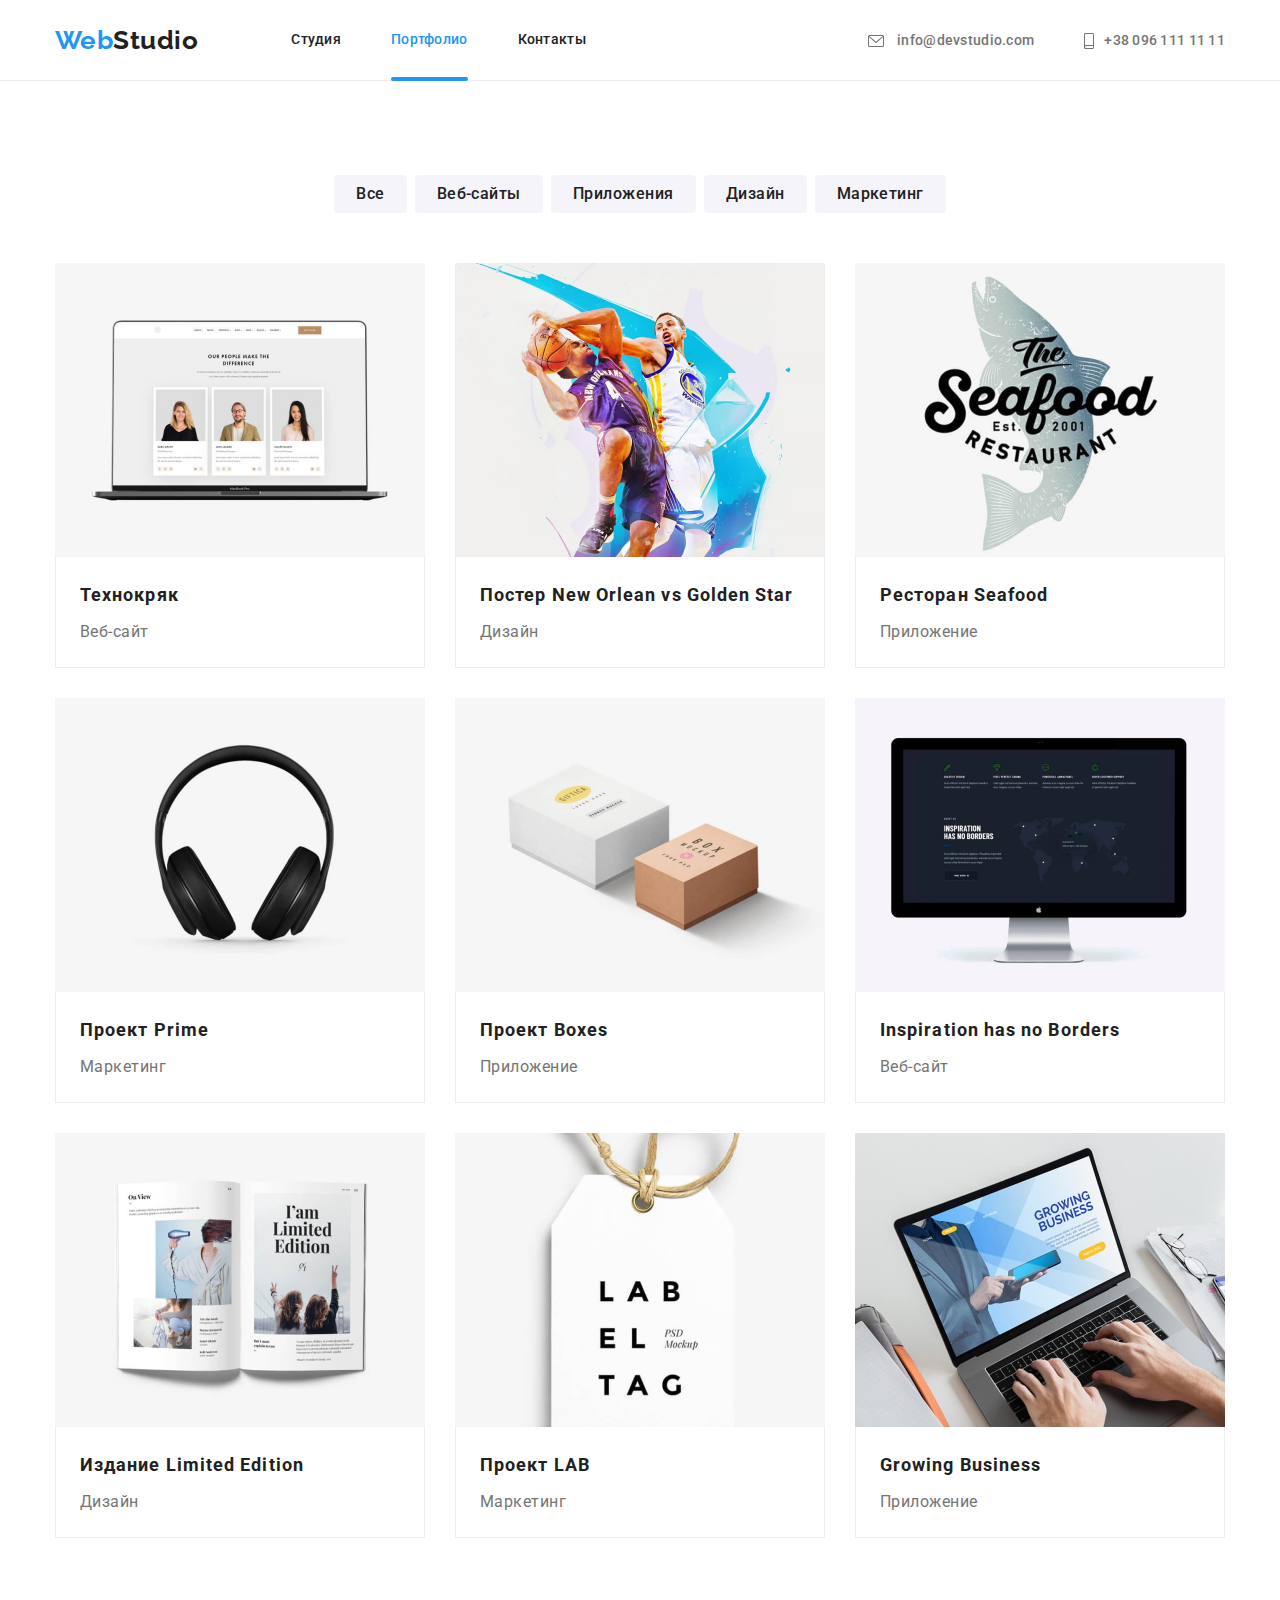
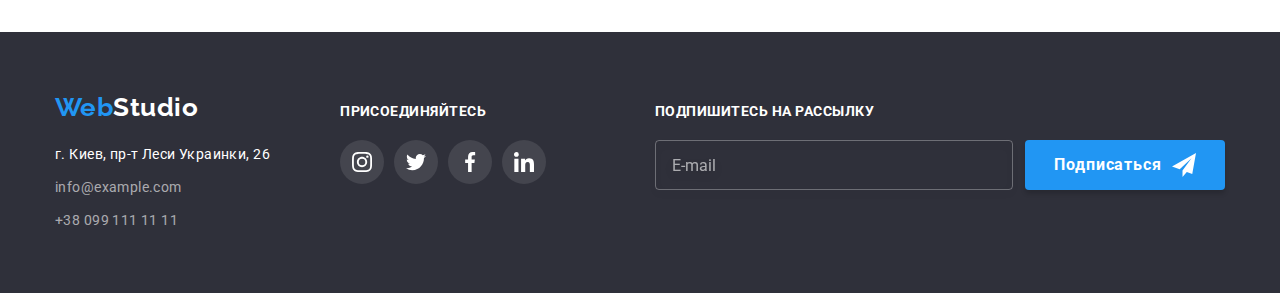
==== portfolio.html @ 6a3b958d "Initial project structure creation" ====
<!DOCTYPE html>
<html lang="ru">
  <head>
    <meta charset="UTF-8" />
    <meta name="description" content="Портфолио вебстудии" />
    <meta http-equiv="X-UA-Compatible" content="IE=edge" />
    <meta name="viewport" content="width=device-width, initial-scale=1.0" />
    <link rel="preconnect" href="https://fonts.googleapis.com" />
    <link rel="preconnect" href="https://fonts.gstatic.com" crossorigin />
    <link
      href="https://fonts.googleapis.com/css2?family=Raleway:wght@700&family=Roboto:wght@400;500;700;900&display=swap"
      rel="stylesheet"
    />
    <link rel="stylesheet" href="./css/main.min.css" />
    <title>Портфолио</title>
  </head>
  <body>
    <header class="header">
      <div class="header__content container">
        <nav class="header__nav">
          <a class="logo header__logo" href="./index.html" title="На главную" lang="en"
            ><span class="logo--accent">Web</span>Studio</a
          >
          <ul class="site-nav">
            <li class="site-nav__item">
              <a class="site-nav__link" href="./index.html">Студия</a>
            </li>
            <li class="site-nav__item">
              <a class="site-nav__link site-nav__link--current" href="./portfolio.html"
                >Портфолио</a
              >
            </li>
            <li class="site-nav__item">
              <a class="site-nav__link" href="#">Контакты</a>
            </li>
          </ul>
        </nav>
        <ul class="contacts">
          <li class="contacts__item">
            <a class="contacts__link" href="mailto:info@devstudio.com">
              <svg class="contacts__icon" width="16" height="12">
                <use href="./images/icons.svg#icon-envelope"></use>
              </svg>
              info@devstudio.com</a
            >
          </li>
          <li class="contacts__item">
            <a class="contacts__link" href="tel:+380961111111">
              <svg class="contacts__icon" width="10" height="16">
                <use href="./images/icons.svg#icon-smartphone"></use></svg
              >+38 096 111 11 11</a
            >
          </li>
        </ul>
      </div>
    </header>

    <main>
      <!-- products section-->

      <section class="section">
        <div class="container">
          <!-- Filter -->

          <ul class="filter">
            <li class="filter__item"><button class="filter__button" type="button">Все</button></li>
            <li class="filter__item">
              <button class="filter__button" type="button">Веб-сайты</button>
            </li>
            <li class="filter__item">
              <button class="filter__button" type="button">Приложения</button>
            </li>
            <li class="filter__item">
              <button class="filter__button" type="button">Дизайн</button>
            </li>
            <li class="filter__item">
              <button class="filter__button" type="button">Маркетинг</button>
            </li>
          </ul>

          <!-- products grid -->

          <ul class="product-set">
            <li class="product-set__item">
              <article class="product">
                <a class="product__link" href="#">
                  <div class="product__overlay-container">
                    <div class="product__overlay">
                      <p class="product__overlay-description">
                        Технокряк это современная площадка распространения коронавируса. Компании
                        используют эту платформу для цифрового шпионажа и атак на защищённые сервера
                        конкурентов.
                      </p>
                    </div>
                    <img
                      src="./images/portfolio_001.jpg"
                      alt="Веб-сайт на экране ноутбука"
                      width="370"
                      height="294"
                    />
                  </div>
                  <div class="product__meta">
                    <h2 class="product__title">Технокряк</h2>
                    <p class="product__description">Веб-сайт</p>
                  </div>
                </a>
              </article>
            </li>
            <li class="product-set__item">
              <article class="product">
                <a class="product__link" href="#">
                  <div class="product__overlay-container">
                    <div class="product__overlay">
                      <p class="product__overlay-description">
                        Технокряк это современная площадка распространения коронавируса. Компании
                        используют эту платформу для цифрового шпионажа и атак на защищённые сервера
                        конкурентов.
                      </p>
                    </div>
                    <img
                      src="./images/portfolio_002.jpg"
                      alt="Постер с двумя баскетболистами и мячом"
                      width="370"
                      height="294"
                    />
                  </div>
                  <div class="product__meta">
                    <h2 class="product__title">Постер New Orlean vs Golden Star</h2>
                    <p class="product__description">Дизайн</p>
                  </div>
                </a>
              </article>
            </li>
            <li class="product-set__item">
              <article class="product">
                <a class="product__link" href="#">
                  <div class="product__overlay-container">
                    <div class="product__overlay">
                      <p class="product__overlay-description">
                        Технокряк это современная площадка распространения коронавируса. Компании
                        используют эту платформу для цифрового шпионажа и атак на защищённые сервера
                        конкурентов.
                      </p>
                    </div>
                    <img
                      src="./images/portfolio_003.jpg"
                      alt="Логотип ресторана на фоне изображения рыбы"
                      width="370"
                      height="294"
                    />
                  </div>
                  <div class="product__meta">
                    <h2 class="product__title">Ресторан Seafood</h2>
                    <p class="product__description">Приложение</p>
                  </div>
                </a>
              </article>
            </li>
            <li class="product-set__item">
              <article class="product">
                <a class="product__link" href="#">
                  <div class="product__overlay-container">
                    <div class="product__overlay">
                      <p class="product__overlay-description">
                        Технокряк это современная площадка распространения коронавируса. Компании
                        используют эту платформу для цифрового шпионажа и атак на защищённые сервера
                        конкурентов.
                      </p>
                    </div>
                    <img
                      src="./images/portfolio_004.jpg"
                      alt="Большие чёрные наушники"
                      width="370"
                      height="294"
                    />
                  </div>
                  <div class="product__meta">
                    <h2 class="product__title">Проект Prime</h2>
                    <p class="product__description">Маркетинг</p>
                  </div>
                </a>
              </article>
            </li>
            <li class="product-set__item">
              <article class="product">
                <a class="product__link" href="#">
                  <div class="product__overlay-container">
                    <div class="product__overlay">
                      <p class="product__overlay-description">
                        Технокряк это современная площадка распространения коронавируса. Компании
                        используют эту платформу для цифрового шпионажа и атак на защищённые сервера
                        конкурентов.
                      </p>
                    </div>
                    <img
                      src="./images/portfolio_005.jpg"
                      alt="Две коробки - белая и коричневая"
                      width="370"
                      height="294"
                    />
                  </div>
                  <div class="product__meta">
                    <h2 class="product__title">Проект Boxes</h2>
                    <p class="product__description">Приложение</p>
                  </div>
                </a>
              </article>
            </li>
            <li class="product-set__item">
              <article class="product">
                <a class="product__link" href="#">
                  <div class="product__overlay-container">
                    <div class="product__overlay">
                      <p class="product__overlay-description">
                        Технокряк это современная площадка распространения коронавируса. Компании
                        используют эту платформу для цифрового шпионажа и атак на защищённые сервера
                        конкурентов.
                      </p>
                    </div>
                    <img
                      src="./images/portfolio_006.jpg"
                      alt="Веб-сайт на экране монитора"
                      width="370"
                      height="294"
                    />
                  </div>
                  <div class="product__meta">
                    <h2 class="product__title">Inspiration has no Borders</h2>
                    <p class="product__description">Веб-сайт</p>
                  </div>
                </a>
              </article>
            </li>
            <li class="product-set__item">
              <article class="product">
                <a class="product__link" href="#">
                  <div class="product__overlay-container">
                    <div class="product__overlay">
                      <p class="product__overlay-description">
                        Технокряк это современная площадка распространения коронавируса. Компании
                        используют эту платформу для цифрового шпионажа и атак на защищённые сервера
                        конкурентов.
                      </p>
                    </div>
                    <img
                      src="./images/portfolio_007.jpg"
                      alt="Раскрытая книга с картинками"
                      width="370"
                      height="294"
                    />
                  </div>
                  <div class="product__meta">
                    <h2 class="product__title">Издание Limited Edition</h2>
                    <p class="product__description">Дизайн</p>
                  </div>
                </a>
              </article>
            </li>
            <li class="product-set__item">
              <article class="product">
                <a class="product__link" href="#">
                  <div class="product__overlay-container">
                    <div class="product__overlay">
                      <p class="product__overlay-description">
                        Технокряк это современная площадка распространения коронавируса. Компании
                        используют эту платформу для цифрового шпионажа и атак на защищённые сервера
                        конкурентов.
                      </p>
                    </div>
                    <img
                      src="./images/portfolio_008.jpg"
                      alt="Картонная бирка"
                      width="370"
                      height="294"
                    />
                  </div>
                  <div class="product__meta">
                    <h2 class="product__title">Проект LAB</h2>
                    <p class="product__description">Маркетинг</p>
                  </div>
                </a>
              </article>
            </li>
            <li class="product-set__item">
              <article class="product">
                <a class="product__link" href="#">
                  <div class="product__overlay-container">
                    <div class="product__overlay">
                      <p class="product__overlay-description">
                        Технокряк это современная площадка распространения коронавируса. Компании
                        используют эту платформу для цифрового шпионажа и атак на защищённые сервера
                        конкурентов.
                      </p>
                    </div>
                    <img
                      src="./images/portfolio_009.jpg"
                      alt="Ноутбук с веб-сайтои на экране"
                      width="370"
                      height="294"
                    />
                  </div>
                  <div class="product__meta">
                    <h2 class="product__title">Growing Business</h2>
                    <p class="product__description">Приложение</p>
                  </div>
                </a>
              </article>
            </li>
          </ul>
        </div>
      </section>
    </main>

    <footer class="footer">
      <div class="footer__content container">
        <div>
          <a class="logo logo--inverse" href="./index.html" title="На главную" lang="en"
            ><span class="logo--accent">Web</span>Studio</a
          >
          <address>
            <ul class="address">
              <li class="address__item">
                <a
                  class="contacts__link contacts__link--semitransparent contacts__link--white"
                  href="#"
                  >г. Киев, пр-т Леси Украинки, 26</a
                >
              </li>
              <li class="address__item">
                <a
                  class="contacts__link contacts__link--semitransparent"
                  href="mailto:info@example.com"
                  >info@example.com</a
                >
              </li>
              <li class="address__item">
                <a class="contacts__link contacts__link--semitransparent" href="tel:+380991111111"
                  >+38 099 111 11 11</a
                >
              </li>
            </ul>
          </address>
        </div>
        <div class="footer__social-container">
          <p class="footer__title">присоединяйтесь</p>
          <ul class="social">
            <li class="social__item">
              <a href="#" class="social__link social__link--white" aria-label="Instagram">
                <svg class="social__icon" width="20" height="20">
                  <use href="./images/icons.svg#icon-instagram"></use>
                </svg>
              </a>
            </li>
            <li class="social__item">
              <a href="#" class="social__link social__link--white" aria-label="Twitter">
                <svg class="social__icon" width="20" height="20">
                  <use href="./images/icons.svg#icon-twitter"></use>
                </svg>
              </a>
            </li>
            <li class="social__item">
              <a href="#" class="social__link social__link--white" aria-label="Facebook">
                <svg class="social__icon" width="20" height="20">
                  <use href="./images/icons.svg#icon-facebook"></use>
                </svg>
              </a>
            </li>
            <li class="social__item">
              <a href="#" class="social__link social__link--white" aria-label="LinkedIn">
                <svg class="social__icon" width="20" height="20">
                  <use href="./images/icons.svg#icon-linkedin"></use>
                </svg>
              </a>
            </li>
          </ul>
        </div>
        <div class="footer__subscription-container">
          <p class="footer__title">Подпишитесь на рассылку</p>
          <form class="form-subscription" name="form-email-input">
            <label for="subscription-email"></label>
            <input
              class="form-subscription__input"
              name="email-subscription-input"
              type="email"
              placeholder="E-mail"
              id="subscription-email"
              autocomplete="email"
            />
            <button class="button" type="submit">
              Подписаться<span class="button__icon button__icon--append">
                <svg width="24" height="24">
                  <use href="./images/icons.svg#icon-send"></use>
                </svg>
              </span>
            </button>
          </form>
        </div>
      </div>
    </footer>
  </body>
</html>
---- css/main.min.css ----
/*! modern-normalize v1.1.0 | MIT License | https://github.com/sindresorhus/modern-normalize */*,::after,::before{-webkit-box-sizing:border-box;box-sizing:border-box}html{-moz-tab-size:4;-o-tab-size:4;tab-size:4}html{line-height:1.15;-webkit-text-size-adjust:100%}body{margin:0}body{font-family:system-ui, -apple-system, 'Segoe UI', Roboto, Helvetica, Arial, sans-serif, 'Apple Color Emoji', 'Segoe UI Emoji'}hr{height:0;color:inherit}abbr[title]{-webkit-text-decoration:underline dotted;text-decoration:underline dotted}b,strong{font-weight:bolder}code,kbd,pre,samp{font-family:ui-monospace, SFMono-Regular, Consolas, 'Liberation Mono', Menlo, monospace;font-size:1em}small{font-size:80%}sub,sup{font-size:75%;line-height:0;position:relative;vertical-align:baseline}sub{bottom:-0.25em}sup{top:-0.5em}table{text-indent:0;border-color:inherit}button,input,optgroup,select,textarea{font-family:inherit;font-size:100%;line-height:1.15;margin:0}button,select{text-transform:none}[type='button'],[type='reset'],[type='submit'],button{-webkit-appearance:button}::-moz-focus-inner{border-style:none;padding:0}:-moz-focusring{outline:1px dotted ButtonText}:-moz-ui-invalid{box-shadow:none}legend{padding:0}progress{vertical-align:baseline}::-webkit-inner-spin-button,::-webkit-outer-spin-button{height:auto}[type='search']{-webkit-appearance:textfield;outline-offset:-2px}::-webkit-search-decoration{-webkit-appearance:none}::-webkit-file-upload-button{-webkit-appearance:button;font:inherit}summary{display:list-item}h1,h2,h3,h4,h5,h6,p{margin:0}ul{padding:0;margin:0;list-style:none}img{display:block;max-width:100%;height:auto}body{background-color:#fff;color:#757575;font-family:"Roboto",sans-serif;letter-spacing:0.03em}.container{width:1200px;margin-top:0;margin-bottom:0;margin-left:auto;margin-right:auto;padding-top:0;padding-bottom:0;padding-left:15px;padding-right:15px}.section{padding-top:94px;padding-bottom:94px}.section--no-padding-top{padding-top:0}.section--team{background-color:#f5f4fa}.section__title{margin-bottom:50px;color:#212121;font-weight:700;font-size:36px;line-height:1.17;text-align:center}.button{display:-webkit-box;display:-ms-flexbox;display:flex;-webkit-box-pack:center;-ms-flex-pack:center;justify-content:center;-webkit-box-align:center;-ms-flex-align:center;align-items:center;min-width:200px;min-height:50px;margin-top:0;margin-left:auto;margin-right:auto;margin-bottom:0;padding-top:10px;padding-bottom:10px;padding-left:10px;padding-right:10px;color:#fff;font-family:"Roboto",sans-serif;font-weight:700;font-size:16px;line-height:1.87;letter-spacing:0.06em;text-align:center;cursor:pointer;background-color:#2196f3;border:1px transparent;border-radius:4px;-webkit-box-shadow:0px 4px 4px rgba(0,0,0,0.15);box-shadow:0px 4px 4px rgba(0,0,0,0.15)}.button:hover,.button:focus{background:#188ce8;-webkit-box-shadow:0px 4px 4px rgba(0,0,0,0.25);box-shadow:0px 4px 4px rgba(0,0,0,0.25);outline:none}.button__icon{display:-webkit-inline-box;display:-ms-inline-flexbox;display:inline-flex;width:24px;height:24px}.button__icon--append{margin-left:10px}.header{border-bottom:1px solid #ececec}.header__content{display:-webkit-box;display:-ms-flexbox;display:flex;-webkit-box-align:center;-ms-flex-align:center;align-items:center}.header__nav{display:-webkit-box;display:-ms-flexbox;display:flex;-webkit-box-align:center;-ms-flex-align:center;align-items:center}.logo{display:-webkit-inline-box;display:-ms-inline-flexbox;display:inline-flex;margin-top:0;margin-bottom:0;margin-left:0;margin-right:93px;color:#212121;font-family:"Raleway",sans-serif;font-weight:700;font-size:26px;line-height:1.19;text-decoration:none}.logo:focus{outline:#2196f3 solid 1px}.logo--inverse{margin-bottom:20px;margin-right:0;color:#fff}.logo--accent{color:#2196f3}.site-nav{display:-webkit-box;display:-ms-flexbox;display:flex}.site-nav__item:not(:last-child){margin-right:50px}.site-nav__link{position:relative;display:block;padding-top:32px;padding-bottom:32px;color:#212121;font-weight:500;font-size:14px;line-height:1.14;letter-spacing:0.02em;text-decoration:none;-webkit-transition-property:color;transition-property:color;-webkit-transition-duration:250ms;transition-duration:250ms;-webkit-transition-timing-function:cubic-bezier(0.4, 0, 0.2, 1);transition-timing-function:cubic-bezier(0.4, 0, 0.2, 1)}.site-nav__link:hover,.site-nav__link:focus,.site-nav__link--current{color:#2196f3;outline:none}.site-nav__link--current:focus{outline:#2196f3 solid 1px}.site-nav__link--current::after{position:absolute;bottom:-1px;left:0;content:'';width:100%;height:4px;background-color:#2196f3;border-radius:2px}.contacts{display:-webkit-box;display:-ms-flexbox;display:flex;-webkit-box-align:center;-ms-flex-align:center;align-items:center;margin-left:auto}.contacts__item:not(:last-child){margin-right:50px}.contacts__link{margin-top:0;margin-bottom:0;color:#757575;font-weight:500;font-size:14px;line-height:1.14;letter-spacing:0.02em;text-decoration:none;-webkit-transition-property:color;transition-property:color;-webkit-transition-duration:250ms;transition-duration:250ms;-webkit-transition-timing-function:cubic-bezier(0.4, 0, 0.2, 1);transition-timing-function:cubic-bezier(0.4, 0, 0.2, 1)}.contacts__link--semitransparent{color:rgba(255,255,255,0.6);font-weight:normal;line-height:1.71;letter-spacing:0.03em}.contacts__link--white{color:#fff}.contacts__link:hover,.contacts__link:focus{color:#2196f3;outline:none}.contacts__icon{display:inline-block;margin-right:10px;vertical-align:middle;fill:currentColor}.hero{padding-top:200px;padding-bottom:200px;height:600px;max-width:1600px;margin-left:auto;margin-right:auto;text-align:center;background-color:#c4c4c4;background-image:-webkit-gradient(linear, left top, right top, from(rgba(47,48,58,0.4)), to(rgba(47,48,58,0.4))),url("../images/hero-background.jpg");background-image:linear-gradient(to right, rgba(47,48,58,0.4), rgba(47,48,58,0.4)),url("../images/hero-background.jpg");background-position:center;background-size:cover;background-repeat:no-repeat}.hero__title{margin-bottom:30px;color:#fff;font-weight:900;font-size:44px;line-height:1.36;text-align:center;letter-spacing:0.06em;text-transform:uppercase}.modal-backdrop{position:fixed;top:0;left:0;width:100vw;height:100vh;background-color:rgba(0,0,0,0.2);visibility:visible;opacity:1;-webkit-transition-property:opacity, visibility;transition-property:opacity, visibility;-webkit-transition-duration:250ms;transition-duration:250ms;-webkit-transition-timing-function:cubic-bezier(0.4, 0, 0.2, 1);transition-timing-function:cubic-bezier(0.4, 0, 0.2, 1)}.modal-backdrop.is-hidden{visibility:hidden;pointer-events:none;opacity:0}.modal-container{position:absolute;top:50%;left:50%;display:block;width:528px;height:581px;padding:40px;background-color:#fff;-webkit-transform:translate(-50%, -50%) scale(1);transform:translate(-50%, -50%) scale(1);-webkit-transition-property:-webkit-transform;transition-property:-webkit-transform;transition-property:transform;transition-property:transform, -webkit-transform;-webkit-transition-duration:250ms;transition-duration:250ms;-webkit-transition-timing-function:cubic-bezier(0.4, 0, 0.2, 1);transition-timing-function:cubic-bezier(0.4, 0, 0.2, 1)}.modal-backdrop.is-hidden>.modal-container{-webkit-transform:translate(-50%, -50%) scale(0);transform:translate(-50%, -50%) scale(0)}.modal-container__button{position:absolute;top:8px;right:8px;display:-webkit-box;display:-ms-flexbox;display:flex;-webkit-box-pack:center;-ms-flex-pack:center;justify-content:center;-webkit-box-align:center;-ms-flex-align:center;align-items:center;width:30px;height:30px;padding:0;color:#000;background-color:inherit;border:1px solid rgba(0,0,0,0.1);border-radius:50%}.modal-container__button:focus{outline:none}.modal-container__icon{position:absolute;fill:currentColor;-webkit-transition-property:color, -webkit-transform;transition-property:color, -webkit-transform;transition-property:color, transform;transition-property:color, transform, -webkit-transform;-webkit-transition-duration:250ms;transition-duration:250ms;-webkit-transition-timing-function:cubic-bezier(0.4, 0, 0.2, 1);transition-timing-function:cubic-bezier(0.4, 0, 0.2, 1)}.modal-container__button:hover .modal-container__icon,.modal-container__button:focus .modal-container__icon{color:#2196f3;-webkit-transform:rotateZ(360deg);transform:rotateZ(360deg)}.modal-container__title{margin-bottom:12px;font-weight:700;font-size:20px;line-height:1.15;text-align:center;color:#212121}.form{display:block}.form__field{position:relative;display:block;margin-top:0;margin-left:0;margin-right:0;margin-bottom:10px}.form__field--textarea{margin-bottom:20px}.form__field--checkbox{margin-bottom:30px;padding-left:12px}.form__field:focus-within>.form__input,.form__field:focus-within>.form__icon{fill:#2196f3;border-color:#2196f3;outline:none}.form__label{display:block;margin-bottom:4px;font-size:12px;line-height:1.16;letter-spacing:0.01em}.form__input{width:100%;height:40px;padding-left:42px;padding-right:12px;color:inherit;background-color:inherit;border:1px solid rgba(33,33,33,0.2);border-radius:4px;-webkit-transition-property:border-color;transition-property:border-color;-webkit-transition-duration:250ms;transition-duration:250ms;-webkit-transition-timing-function:cubic-bezier(0.4, 0, 0.2, 1);transition-timing-function:cubic-bezier(0.4, 0, 0.2, 1)}.form__input--textarea{height:120px;padding-top:12px;padding-bottom:12px;padding-left:16px;padding-right:16px;resize:none}.form__input--textarea::-webkit-input-placeholder{color:rgba(117,117,117,0.5);font-size:14px;line-height:1.14;letter-spacing:0.01em}.form__input--textarea:-ms-input-placeholder{color:rgba(117,117,117,0.5);font-size:14px;line-height:1.14;letter-spacing:0.01em}.form__input--textarea::-ms-input-placeholder{color:rgba(117,117,117,0.5);font-size:14px;line-height:1.14;letter-spacing:0.01em}.form__input--textarea::placeholder{color:rgba(117,117,117,0.5);font-size:14px;line-height:1.14;letter-spacing:0.01em}.form__icon{position:absolute;bottom:21px;left:12px;fill:#212121;-webkit-transform:translateY(50%);transform:translateY(50%);-webkit-transition-property:fill;transition-property:fill;-webkit-transition-duration:250ms;transition-duration:250ms;-webkit-transition-timing-function:cubic-bezier(0.4, 0, 0.2, 1);transition-timing-function:cubic-bezier(0.4, 0, 0.2, 1)}.form__input-checkbox--hidden{position:absolute;width:1px;height:1px;overflow:hidden;clip:rect(0 0 0 0)}.form__label-checkbox{display:inline-block;font-size:14px;line-height:1.71}.form__icon-checkbox{display:-webkit-inline-box;display:-ms-inline-flexbox;display:inline-flex;-webkit-box-pack:center;-ms-flex-pack:center;justify-content:center;-webkit-box-align:center;-ms-flex-align:center;align-items:center;width:16px;height:15px;margin-right:7px;color:transparent;border:2px solid #212121;border-radius:2px;-webkit-box-shadow:none;box-shadow:none;fill:currentColor;stroke:currentColor;-webkit-transition-property:color border-color background-color box-shadow;transition-property:color border-color background-color box-shadow;-webkit-transition-duration:250ms;transition-duration:250ms;-webkit-transition-timing-function:cubic-bezier(0.4, 0, 0.2, 1);transition-timing-function:cubic-bezier(0.4, 0, 0.2, 1)}.form__input-checkbox:checked+.form__icon-checkbox{color:#fff;border-color:transparent;background-color:#2196f3}.agreement-link{color:#2196f3;text-decoration:underline}.features{display:-webkit-box;display:-ms-flexbox;display:flex;-webkit-box-align:start;-ms-flex-align:start;align-items:flex-start}.features__item{-ms-flex-preferred-size:calc((100% - 90px) / 4);flex-basis:calc((100% - 90px) / 4)}.features__item:not(:last-child){margin-right:30px}.features__icon{display:-webkit-box;display:-ms-flexbox;display:flex;-webkit-box-pack:center;-ms-flex-pack:center;justify-content:center;-webkit-box-align:center;-ms-flex-align:center;align-items:center;height:120px;margin-bottom:30px;background-color:#f5f4fa;border-radius:4px}.features__title{margin-bottom:10px;color:#212121;font-weight:700;font-size:14px;line-height:1.14;text-transform:uppercase}.features__text{font-size:14px;line-height:1.71}.specialisation{display:-webkit-box;display:-ms-flexbox;display:flex}.specialisation__item{-ms-flex-preferred-size:calc((100% - 60px) / 3);flex-basis:calc((100% - 60px) / 3);position:relative}.specialisation__item:not(:last-child){margin-right:30px}.specialisation__text-container{position:absolute;bottom:0;left:0;display:-webkit-box;display:-ms-flexbox;display:flex;-webkit-box-pack:center;-ms-flex-pack:center;justify-content:center;-webkit-box-align:center;-ms-flex-align:center;align-items:center;width:100%;height:70px;background:rgba(47,48,58,0.8)}.specialisation__text{color:#fff;font-weight:700;font-size:14px;line-height:1.14;text-align:center;text-transform:uppercase}.team{display:-webkit-box;display:-ms-flexbox;display:flex}.team__item{-ms-flex-preferred-size:calc((100% - 90px) / 4);flex-basis:calc((100% - 90px) / 4);background-color:#fff;border-bottom-left-radius:4px;border-bottom-right-radius:4px;-webkit-box-shadow:0px 1px 3px rgba(0,0,0,0.12),0px 1px 1px rgba(0,0,0,0.14),0px 2px 1px rgba(0,0,0,0.2);box-shadow:0px 1px 3px rgba(0,0,0,0.12),0px 1px 1px rgba(0,0,0,0.14),0px 2px 1px rgba(0,0,0,0.2)}.team__item:not(:last-child){margin-right:30px}.team__meta{padding-top:30px;padding-bottom:30px;padding-left:32px;padding-right:32px;text-align:center}.team__title{margin-bottom:10px;color:#212121;font-weight:500;font-size:16px;line-height:1.19}.team__description{margin-bottom:16px;font-size:16px;line-height:1.19}.social{display:-webkit-box;display:-ms-flexbox;display:flex;-webkit-box-align:center;-ms-flex-align:center;align-items:center}.social__item:not(:last-child){margin-right:10px}.social__link{display:-webkit-box;display:-ms-flexbox;display:flex;-webkit-box-pack:center;-ms-flex-pack:center;justify-content:center;-webkit-box-align:center;-ms-flex-align:center;align-items:center;height:44px;width:44px;color:#afb1b8;border-radius:50%;-webkit-transition-property:color, background-color;transition-property:color, background-color;-webkit-transition-duration:250ms;transition-duration:250ms;-webkit-transition-timing-function:cubic-bezier(0.4, 0, 0.2, 1);transition-timing-function:cubic-bezier(0.4, 0, 0.2, 1)}.social__link--white{color:#fff;background-color:rgba(255,255,255,0.1)}.social__link:hover,.social__link:focus{background-color:#2196f3;color:#fff;outline:none}.social__icon{display:block;fill:currentColor}.clients{display:-webkit-box;display:-ms-flexbox;display:flex;-webkit-box-align:center;-ms-flex-align:center;align-items:center}.clients__item{-ms-flex-preferred-size:calc((100% - 150px) / 6);flex-basis:calc((100% - 150px) / 6)}.clients__item:not(:last-child){margin-right:30px}.clients__link{display:-webkit-box;display:-ms-flexbox;display:flex;-webkit-box-pack:center;-ms-flex-pack:center;justify-content:center;-webkit-box-align:center;-ms-flex-align:center;align-items:center;width:100%;height:92px;color:#afb1b8;border:1px solid #afb1b8;border-radius:4px;text-decoration:none;-webkit-transition-property:color, border-color;transition-property:color, border-color;-webkit-transition-duration:250ms;transition-duration:250ms;-webkit-transition-timing-function:cubic-bezier(0.4, 0, 0.2, 1);transition-timing-function:cubic-bezier(0.4, 0, 0.2, 1)}.clients__link:hover,.clients__link:focus{border-color:#2196f3;color:#2196f3;outline:none}.clients__icon{display:block;fill:currentColor}.filter{display:-webkit-box;display:-ms-flexbox;display:flex;-webkit-box-pack:center;-ms-flex-pack:center;justify-content:center;margin-bottom:50px}.filter__item:not(:last-child){padding-right:8px}.filter__button{min-height:38px;padding-top:6px;padding-bottom:6px;padding-left:22px;padding-right:22px;font-family:"Roboto",sans-serif;font-weight:500;font-size:16px;line-height:1.63;text-align:center;letter-spacing:0.03em;color:#212121;background-color:#f5f4fa;cursor:pointer;border:1px transparent;border-radius:4px;-webkit-transition-property:color, background-color, -webkit-box-shadow;transition-property:color, background-color, -webkit-box-shadow;transition-property:color, background-color, box-shadow;transition-property:color, background-color, box-shadow, -webkit-box-shadow;-webkit-transition-duration:250ms;transition-duration:250ms;-webkit-transition-timing-function:cubic-bezier(0.4, 0, 0.2, 1);transition-timing-function:cubic-bezier(0.4, 0, 0.2, 1)}.filter__button:hover,.filter__button:focus{color:#fff;background-color:#2196f3;-webkit-box-shadow:0px 3px 1px rgba(0,0,0,0.1),0px 1px 2px rgba(0,0,0,0.08),0px 2px 2px rgba(0,0,0,0.12);box-shadow:0px 3px 1px rgba(0,0,0,0.1),0px 1px 2px rgba(0,0,0,0.08),0px 2px 2px rgba(0,0,0,0.12);outline:none}.product-set{display:-webkit-box;display:-ms-flexbox;display:flex;-ms-flex-wrap:wrap;flex-wrap:wrap;margin-top:calc(-1 * 30px);margin-left:calc(-1 * 30px)}.product-set__item{-ms-flex-preferred-size:calc(100% / 3 - 30px);flex-basis:calc(100% / 3 - 30px);margin-left:30px;margin-top:30px;background-color:#fff}.product{width:100%;height:100%}.product__link{display:block;width:100%;height:100%;color:#757575;text-decoration:none;-webkit-transition-property:-webkit-box-shadow;transition-property:-webkit-box-shadow;transition-property:box-shadow;transition-property:box-shadow, -webkit-box-shadow;-webkit-transition-duration:250ms;transition-duration:250ms;-webkit-transition-timing-function:cubic-bezier(0.4, 0, 0.2, 1);transition-timing-function:cubic-bezier(0.4, 0, 0.2, 1)}.product__link:hover,.product__link:focus{-webkit-box-shadow:0px 1px 1px rgba(0,0,0,0.12),0px 4px 4px rgba(0,0,0,0.06),1px 4px 6px rgba(0,0,0,0.16);box-shadow:0px 1px 1px rgba(0,0,0,0.12),0px 4px 4px rgba(0,0,0,0.06),1px 4px 6px rgba(0,0,0,0.16);outline:none}.product__overlay-container{position:relative;overflow:hidden}.product__overlay{position:absolute;top:0;left:0;width:100%;height:100%;padding-top:63px;padding-bottom:63px;padding-left:24px;padding-right:24px;background-color:#2196f3;-webkit-transform:translateY(100%);transform:translateY(100%);-webkit-transition-duration:250ms;transition-duration:250ms;-webkit-transition-timing-function:cubic-bezier(0.4, 0, 0.2, 1);transition-timing-function:cubic-bezier(0.4, 0, 0.2, 1)}.product__link:hover .product__overlay,.product__link:focus .product__overlay{-webkit-transform:translateY(0);transform:translateY(0);-webkit-transition-duration:250ms;transition-duration:250ms;-webkit-transition-timing-function:cubic-bezier(0.4, 0, 0.2, 1);transition-timing-function:cubic-bezier(0.4, 0, 0.2, 1)}.product__overlay-description{color:#fff;font-size:18px;line-height:1.56}.product__meta{padding-top:20px;padding-bottom:20px;padding-left:24px;padding-right:24px;border-bottom:1px solid #eee;border-left:1px solid #eee;border-right:1px solid #eee}.product__title{color:#212121;margin-bottom:4px;font-weight:700;font-size:18px;line-height:2;letter-spacing:0.06em}.product__description{font-size:16px;line-height:1.88}.footer{padding-top:60px;padding-bottom:60px;background-color:#2f303a}.footer__content{display:-webkit-box;display:-ms-flexbox;display:flex;-webkit-box-align:start;-ms-flex-align:start;align-items:flex-start}.footer__social-container{padding-top:12px;color:#fff}.footer__title{margin-bottom:20px;color:#fff;font-weight:700;font-size:14px;line-height:1.14;text-transform:uppercase}.footer__subscription-container{padding-top:12px;margin-left:auto}.address{font-style:normal}.address__item:not(:last-child){margin-bottom:9px;margin-right:70px}.form-subscription{display:-webkit-box;display:-ms-flexbox;display:flex;-webkit-box-align:center;-ms-flex-align:center;align-items:center}.form-subscription__input{display:-webkit-box;display:-ms-flexbox;display:flex;-webkit-box-align:center;-ms-flex-align:center;align-items:center;width:358px;height:50px;margin-top:0;margin-bottom:0;margin-left:0;margin-right:12px;padding-left:16px;padding-right:16px;color:#fff;background-color:inherit;border:1px solid rgba(255,255,255,0.3);-webkit-filter:drop-shadow(0px 4px 4px rgba(0,0,0,0.15));filter:drop-shadow(0px 4px 4px rgba(0,0,0,0.15));border-radius:4px;-webkit-transition-property:border-color;transition-property:border-color;-webkit-transition-duration:250ms;transition-duration:250ms;-webkit-transition-timing-function:cubic-bezier(0.4, 0, 0.2, 1);transition-timing-function:cubic-bezier(0.4, 0, 0.2, 1)}.form-subscription__input::-webkit-input-placeholder{font-size:16px;line-height:1.25;color:rgba(255,255,255,0.6)}.form-subscription__input:-ms-input-placeholder{font-size:16px;line-height:1.25;color:rgba(255,255,255,0.6)}.form-subscription__input::-ms-input-placeholder{font-size:16px;line-height:1.25;color:rgba(255,255,255,0.6)}.form-subscription__input::placeholder{font-size:16px;line-height:1.25;color:rgba(255,255,255,0.6)}.form-subscription__input:focus-within{border-color:#2196f3;outline:none}
/*# sourceMappingURL=main.min.css.map */
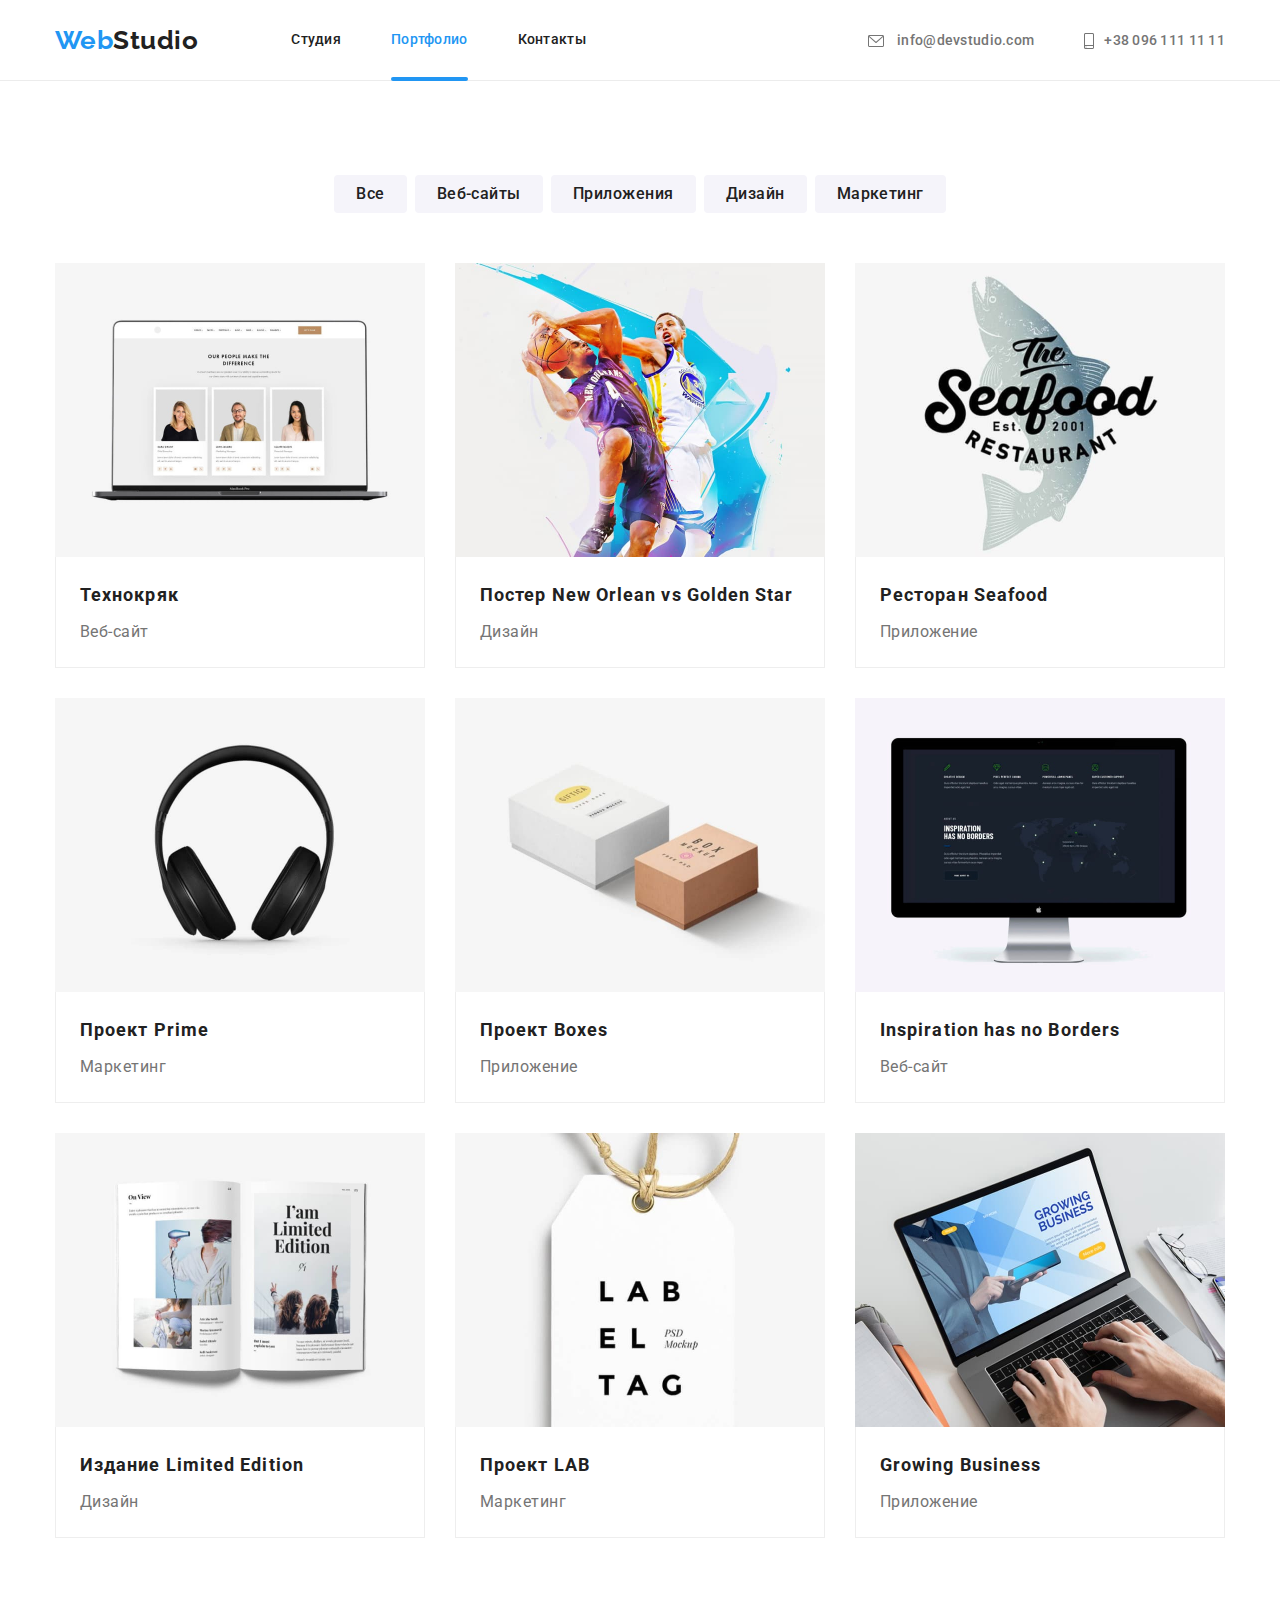
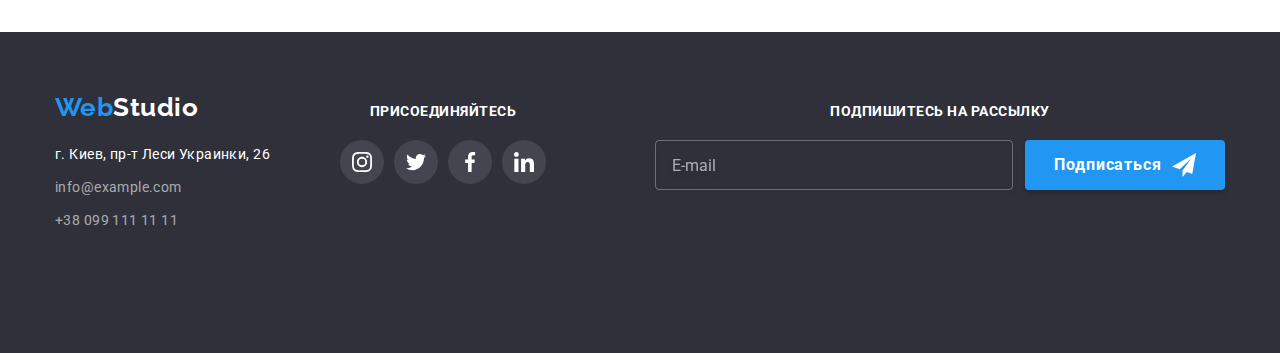
==== commit d11760f3: "adaptive markup refactoring" ====
--- a/portfolio.html
+++ b/portfolio.html
@@ -1,6 +1,7 @@
 <!DOCTYPE html>
 <html lang="ru">
   <head>
+    <meta name="viewport" content="width=fevice-width, initial-scale=1.0" />
     <meta charset="UTF-8" />
     <meta name="description" content="Портфолио вебстудии" />
     <meta http-equiv="X-UA-Compatible" content="IE=edge" />
@@ -92,12 +93,13 @@
                         конкурентов.
                       </p>
                     </div>
-                    <img
-                      src="./images/portfolio_001.jpg"
-                      alt="Веб-сайт на экране ноутбука"
-                      width="370"
-                      height="294"
-                    />
+                    <div class="product__image-thumb">
+                      <img
+                        class="product__image"
+                        src="./images/portfolio_001.jpg"
+                        alt="Веб-сайт на экране ноутбука"
+                      />
+                    </div>
                   </div>
                   <div class="product__meta">
                     <h2 class="product__title">Технокряк</h2>
@@ -117,12 +119,13 @@
                         конкурентов.
                       </p>
                     </div>
-                    <img
-                      src="./images/portfolio_002.jpg"
-                      alt="Постер с двумя баскетболистами и мячом"
-                      width="370"
-                      height="294"
-                    />
+                    <div class="product__image-thumb">
+                      <img
+                        class="product__image"
+                        src="./images/portfolio_002.jpg"
+                        alt="Постер с двумя баскетболистами и мячом"
+                      />
+                    </div>
                   </div>
                   <div class="product__meta">
                     <h2 class="product__title">Постер New Orlean vs Golden Star</h2>
@@ -142,12 +145,13 @@
                         конкурентов.
                       </p>
                     </div>
-                    <img
-                      src="./images/portfolio_003.jpg"
-                      alt="Логотип ресторана на фоне изображения рыбы"
-                      width="370"
-                      height="294"
-                    />
+                    <div class="product__image-thumb">
+                      <img
+                        class="product__image"
+                        src="./images/portfolio_003.jpg"
+                        alt="Логотип ресторана на фоне изображения рыбы"
+                      />
+                    </div>
                   </div>
                   <div class="product__meta">
                     <h2 class="product__title">Ресторан Seafood</h2>
@@ -167,12 +171,13 @@
                         конкурентов.
                       </p>
                     </div>
-                    <img
-                      src="./images/portfolio_004.jpg"
-                      alt="Большие чёрные наушники"
-                      width="370"
-                      height="294"
-                    />
+                    <div class="product__image-thumb">
+                      <img
+                        class="product__image"
+                        src="./images/portfolio_004.jpg"
+                        alt="Большие чёрные наушники"
+                      />
+                    </div>
                   </div>
                   <div class="product__meta">
                     <h2 class="product__title">Проект Prime</h2>
@@ -192,12 +197,13 @@
                         конкурентов.
                       </p>
                     </div>
-                    <img
-                      src="./images/portfolio_005.jpg"
-                      alt="Две коробки - белая и коричневая"
-                      width="370"
-                      height="294"
-                    />
+                    <div class="product__image-thumb">
+                      <img
+                        class="product__image"
+                        src="./images/portfolio_005.jpg"
+                        alt="Две коробки - белая и коричневая"
+                      />
+                    </div>
                   </div>
                   <div class="product__meta">
                     <h2 class="product__title">Проект Boxes</h2>
@@ -217,12 +223,13 @@
                         конкурентов.
                       </p>
                     </div>
-                    <img
-                      src="./images/portfolio_006.jpg"
-                      alt="Веб-сайт на экране монитора"
-                      width="370"
-                      height="294"
-                    />
+                    <div class="product__image-thumb">
+                      <img
+                        class="product__image"
+                        src="./images/portfolio_006.jpg"
+                        alt="Веб-сайт на экране монитора"
+                      />
+                    </div>
                   </div>
                   <div class="product__meta">
                     <h2 class="product__title">Inspiration has no Borders</h2>
@@ -242,12 +249,14 @@
                         конкурентов.
                       </p>
                     </div>
-                    <img
-                      src="./images/portfolio_007.jpg"
-                      alt="Раскрытая книга с картинками"
-                      width="370"
-                      height="294"
-                    />
+                    <div class="product__image-thumb">
+                      <img
+                        class="product__image"
+                        src="./images/portfolio_007.jpg"
+                        alt="Раскрытая
+                      книга с картинками"
+                      />
+                    </div>
                   </div>
                   <div class="product__meta">
                     <h2 class="product__title">Издание Limited Edition</h2>
@@ -267,12 +276,13 @@
                         конкурентов.
                       </p>
                     </div>
-                    <img
-                      src="./images/portfolio_008.jpg"
-                      alt="Картонная бирка"
-                      width="370"
-                      height="294"
-                    />
+                    <div class="product__image-thumb">
+                      <img
+                        class="product__image"
+                        src="./images/portfolio_008.jpg"
+                        alt="Картонная бирка"
+                      />
+                    </div>
                   </div>
                   <div class="product__meta">
                     <h2 class="product__title">Проект LAB</h2>
@@ -292,12 +302,13 @@
                         конкурентов.
                       </p>
                     </div>
-                    <img
-                      src="./images/portfolio_009.jpg"
-                      alt="Ноутбук с веб-сайтои на экране"
-                      width="370"
-                      height="294"
-                    />
+                    <div class="product__image-thumb">
+                      <img
+                        class="product__image"
+                        src="./images/portfolio_009.jpg"
+                        alt="Ноутбук с веб-сайтои на экране"
+                      />
+                    </div>
                   </div>
                   <div class="product__meta">
                     <h2 class="product__title">Growing Business</h2>
--- a/css/main.min.css
+++ b/css/main.min.css
@@ -1,3 +1,3 @@
 /*! modern-normalize v1.1.0 | MIT License | https://github.com/sindresorhus/modern-normalize */*,::after,::before{-webkit-box-sizing:border-box;box-sizing:border-box}html{-moz-tab-size:4;-o-tab-size:4;tab-size:4}html{line-height:1.15;-webkit-text-size-adjust:100%}body{margin:0}body{font-family:system-ui, -apple-system, 'Segoe UI', Roboto, Helvetica, Arial, sans-serif,- 'Apple Color Emoji', 'Segoe UI Emoji'}hr{height:0;color:inherit}abbr[title]{-webkit-text-decoration:underline dotted;text-decoration:underline dotted}b,strong{font-weight:bolder}code,kbd,pre,samp{font-family:ui-monospace, SFMono-Regular, Consolas, 'Liberation Mono', Menlo, monospace;font-size:1em}small{font-size:80%}sub,sup{font-size:75%;line-height:0;position:relative;vertical-align:baseline}sub{bottom:-0.25em}sup{top:-0.5em}table{text-indent:0;border-color:inherit}button,input,optgroup,select,textarea{font-family:inherit;font-size:100%;line-height:1.15;margin:0}button,select{text-transform:none}[type='button'],[type='reset'],[type='submit'],button{-webkit-appearance:button}::-moz-focus-inner{border-style:none;padding:0}:-moz-focusring{outline:1px dotted ButtonText}:-moz-ui-invalid{box-shadow:none}legend{padding:0}progress{vertical-align:baseline}::-webkit-inner-spin-button,::-webkit-outer-spin-button{height:auto}[type='search']{-webkit-appearance:textfield;outline-offset:-2px}::-webkit-search-decoration{-webkit-appearance:none}::-webkit-file-upload-button{-webkit-appearance:button;font:inherit}summary{display:list-item}h1,h2,h3,h4,h5,h6,p{margin:0}ul{padding:0;margin:0;list-style:none}img{display:block;max-width:100%;height:auto}body{background-color:#fff;color:#757575;font-family:"Roboto",sans-serif;letter-spacing:0.03em}.container{width:1200px;margin-top:0;margin-bottom:0;margin-left:auto;margin-right:auto;padding-top:0;padding-bottom:0;padding-left:15px;padding-right:15px}.section{padding-top:94px;padding-bottom:94px}.section--no-padding-top{padding-top:0}.section--team{background-color:#f5f4fa}.section__title{margin-bottom:50px;color:#212121;font-weight:700;font-size:36px;line-height:1.17;text-align:center}.button{display:-webkit-box;display:-ms-flexbox;display:flex;-webkit-box-pack:center;-ms-flex-pack:center;justify-content:center;-webkit-box-align:center;-ms-flex-align:center;align-items:center;min-width:200px;min-height:50px;margin-top:0;margin-left:auto;margin-right:auto;margin-bottom:0;padding-top:10px;padding-bottom:10px;padding-left:10px;padding-right:10px;color:#fff;font-family:"Roboto",sans-serif;font-weight:700;font-size:16px;line-height:1.87;letter-spacing:0.06em;text-align:center;cursor:pointer;background-color:#2196f3;border:1px transparent;border-radius:4px;-webkit-box-shadow:0px 4px 4px rgba(0,0,0,0.15);box-shadow:0px 4px 4px rgba(0,0,0,0.15)}.button:hover,.button:focus{background:#188ce8;-webkit-box-shadow:0px 4px 4px rgba(0,0,0,0.25);box-shadow:0px 4px 4px rgba(0,0,0,0.25);outline:none}.button__icon{display:-webkit-inline-box;display:-ms-inline-flexbox;display:inline-flex;width:24px;height:24px}.button__icon--append{margin-left:10px}.header{border-bottom:1px solid #ececec}.header__content{display:-webkit-box;display:-ms-flexbox;display:flex;-webkit-box-align:center;-ms-flex-align:center;align-items:center}.header__nav{display:-webkit-box;display:-ms-flexbox;display:flex;-webkit-box-align:center;-ms-flex-align:center;align-items:center}.logo{display:-webkit-inline-box;display:-ms-inline-flexbox;display:inline-flex;margin-top:0;margin-bottom:0;margin-left:0;margin-right:93px;color:#212121;font-family:"Raleway",sans-serif;font-weight:700;font-size:26px;line-height:1.19;text-decoration:none}.logo:focus{outline:#2196f3 solid 1px}.logo--inverse{margin-bottom:20px;margin-right:0;color:#fff}.logo--accent{color:#2196f3}.site-nav{display:-webkit-box;display:-ms-flexbox;display:flex}.site-nav__item:not(:last-child){margin-right:50px}.site-nav__link{position:relative;display:block;padding-top:32px;padding-bottom:32px;color:#212121;font-weight:500;font-size:14px;line-height:1.14;letter-spacing:0.02em;text-decoration:none;-webkit-transition-property:color;transition-property:color;-webkit-transition-duration:250ms;transition-duration:250ms;-webkit-transition-timing-function:cubic-bezier(0.4, 0, 0.2, 1);transition-timing-function:cubic-bezier(0.4, 0, 0.2, 1)}.site-nav__link:hover,.site-nav__link:focus,.site-nav__link--current{color:#2196f3;outline:none}.site-nav__link--current:focus{outline:#2196f3 solid 1px}.site-nav__link--current::after{position:absolute;bottom:-1px;left:0;content:'';width:100%;height:4px;background-color:#2196f3;border-radius:2px}.contacts{display:-webkit-box;display:-ms-flexbox;display:flex;-webkit-box-align:center;-ms-flex-align:center;align-items:center;margin-left:auto}.contacts__item:not(:last-child){margin-right:50px}.contacts__link{margin-top:0;margin-bottom:0;color:#757575;font-weight:500;font-size:14px;line-height:1.14;letter-spacing:0.02em;text-decoration:none;-webkit-transition-property:color;transition-property:color;-webkit-transition-duration:250ms;transition-duration:250ms;-webkit-transition-timing-function:cubic-bezier(0.4, 0, 0.2, 1);transition-timing-function:cubic-bezier(0.4, 0, 0.2, 1)}.contacts__link--semitransparent{color:rgba(255,255,255,0.6);font-weight:normal;line-height:1.71;letter-spacing:0.03em}.contacts__link--white{color:#fff}.contacts__link:hover,.contacts__link:focus{color:#2196f3;outline:none}.contacts__icon{display:inline-block;margin-right:10px;vertical-align:middle;fill:currentColor}.hero{padding-top:200px;padding-bottom:200px;height:600px;max-width:1600px;margin-left:auto;margin-right:auto;text-align:center;background-color:#c4c4c4;background-image:-webkit-gradient(linear, left top, right top, from(rgba(47,48,58,0.4)), to(rgba(47,48,58,0.4))),url("../images/hero-background.jpg");background-image:linear-gradient(to right, rgba(47,48,58,0.4), rgba(47,48,58,0.4)),url("../images/hero-background.jpg");background-position:center;background-size:cover;background-repeat:no-repeat}.hero__title{margin-bottom:30px;color:#fff;font-weight:900;font-size:44px;line-height:1.36;text-align:center;letter-spacing:0.06em;text-transform:uppercase}.modal-backdrop{position:fixed;top:0;left:0;width:100vw;height:100vh;background-color:rgba(0,0,0,0.2);visibility:visible;opacity:1;-webkit-transition-property:opacity, visibility;transition-property:opacity, visibility;-webkit-transition-duration:250ms;transition-duration:250ms;-webkit-transition-timing-function:cubic-bezier(0.4, 0, 0.2, 1);transition-timing-function:cubic-bezier(0.4, 0, 0.2, 1)}.modal-backdrop.is-hidden{visibility:hidden;pointer-events:none;opacity:0}.modal-container{position:absolute;top:50%;left:50%;display:block;width:528px;height:581px;padding:40px;background-color:#fff;-webkit-transform:translate(-50%, -50%) scale(1);transform:translate(-50%, -50%) scale(1);-webkit-transition-property:-webkit-transform;transition-property:-webkit-transform;transition-property:transform;transition-property:transform, -webkit-transform;-webkit-transition-duration:250ms;transition-duration:250ms;-webkit-transition-timing-function:cubic-bezier(0.4, 0, 0.2, 1);transition-timing-function:cubic-bezier(0.4, 0, 0.2, 1)}.modal-backdrop.is-hidden>.modal-container{-webkit-transform:translate(-50%, -50%) scale(0);transform:translate(-50%, -50%) scale(0)}.modal-container__button{position:absolute;top:8px;right:8px;display:-webkit-box;display:-ms-flexbox;display:flex;-webkit-box-pack:center;-ms-flex-pack:center;justify-content:center;-webkit-box-align:center;-ms-flex-align:center;align-items:center;width:30px;height:30px;padding:0;color:#000;background-color:inherit;border:1px solid rgba(0,0,0,0.1);border-radius:50%}.modal-container__button:focus{outline:none}.modal-container__icon{position:absolute;fill:currentColor;-webkit-transition-property:color, -webkit-transform;transition-property:color, -webkit-transform;transition-property:color, transform;transition-property:color, transform, -webkit-transform;-webkit-transition-duration:250ms;transition-duration:250ms;-webkit-transition-timing-function:cubic-bezier(0.4, 0, 0.2, 1);transition-timing-function:cubic-bezier(0.4, 0, 0.2, 1)}.modal-container__button:hover .modal-container__icon,.modal-container__button:focus .modal-container__icon{color:#2196f3;-webkit-transform:rotateZ(360deg);transform:rotateZ(360deg)}.modal-container__title{margin-bottom:12px;font-weight:700;font-size:20px;line-height:1.15;text-align:center;color:#212121}.form{display:block}.form__field{position:relative;display:block;margin-top:0;margin-left:0;margin-right:0;margin-bottom:10px}.form__field--textarea{margin-bottom:20px}.form__field--checkbox{margin-bottom:30px;padding-left:12px}.form__field:focus-within>.form__input,.form__field:focus-within>.form__icon{fill:#2196f3;border-color:#2196f3;outline:none}.form__label{display:block;margin-bottom:4px;font-size:12px;line-height:1.16;letter-spacing:0.01em}.form__input{width:100%;height:40px;padding-left:42px;padding-right:12px;color:inherit;background-color:inherit;border:1px solid rgba(33,33,33,0.2);border-radius:4px;-webkit-transition-property:border-color;transition-property:border-color;-webkit-transition-duration:250ms;transition-duration:250ms;-webkit-transition-timing-function:cubic-bezier(0.4, 0, 0.2, 1);transition-timing-function:cubic-bezier(0.4, 0, 0.2, 1)}.form__input--textarea{height:120px;padding-top:12px;padding-bottom:12px;padding-left:16px;padding-right:16px;resize:none}.form__input--textarea::-webkit-input-placeholder{color:rgba(117,117,117,0.5);font-size:14px;line-height:1.14;letter-spacing:0.01em}.form__input--textarea:-ms-input-placeholder{color:rgba(117,117,117,0.5);font-size:14px;line-height:1.14;letter-spacing:0.01em}.form__input--textarea::-ms-input-placeholder{color:rgba(117,117,117,0.5);font-size:14px;line-height:1.14;letter-spacing:0.01em}.form__input--textarea::placeholder{color:rgba(117,117,117,0.5);font-size:14px;line-height:1.14;letter-spacing:0.01em}.form__icon{position:absolute;bottom:21px;left:12px;fill:#212121;-webkit-transform:translateY(50%);transform:translateY(50%);-webkit-transition-property:fill;transition-property:fill;-webkit-transition-duration:250ms;transition-duration:250ms;-webkit-transition-timing-function:cubic-bezier(0.4, 0, 0.2, 1);transition-timing-function:cubic-bezier(0.4, 0, 0.2, 1)}.form__input-checkbox--hidden{position:absolute;width:1px;height:1px;overflow:hidden;clip:rect(0 0 0 0)}.form__label-checkbox{display:inline-block;font-size:14px;line-height:1.71}.form__icon-checkbox{display:-webkit-inline-box;display:-ms-inline-flexbox;display:inline-flex;-webkit-box-pack:center;-ms-flex-pack:center;justify-content:center;-webkit-box-align:center;-ms-flex-align:center;align-items:center;width:16px;height:15px;margin-right:7px;color:transparent;border:2px solid #212121;border-radius:2px;-webkit-box-shadow:none;box-shadow:none;fill:currentColor;stroke:currentColor;-webkit-transition-property:color border-color background-color box-shadow;transition-property:color border-color background-color box-shadow;-webkit-transition-duration:250ms;transition-duration:250ms;-webkit-transition-timing-function:cubic-bezier(0.4, 0, 0.2, 1);transition-timing-function:cubic-bezier(0.4, 0, 0.2, 1)}.form__input-checkbox:checked+.form__icon-checkbox{color:#fff;border-color:transparent;background-color:#2196f3}.agreement-link{color:#2196f3;text-decoration:underline}.features{display:-webkit-box;display:-ms-flexbox;display:flex;-webkit-box-align:start;-ms-flex-align:start;align-items:flex-start}.features__item{-ms-flex-preferred-size:calc((100% - 90px) / 4);flex-basis:calc((100% - 90px) / 4)}.features__item:not(:last-child){margin-right:30px}.features__icon{display:-webkit-box;display:-ms-flexbox;display:flex;-webkit-box-pack:center;-ms-flex-pack:center;justify-content:center;-webkit-box-align:center;-ms-flex-align:center;align-items:center;height:120px;margin-bottom:30px;background-color:#f5f4fa;border-radius:4px}.features__title{margin-bottom:10px;color:#212121;font-weight:700;font-size:14px;line-height:1.14;text-transform:uppercase}.features__text{font-size:14px;line-height:1.71}.specialisation{display:-webkit-box;display:-ms-flexbox;display:flex}.specialisation__item{-ms-flex-preferred-size:calc((100% - 60px) / 3);flex-basis:calc((100% - 60px) / 3);position:relative}.specialisation__item:not(:last-child){margin-right:30px}.specialisation__text-container{position:absolute;bottom:0;left:0;display:-webkit-box;display:-ms-flexbox;display:flex;-webkit-box-pack:center;-ms-flex-pack:center;justify-content:center;-webkit-box-align:center;-ms-flex-align:center;align-items:center;width:100%;height:70px;background:rgba(47,48,58,0.8)}.specialisation__text{color:#fff;font-weight:700;font-size:14px;line-height:1.14;text-align:center;text-transform:uppercase}.team{display:-webkit-box;display:-ms-flexbox;display:flex}.team__item{-ms-flex-preferred-size:calc((100% - 90px) / 4);flex-basis:calc((100% - 90px) / 4);background-color:#fff;border-bottom-left-radius:4px;border-bottom-right-radius:4px;-webkit-box-shadow:0px 1px 3px rgba(0,0,0,0.12),0px 1px 1px rgba(0,0,0,0.14),0px 2px 1px rgba(0,0,0,0.2);box-shadow:0px 1px 3px rgba(0,0,0,0.12),0px 1px 1px rgba(0,0,0,0.14),0px 2px 1px rgba(0,0,0,0.2)}.team__item:not(:last-child){margin-right:30px}.team__meta{padding-top:30px;padding-bottom:30px;padding-left:32px;padding-right:32px;text-align:center}.team__title{margin-bottom:10px;color:#212121;font-weight:500;font-size:16px;line-height:1.19}.team__description{margin-bottom:16px;font-size:16px;line-height:1.19}.social{display:-webkit-box;display:-ms-flexbox;display:flex;-webkit-box-align:center;-ms-flex-align:center;align-items:center}.social__item:not(:last-child){margin-right:10px}.social__link{display:-webkit-box;display:-ms-flexbox;display:flex;-webkit-box-pack:center;-ms-flex-pack:center;justify-content:center;-webkit-box-align:center;-ms-flex-align:center;align-items:center;height:44px;width:44px;color:#afb1b8;border-radius:50%;-webkit-transition-property:color, background-color;transition-property:color, background-color;-webkit-transition-duration:250ms;transition-duration:250ms;-webkit-transition-timing-function:cubic-bezier(0.4, 0, 0.2, 1);transition-timing-function:cubic-bezier(0.4, 0, 0.2, 1)}.social__link--white{color:#fff;background-color:rgba(255,255,255,0.1)}.social__link:hover,.social__link:focus{background-color:#2196f3;color:#fff;outline:none}.social__icon{display:block;fill:currentColor}.clients{display:-webkit-box;display:-ms-flexbox;display:flex;-webkit-box-align:center;-ms-flex-align:center;align-items:center}.clients__item{-ms-flex-preferred-size:calc((100% - 150px) / 6);flex-basis:calc((100% - 150px) / 6)}.clients__item:not(:last-child){margin-right:30px}.clients__link{display:-webkit-box;display:-ms-flexbox;display:flex;-webkit-box-pack:center;-ms-flex-pack:center;justify-content:center;-webkit-box-align:center;-ms-flex-align:center;align-items:center;width:100%;height:92px;color:#afb1b8;border:1px solid #afb1b8;border-radius:4px;text-decoration:none;-webkit-transition-property:color, border-color;transition-property:color, border-color;-webkit-transition-duration:250ms;transition-duration:250ms;-webkit-transition-timing-function:cubic-bezier(0.4, 0, 0.2, 1);transition-timing-function:cubic-bezier(0.4, 0, 0.2, 1)}.clients__link:hover,.clients__link:focus{border-color:#2196f3;color:#2196f3;outline:none}.clients__icon{display:block;fill:currentColor}.filter{display:-webkit-box;display:-ms-flexbox;display:flex;-webkit-box-pack:center;-ms-flex-pack:center;justify-content:center;margin-bottom:50px}.filter__item:not(:last-child){padding-right:8px}.filter__button{min-height:38px;padding-top:6px;padding-bottom:6px;padding-left:22px;padding-right:22px;font-family:"Roboto",sans-serif;font-weight:500;font-size:16px;line-height:1.63;text-align:center;letter-spacing:0.03em;color:#212121;background-color:#f5f4fa;cursor:pointer;border:1px transparent;border-radius:4px;-webkit-transition-property:color, background-color, -webkit-box-shadow;transition-property:color, background-color, -webkit-box-shadow;transition-property:color, background-color, box-shadow;transition-property:color, background-color, box-shadow, -webkit-box-shadow;-webkit-transition-duration:250ms;transition-duration:250ms;-webkit-transition-timing-function:cubic-bezier(0.4, 0, 0.2, 1);transition-timing-function:cubic-bezier(0.4, 0, 0.2, 1)}.filter__button:hover,.filter__button:focus{color:#fff;background-color:#2196f3;-webkit-box-shadow:0px 3px 1px rgba(0,0,0,0.1),0px 1px 2px rgba(0,0,0,0.08),0px 2px 2px rgba(0,0,0,0.12);box-shadow:0px 3px 1px rgba(0,0,0,0.1),0px 1px 2px rgba(0,0,0,0.08),0px 2px 2px rgba(0,0,0,0.12);outline:none}.product-set{display:-webkit-box;display:-ms-flexbox;display:flex;-ms-flex-wrap:wrap;flex-wrap:wrap;margin-top:calc(-1 * 30px);margin-left:calc(-1 * 30px)}.product-set__item{-ms-flex-preferred-size:calc(100% / 3 - 30px);flex-basis:calc(100% / 3 - 30px);margin-left:30px;margin-top:30px;background-color:#fff}.product{width:100%;height:100%}.product__link{display:block;width:100%;height:100%;color:#757575;text-decoration:none;-webkit-transition-property:-webkit-box-shadow;transition-property:-webkit-box-shadow;transition-property:box-shadow;transition-property:box-shadow, -webkit-box-shadow;-webkit-transition-duration:250ms;transition-duration:250ms;-webkit-transition-timing-function:cubic-bezier(0.4, 0, 0.2, 1);transition-timing-function:cubic-bezier(0.4, 0, 0.2, 1)}.product__link:hover,.product__link:focus{-webkit-box-shadow:0px 1px 1px rgba(0,0,0,0.12),0px 4px 4px rgba(0,0,0,0.06),1px 4px 6px rgba(0,0,0,0.16);box-shadow:0px 1px 1px rgba(0,0,0,0.12),0px 4px 4px rgba(0,0,0,0.06),1px 4px 6px rgba(0,0,0,0.16);outline:none}.product__overlay-container{position:relative;overflow:hidden}.product__overlay{position:absolute;top:0;left:0;width:100%;height:100%;padding-top:63px;padding-bottom:63px;padding-left:24px;padding-right:24px;background-color:#2196f3;-webkit-transform:translateY(100%);transform:translateY(100%);-webkit-transition-duration:250ms;transition-duration:250ms;-webkit-transition-timing-function:cubic-bezier(0.4, 0, 0.2, 1);transition-timing-function:cubic-bezier(0.4, 0, 0.2, 1)}.product__link:hover .product__overlay,.product__link:focus .product__overlay{-webkit-transform:translateY(0);transform:translateY(0);-webkit-transition-duration:250ms;transition-duration:250ms;-webkit-transition-timing-function:cubic-bezier(0.4, 0, 0.2, 1);transition-timing-function:cubic-bezier(0.4, 0, 0.2, 1)}.product__overlay-description{color:#fff;font-size:18px;line-height:1.56}.product__meta{padding-top:20px;padding-bottom:20px;padding-left:24px;padding-right:24px;border-bottom:1px solid #eee;border-left:1px solid #eee;border-right:1px solid #eee}.product__title{color:#212121;margin-bottom:4px;font-weight:700;font-size:18px;line-height:2;letter-spacing:0.06em}.product__description{font-size:16px;line-height:1.88}.footer{padding-top:60px;padding-bottom:60px;background-color:#2f303a}.footer__content{display:-webkit-box;display:-ms-flexbox;display:flex;-webkit-box-align:start;-ms-flex-align:start;align-items:flex-start}.footer__social-container{padding-top:12px;color:#fff}.footer__title{margin-bottom:20px;color:#fff;font-weight:700;font-size:14px;line-height:1.14;text-transform:uppercase}.footer__subscription-container{padding-top:12px;margin-left:auto}.address{font-style:normal}.address__item:not(:last-child){margin-bottom:9px;margin-right:70px}.form-subscription{display:-webkit-box;display:-ms-flexbox;display:flex;-webkit-box-align:center;-ms-flex-align:center;align-items:center}.form-subscription__input{display:-webkit-box;display:-ms-flexbox;display:flex;-webkit-box-align:center;-ms-flex-align:center;align-items:center;width:358px;height:50px;margin-top:0;margin-bottom:0;margin-left:0;margin-right:12px;padding-left:16px;padding-right:16px;color:#fff;background-color:inherit;border:1px solid rgba(255,255,255,0.3);-webkit-filter:drop-shadow(0px 4px 4px rgba(0,0,0,0.15));filter:drop-shadow(0px 4px 4px rgba(0,0,0,0.15));border-radius:4px;-webkit-transition-property:border-color;transition-property:border-color;-webkit-transition-duration:250ms;transition-duration:250ms;-webkit-transition-timing-function:cubic-bezier(0.4, 0, 0.2, 1);transition-timing-function:cubic-bezier(0.4, 0, 0.2, 1)}.form-subscription__input::-webkit-input-placeholder{font-size:16px;line-height:1.25;color:rgba(255,255,255,0.6)}.form-subscription__input:-ms-input-placeholder{font-size:16px;line-height:1.25;color:rgba(255,255,255,0.6)}.form-subscription__input::-ms-input-placeholder{font-size:16px;line-height:1.25;color:rgba(255,255,255,0.6)}.form-subscription__input::placeholder{font-size:16px;line-height:1.25;color:rgba(255,255,255,0.6)}.form-subscription__input:focus-within{border-color:#2196f3;outline:none}
+ 'Apple Color Emoji', 'Segoe UI Emoji'}hr{height:0;color:inherit}abbr[title]{-webkit-text-decoration:underline dotted;text-decoration:underline dotted}b,strong{font-weight:bolder}code,kbd,pre,samp{font-family:ui-monospace, SFMono-Regular, Consolas, 'Liberation Mono', Menlo, monospace;font-size:1em}small{font-size:80%}sub,sup{font-size:75%;line-height:0;position:relative;vertical-align:baseline}sub{bottom:-0.25em}sup{top:-0.5em}table{text-indent:0;border-color:inherit}button,input,optgroup,select,textarea{font-family:inherit;font-size:100%;line-height:1.15;margin:0}button,select{text-transform:none}[type='button'],[type='reset'],[type='submit'],button{-webkit-appearance:button}::-moz-focus-inner{border-style:none;padding:0}:-moz-focusring{outline:1px dotted ButtonText}:-moz-ui-invalid{box-shadow:none}legend{padding:0}progress{vertical-align:baseline}::-webkit-inner-spin-button,::-webkit-outer-spin-button{height:auto}[type='search']{-webkit-appearance:textfield;outline-offset:-2px}::-webkit-search-decoration{-webkit-appearance:none}::-webkit-file-upload-button{-webkit-appearance:button;font:inherit}summary{display:list-item}h1,h2,h3,h4,h5,h6,p{margin:0}ul{padding:0;margin:0;list-style:none}img{display:block;max-width:100%;height:auto}body{background-color:#fff;color:#757575;font-family:"Roboto",sans-serif;letter-spacing:0.03em}.container{margin-top:0;margin-bottom:0;margin-left:auto;margin-right:auto;padding-top:0;padding-bottom:0;padding-left:15px;padding-right:15px}@media screen and (min-width: 480px){.container{width:480px}}@media screen and (min-width: 768px){.container{width:768px}}@media screen and (min-width: 1200px){.container{width:1200px}}.section{padding-top:60px;padding-bottom:60px}.section--team{background-color:#f5f4fa}@media screen and (min-width: 1200px){.section{padding-top:94px;padding-bottom:94px}}.section--specialisation{display:none;padding-top:0}@media screen and (min-width: 1200px){.section--specialisation{display:block}}.section__title{margin-bottom:50px;color:#212121;font-weight:700;font-size:28px;line-height:1.174;text-align:center}@media screen and (min-width: 1200px){.section__title{margin-bottom:50px;font-size:36px}}.button{display:-webkit-box;display:-ms-flexbox;display:flex;-webkit-box-pack:center;-ms-flex-pack:center;justify-content:center;-webkit-box-align:center;-ms-flex-align:center;align-items:center;min-width:200px;min-height:50px;margin-top:0;margin-left:auto;margin-right:auto;margin-bottom:0;padding-top:10px;padding-bottom:10px;padding-left:10px;padding-right:10px;color:#fff;font-family:"Roboto",sans-serif;font-weight:700;font-size:16px;line-height:1.87;letter-spacing:0.06em;text-align:center;cursor:pointer;background-color:#2196f3;border:1px transparent;border-radius:4px;-webkit-box-shadow:0px 4px 4px rgba(0,0,0,0.15);box-shadow:0px 4px 4px rgba(0,0,0,0.15)}.button:hover,.button:focus{background:#188ce8;-webkit-box-shadow:0px 4px 4px rgba(0,0,0,0.25);box-shadow:0px 4px 4px rgba(0,0,0,0.25);outline:none}.button__icon{display:-webkit-inline-box;display:-ms-inline-flexbox;display:inline-flex;width:24px;height:24px}.button__icon--append{margin-left:10px}.header{border-bottom:1px solid #ececec}.header__content{display:-webkit-box;display:-ms-flexbox;display:flex;-webkit-box-align:center;-ms-flex-align:center;align-items:center}.header__nav{display:-webkit-box;display:-ms-flexbox;display:flex;-webkit-box-align:center;-ms-flex-align:center;align-items:center}.logo{display:-webkit-inline-box;display:-ms-inline-flexbox;display:inline-flex;margin-top:0;margin-bottom:0;margin-left:0;margin-right:0;color:#212121;font-family:"Raleway",sans-serif;font-weight:700;font-size:24px;line-height:1.174;text-decoration:none}.logo:focus{outline:#2196f3 solid 1px}@media screen and (min-width: 768px){.logo{margin-right:88px}}@media screen and (min-width: 1200px){.logo{font-size:26px;margin-right:93px}}.logo--inverse{display:block;margin-bottom:20px;margin-left:auto;margin-right:auto;color:#fff;text-align:center}@media screen and (min-width: 768px){.logo--inverse{margin-left:100px;margin-right:0;text-align:left}}@media screen and (min-width: 1200px){.logo--inverse{margin-left:0}}.logo--accent{color:#2196f3}.site-nav{display:none}@media screen and (min-width: 768px){.site-nav{display:-webkit-box;display:-ms-flexbox;display:flex}}.site-nav__item:not(:last-child){margin-right:50px}.site-nav__link{position:relative;display:block;padding-top:32px;padding-bottom:32px;color:#212121;font-weight:500;font-size:14px;line-height:1.14;letter-spacing:0.02em;text-decoration:none;-webkit-transition-property:color;transition-property:color;-webkit-transition-duration:250ms;transition-duration:250ms;-webkit-transition-timing-function:cubic-bezier(0.4, 0, 0.2, 1);transition-timing-function:cubic-bezier(0.4, 0, 0.2, 1)}.site-nav__link:hover,.site-nav__link:focus,.site-nav__link--current{color:#2196f3;outline:none}.site-nav__link--current:focus{outline:#2196f3 solid 1px}.site-nav__link--current::after{position:absolute;bottom:-1px;left:0;content:'';width:100%;height:4px;background-color:#2196f3;border-radius:2px}.contacts{display:none;margin-left:auto}@media screen and (min-width: 768px){.contacts{display:block}}@media screen and (min-width: 1200px){.contacts{display:-webkit-box;display:-ms-flexbox;display:flex;-webkit-box-align:center;-ms-flex-align:center;align-items:center}}.contacts__item:not(:last-child){margin-right:50px}.contacts__link{margin-top:0;margin-bottom:0;color:#757575;font-weight:500;font-size:12px;line-height:1.17;letter-spacing:0.02em;text-decoration:none;-webkit-transition-property:color;transition-property:color;-webkit-transition-duration:250ms;transition-duration:250ms;-webkit-transition-timing-function:cubic-bezier(0.4, 0, 0.2, 1);transition-timing-function:cubic-bezier(0.4, 0, 0.2, 1)}@media screen and (min-width: 1200px){.contacts__link{font-size:14px;line-height:1.14}}.contacts__link--semitransparent{color:rgba(255,255,255,0.6);font-weight:normal;font-size:14px;line-height:1.71;letter-spacing:0.03em}.contacts__link--white{color:#fff}.contacts__link:hover,.contacts__link:focus{color:#2196f3;outline:none}.contacts__icon{display:inline-block;margin-right:8px;vertical-align:middle;fill:currentColor}@media screen and (min-width: 1200px){.contacts__icon{margin-right:10px}}.hero{padding-top:118px;padding-bottom:118px;height:400px;max-width:1600px;margin-left:auto;margin-right:auto;text-align:center;background-color:#c4c4c4;background-image:-webkit-gradient(linear, left top, right top, from(rgba(47,48,58,0.4)), to(rgba(47,48,58,0.4))),url("../images/hero-background.jpg");background-image:linear-gradient(to right, rgba(47,48,58,0.4), rgba(47,48,58,0.4)),url("../images/hero-background.jpg");background-position:center;background-size:cover;background-repeat:no-repeat}@media screen and (min-width: 1200px){.hero{height:600px;padding-top:200px;padding-bottom:200px}}.hero__title{margin-bottom:30px;color:#fff;font-weight:900;font-size:26px;line-height:1.61;text-align:center;letter-spacing:0.06em;text-transform:uppercase}@media screen and (min-width: 1200px){.hero__title{font-size:44px;line-height:1.36}}.modal-backdrop{position:fixed;top:0;left:0;width:100vw;height:100vh;background-color:rgba(0,0,0,0.2);visibility:visible;opacity:1;-webkit-transition-property:opacity, visibility;transition-property:opacity, visibility;-webkit-transition-duration:250ms;transition-duration:250ms;-webkit-transition-timing-function:cubic-bezier(0.4, 0, 0.2, 1);transition-timing-function:cubic-bezier(0.4, 0, 0.2, 1)}.modal-backdrop.is-hidden{visibility:hidden;pointer-events:none;opacity:0}.modal-container{position:absolute;top:50%;left:50%;display:block;width:450px;height:609px;padding:40px;background-color:#fff;-webkit-transform:translate(-50%, -50%) scale(1);transform:translate(-50%, -50%) scale(1);-webkit-transition-property:-webkit-transform;transition-property:-webkit-transform;transition-property:transform;transition-property:transform, -webkit-transform;-webkit-transition-duration:250ms;transition-duration:250ms;-webkit-transition-timing-function:cubic-bezier(0.4, 0, 0.2, 1);transition-timing-function:cubic-bezier(0.4, 0, 0.2, 1)}.modal-backdrop.is-hidden>.modal-container{-webkit-transform:translate(-50%, -50%) scale(0);transform:translate(-50%, -50%) scale(0)}@media screen and (min-width: 1200px){.modal-container{width:528px;height:581px}}.modal-container__button{position:absolute;top:8px;right:8px;display:-webkit-box;display:-ms-flexbox;display:flex;-webkit-box-pack:center;-ms-flex-pack:center;justify-content:center;-webkit-box-align:center;-ms-flex-align:center;align-items:center;width:30px;height:30px;padding:0;color:#000;background-color:inherit;border:1px solid rgba(0,0,0,0.1);border-radius:50%}.modal-container__button:focus{outline:none}.modal-container__icon{position:absolute;fill:currentColor;-webkit-transition-property:color, -webkit-transform;transition-property:color, -webkit-transform;transition-property:color, transform;transition-property:color, transform, -webkit-transform;-webkit-transition-duration:250ms;transition-duration:250ms;-webkit-transition-timing-function:cubic-bezier(0.4, 0, 0.2, 1);transition-timing-function:cubic-bezier(0.4, 0, 0.2, 1)}.modal-container__button:hover .modal-container__icon,.modal-container__button:focus .modal-container__icon{color:#2196f3;-webkit-transform:rotateZ(360deg);transform:rotateZ(360deg)}.modal-container__title{margin-bottom:12px;font-weight:700;font-size:20px;line-height:1.15;text-align:center;color:#212121}@media screen and (min-width: 1200px){.modal-container__title{line-height:1.5}}.form{display:block}.form__field{position:relative;display:block;margin-top:0;margin-left:0;margin-right:0;margin-bottom:10px}.form__field--textarea{margin-bottom:20px}.form__field--checkbox{margin-bottom:30px}@media screen and (min-width: 1200px){.form__field--checkbox{padding-left:12px}}.form__field:focus-within>.form__input,.form__field:focus-within>.form__icon{fill:#2196f3;border-color:#2196f3;outline:none}.form__label{display:block;margin-bottom:4px;font-size:12px;line-height:1.16;letter-spacing:0.01em}.form__input{width:100%;height:40px;padding-left:42px;padding-right:12px;color:inherit;background-color:inherit;border:1px solid rgba(33,33,33,0.2);border-radius:4px;-webkit-transition-property:border-color;transition-property:border-color;-webkit-transition-duration:250ms;transition-duration:250ms;-webkit-transition-timing-function:cubic-bezier(0.4, 0, 0.2, 1);transition-timing-function:cubic-bezier(0.4, 0, 0.2, 1)}.form__input--textarea{height:120px;padding-top:12px;padding-bottom:12px;padding-left:16px;padding-right:16px;resize:none}.form__input--textarea::-webkit-input-placeholder{color:rgba(117,117,117,0.5);font-size:14px;line-height:1.14;letter-spacing:0.01em}.form__input--textarea:-ms-input-placeholder{color:rgba(117,117,117,0.5);font-size:14px;line-height:1.14;letter-spacing:0.01em}.form__input--textarea::-ms-input-placeholder{color:rgba(117,117,117,0.5);font-size:14px;line-height:1.14;letter-spacing:0.01em}.form__input--textarea::placeholder{color:rgba(117,117,117,0.5);font-size:14px;line-height:1.14;letter-spacing:0.01em}.form__icon{position:absolute;bottom:21px;left:12px;fill:#212121;-webkit-transform:translateY(50%);transform:translateY(50%);-webkit-transition-property:fill;transition-property:fill;-webkit-transition-duration:250ms;transition-duration:250ms;-webkit-transition-timing-function:cubic-bezier(0.4, 0, 0.2, 1);transition-timing-function:cubic-bezier(0.4, 0, 0.2, 1)}.form__input-checkbox--hidden{position:absolute;width:1px;height:1px;overflow:hidden;clip:rect(0 0 0 0)}.form__label-checkbox{display:-webkit-inline-box;display:-ms-inline-flexbox;display:inline-flex;font-size:12px;line-height:1.17}@media screen and (min-width: 1200px){.form__label-checkbox{font-size:14px;line-height:1.71}}.form__icon-checkbox{display:-webkit-inline-box;display:-ms-inline-flexbox;display:inline-flex;-webkit-box-pack:center;-ms-flex-pack:center;justify-content:center;-webkit-box-align:center;-ms-flex-align:center;align-items:center;width:16px;height:15px;margin-right:8px;color:transparent;border:2px solid #212121;border-radius:2px;-webkit-box-shadow:none;box-shadow:none;fill:currentColor;stroke:currentColor;-webkit-transition-property:color border-color background-color box-shadow;transition-property:color border-color background-color box-shadow;-webkit-transition-duration:250ms;transition-duration:250ms;-webkit-transition-timing-function:cubic-bezier(0.4, 0, 0.2, 1);transition-timing-function:cubic-bezier(0.4, 0, 0.2, 1)}.form__input-checkbox:checked+.form__icon-checkbox{color:#fff;border-color:transparent;background-color:#2196f3}.agreement-link{color:#2196f3;text-decoration:underline}.features{display:block}@media screen and (min-width: 768px){.features{display:-webkit-box;display:-ms-flexbox;display:flex;-ms-flex-wrap:wrap;flex-wrap:wrap}}.features__item{display:block}.features__item:not(:last-child){margin-bottom:30px}@media screen and (min-width: 768px){.features__item{-ms-flex-preferred-size:calc((100% - 30px) / 2);flex-basis:calc((100% - 30px) / 2)}.features__item:not(:nth-child(2n)){margin-right:30px}.features__item:nth-child(2n){margin-right:0}.features__item:nth-last-child(-n+2){margin-bottom:0}}@media screen and (min-width: 1200px){.features__item{-ms-flex-preferred-size:calc((100% - 90px) / 4);flex-basis:calc((100% - 90px) / 4)}.features__item:not(:nth-child(4n)){margin-right:30px}.features__item:nth-child(4n){margin-right:0}.features__item:nth-last-child(-n+4){margin-bottom:0}}.features__icon{display:-webkit-box;display:-ms-flexbox;display:flex;-webkit-box-pack:center;-ms-flex-pack:center;justify-content:center;-webkit-box-align:center;-ms-flex-align:center;align-items:center;height:120px;margin-bottom:30px;background-color:#f5f4fa;border-radius:4px}.features__title{margin-bottom:10px;color:#212121;font-weight:700;font-size:14px;line-height:1.17;text-transform:uppercase;text-align:center}@media screen and (min-width: 1200px){.features__title{text-align:left}}.features__text{font-size:14px;line-height:1.71}.specialisation{display:-webkit-box;display:-ms-flexbox;display:flex}.specialisation__item{-ms-flex-preferred-size:calc((100% - 60px) / 3);flex-basis:calc((100% - 60px) / 3);position:relative}.specialisation__item:not(:last-child){margin-right:30px}.specialisation__text-container{position:absolute;bottom:0;left:0;display:-webkit-box;display:-ms-flexbox;display:flex;-webkit-box-pack:center;-ms-flex-pack:center;justify-content:center;-webkit-box-align:center;-ms-flex-align:center;align-items:center;width:100%;height:70px;background:rgba(47,48,58,0.8)}.specialisation__text{color:#fff;font-weight:700;font-size:14px;line-height:1.14;text-align:center;text-transform:uppercase}.team{display:block}@media screen and (min-width: 768px){.team{display:-webkit-box;display:-ms-flexbox;display:flex;-ms-flex-wrap:wrap;flex-wrap:wrap}}.team__item{display:block;background-color:#fff;border-bottom-left-radius:4px;border-bottom-right-radius:4px;-webkit-box-shadow:0px 1px 3px rgba(0,0,0,0.12),0px 1px 1px rgba(0,0,0,0.14),0px 2px 1px rgba(0,0,0,0.2);box-shadow:0px 1px 3px rgba(0,0,0,0.12),0px 1px 1px rgba(0,0,0,0.14),0px 2px 1px rgba(0,0,0,0.2)}.team__item:not(:last-child){margin-bottom:30px}@media screen and (min-width: 768px){.team__item{-ms-flex-preferred-size:calc((100% - 30px) / 2);flex-basis:calc((100% - 30px) / 2)}.team__item:not(:nth-child(2n)){margin-right:30px}.team__item:nth-child(2n){margin-right:0}.team__item:nth-last-child(-n+2){margin-bottom:0}}@media screen and (min-width: 1200px){.team__item{-ms-flex-preferred-size:calc((100% - 90px) / 4);flex-basis:calc((100% - 90px) / 4)}.team__item:not(:nth-child(4n)){margin-right:30px}.team__item:nth-child(4n){margin-right:0}.team__item:nth-last-child(-n+4){margin-bottom:0}}.team__thumb{display:block;height:460px}@media screen and (min-width: 768px){.team__thumb{height:374px}}@media screen and (min-width: 1200px){.team__thumb{height:260px}}.team__image{width:100%;height:100%;-o-object-fit:cover;object-fit:cover}.team__meta{padding-top:30px;padding-bottom:30px;padding-left:32px;padding-right:32px;text-align:center}.team__title{margin-bottom:10px;color:#212121;font-weight:500;font-size:16px;line-height:1.19}.team__description{margin-bottom:16px;font-size:16px;line-height:1.19}.social{display:-webkit-box;display:-ms-flexbox;display:flex;-webkit-box-pack:center;-ms-flex-pack:center;justify-content:center;-webkit-box-align:center;-ms-flex-align:center;align-items:center;margin-left:auto;margin-right:auto}.social__item:not(:last-child){margin-right:10px}.social__link{display:-webkit-box;display:-ms-flexbox;display:flex;-webkit-box-pack:center;-ms-flex-pack:center;justify-content:center;-webkit-box-align:center;-ms-flex-align:center;align-items:center;height:44px;width:44px;color:#afb1b8;border-radius:50%;-webkit-transition-property:color, background-color;transition-property:color, background-color;-webkit-transition-duration:250ms;transition-duration:250ms;-webkit-transition-timing-function:cubic-bezier(0.4, 0, 0.2, 1);transition-timing-function:cubic-bezier(0.4, 0, 0.2, 1)}.social__link--white{color:#fff;background-color:rgba(255,255,255,0.1)}.social__link:hover,.social__link:focus{background-color:#2196f3;color:#fff;outline:none}.social__icon{display:block;fill:currentColor}.clients{display:-webkit-box;display:-ms-flexbox;display:flex;-webkit-box-align:center;-ms-flex-align:center;align-items:center;-ms-flex-wrap:wrap;flex-wrap:wrap}.clients__item{margin-bottom:30px;-ms-flex-preferred-size:calc((100% - 30px) / 2);flex-basis:calc((100% - 30px) / 2)}.clients__item:not(:nth-child(2n)){margin-right:30px}.clients__item:nth-child(2n){margin-right:0}.clients__item:nth-last-child(-n+2){margin-bottom:0}@media screen and (min-width: 768px){.clients__item{-ms-flex-preferred-size:calc((100% - 60px) / 3);flex-basis:calc((100% - 60px) / 3)}.clients__item:not(:nth-child(3n)){margin-right:30px}.clients__item:nth-child(3n){margin-right:0}.clients__item:nth-last-child(-n+3){margin-bottom:0}}@media screen and (min-width: 1200px){.clients__item{-ms-flex-preferred-size:calc((100% - 150px) / 6);flex-basis:calc((100% - 150px) / 6)}.clients__item:not(:nth-child(6n)){margin-right:30px}.clients__item:nth-child(6n){margin-right:0}.clients__item:nth-last-child(-n+6){margin-bottom:0}}.clients__link{display:-webkit-box;display:-ms-flexbox;display:flex;-webkit-box-pack:center;-ms-flex-pack:center;justify-content:center;-webkit-box-align:center;-ms-flex-align:center;align-items:center;width:100%;height:92px;color:#afb1b8;border:1px solid #afb1b8;border-radius:4px;text-decoration:none;-webkit-transition-property:color, border-color;transition-property:color, border-color;-webkit-transition-duration:250ms;transition-duration:250ms;-webkit-transition-timing-function:cubic-bezier(0.4, 0, 0.2, 1);transition-timing-function:cubic-bezier(0.4, 0, 0.2, 1)}.clients__link:hover,.clients__link:focus{border-color:#2196f3;color:#2196f3;outline:none}.clients__icon{display:block;fill:currentColor}.filter{display:-webkit-box;display:-ms-flexbox;display:flex;-ms-flex-wrap:wrap;flex-wrap:wrap;-webkit-box-pack:start;-ms-flex-pack:start;justify-content:flex-start;margin-bottom:25px}@media screen and (min-width: 768px){.filter{-webkit-box-pack:center;-ms-flex-pack:center;justify-content:center;margin-bottom:30px}}@media screen and (min-width: 1200px){.filter{margin-bottom:50px}}.filter__item{margin-bottom:15px}.filter__item:not(:last-child){margin-right:8px}@media screen and (min-width: 768px){.filter__item{margin-bottom:0}}.filter__button{min-height:38px;padding-top:6px;padding-bottom:6px;padding-left:22px;padding-right:22px;font-family:"Roboto",sans-serif;font-weight:500;font-size:16px;line-height:1.63;text-align:center;letter-spacing:0.03em;color:#212121;background-color:#f5f4fa;cursor:pointer;border:1px transparent;border-radius:4px;-webkit-transition-property:color, background-color, -webkit-box-shadow;transition-property:color, background-color, -webkit-box-shadow;transition-property:color, background-color, box-shadow;transition-property:color, background-color, box-shadow, -webkit-box-shadow;-webkit-transition-duration:250ms;transition-duration:250ms;-webkit-transition-timing-function:cubic-bezier(0.4, 0, 0.2, 1);transition-timing-function:cubic-bezier(0.4, 0, 0.2, 1)}.filter__button:hover,.filter__button:focus{color:#fff;background-color:#2196f3;-webkit-box-shadow:0px 3px 1px rgba(0,0,0,0.1),0px 1px 2px rgba(0,0,0,0.08),0px 2px 2px rgba(0,0,0,0.12);box-shadow:0px 3px 1px rgba(0,0,0,0.1),0px 1px 2px rgba(0,0,0,0.08),0px 2px 2px rgba(0,0,0,0.12);outline:none}.product-set{display:block}@media screen and (min-width: 768px){.product-set{display:-webkit-box;display:-ms-flexbox;display:flex;-ms-flex-wrap:wrap;flex-wrap:wrap;margin-top:calc(-1 * 30px);margin-left:calc(-1 * 30px)}}.product-set__item{display:block;background-color:#fff}.product-set__item:not(:last-child){margin-bottom:30px}@media screen and (min-width: 768px){.product-set__item{-ms-flex-preferred-size:calc(100% / 2 - 30px);flex-basis:calc(100% / 2 - 30px);margin-left:30px;margin-top:30px}.product-set__item:nth-child(n){margin-bottom:0}}@media screen and (min-width: 1200px){.product-set__item{-ms-flex-preferred-size:calc(100% / 3 - 30px);flex-basis:calc(100% / 3 - 30px)}}.product{width:100%;height:100%}.product__link{display:block;width:100%;height:100%;color:#757575;text-decoration:none;-webkit-transition-property:-webkit-box-shadow;transition-property:-webkit-box-shadow;transition-property:box-shadow;transition-property:box-shadow, -webkit-box-shadow;-webkit-transition-duration:250ms;transition-duration:250ms;-webkit-transition-timing-function:cubic-bezier(0.4, 0, 0.2, 1);transition-timing-function:cubic-bezier(0.4, 0, 0.2, 1)}.product__link:hover,.product__link:focus{-webkit-box-shadow:0px 1px 1px rgba(0,0,0,0.12),0px 4px 4px rgba(0,0,0,0.06),1px 4px 6px rgba(0,0,0,0.16);box-shadow:0px 1px 1px rgba(0,0,0,0.12),0px 4px 4px rgba(0,0,0,0.06),1px 4px 6px rgba(0,0,0,0.16);outline:none}.product__image-thumb{display:block;height:294px}.product__image{width:100%;height:100%;-o-object-fit:cover;object-fit:cover}.product__overlay-container{position:relative;overflow:hidden}.product__overlay{position:absolute;top:0;left:0;width:100%;height:100%;padding-top:63px;padding-bottom:63px;padding-left:24px;padding-right:24px;background-color:rgba(33,150,243,0.9);-webkit-transform:translateY(100%);transform:translateY(100%);-webkit-transition-duration:250ms;transition-duration:250ms;-webkit-transition-timing-function:cubic-bezier(0.4, 0, 0.2, 1);transition-timing-function:cubic-bezier(0.4, 0, 0.2, 1)}.product__link:hover .product__overlay,.product__link:focus .product__overlay{-webkit-transform:translateY(0);transform:translateY(0);-webkit-transition-duration:250ms;transition-duration:250ms;-webkit-transition-timing-function:cubic-bezier(0.4, 0, 0.2, 1);transition-timing-function:cubic-bezier(0.4, 0, 0.2, 1)}.product__overlay-description{color:#fff;font-size:18px;line-height:1.56}.product__meta{padding-top:20px;padding-bottom:20px;padding-left:24px;padding-right:24px;border-bottom:1px solid #eee;border-left:1px solid #eee;border-right:1px solid #eee}.product__title{color:#212121;margin-bottom:4px;font-weight:700;font-size:18px;line-height:2;letter-spacing:0.06em}.product__description{font-size:16px;line-height:1.88}.footer{padding-top:60px;padding-bottom:60px;background-color:#2f303a}.footer__content{display:block}@media screen and (min-width: 768px){.footer__content{display:-webkit-box;display:-ms-flexbox;display:flex;-ms-flex-wrap:wrap;flex-wrap:wrap;-webkit-box-pack:justify;-ms-flex-pack:justify;justify-content:space-between}}@media screen and (min-width: 1200px){.footer__content{-webkit-box-align:start;-ms-flex-align:start;align-items:flex-start}}.footer__social-container{margin-bottom:60px;color:#fff}@media screen and (min-width: 768px){.footer__social-container{margin-right:74px}}@media screen and (min-width: 1200px){.footer__social-container{padding-top:12px;margin-right:0}}.footer__title{margin-bottom:20px;color:#fff;font-weight:700;font-size:14px;line-height:1.14;text-transform:uppercase;text-align:center}@media screen and (min-width: 1200px){.footer__title{text-aligh:left}}@media screen and (min-width: 768px){.footer__subscription-container{margin-left:auto;margin-right:auto}}@media screen and (min-width: 1200px){.footer__subscription-container{padding-top:12px;margin-right:0;margin-left:auto}}.address{font-style:normal;margin-bottom:60px}@media screen and (min-width: 768px){.address{margin-left:61px}}@media screen and (min-width: 1200px){.address{margin-left:0;margin-right:70px}}.address__item{text-align:center}.address__item:not(:last-child){margin-bottom:8px}@media screen and (min-width: 1200px){.address__item{text-align:left}.address__item:not(:last-child){margin-bottom:9px}}.form-subscription{display:block}@media screen and (min-width: 1200px){.form-subscription{display:-webkit-box;display:-ms-flexbox;display:flex;-webkit-box-align:center;-ms-flex-align:center;align-items:center}}.form-subscription__input{display:block;height:50px;width:100%;margin-top:0;margin-bottom:20px;padding-left:16px;padding-right:16px;margin-left:0;color:#fff;background-color:inherit;border:1px solid rgba(255,255,255,0.3);-webkit-filter:drop-shadow(0px 4px 4px rgba(0,0,0,0.15));filter:drop-shadow(0px 4px 4px rgba(0,0,0,0.15));border-radius:4px;-webkit-transition-property:border-color;transition-property:border-color;-webkit-transition-duration:250ms;transition-duration:250ms;-webkit-transition-timing-function:cubic-bezier(0.4, 0, 0.2, 1);transition-timing-function:cubic-bezier(0.4, 0, 0.2, 1)}.form-subscription__input::-webkit-input-placeholder{font-size:16px;line-height:1.25;color:rgba(255,255,255,0.6)}.form-subscription__input:-ms-input-placeholder{font-size:16px;line-height:1.25;color:rgba(255,255,255,0.6)}.form-subscription__input::-ms-input-placeholder{font-size:16px;line-height:1.25;color:rgba(255,255,255,0.6)}.form-subscription__input::placeholder{font-size:16px;line-height:1.25;color:rgba(255,255,255,0.6)}.form-subscription__input:focus-within{border-color:#2196f3;outline:none}@media screen and (min-width: 768px){.form-subscription__input{width:450px}}@media screen and (min-width: 1200px){.form-subscription__input{display:-webkit-box;display:-ms-flexbox;display:flex;-webkit-box-align:center;-ms-flex-align:center;align-items:center;margin-bottom:0;margin-right:12px;width:358px}}
 /*# sourceMappingURL=main.min.css.map */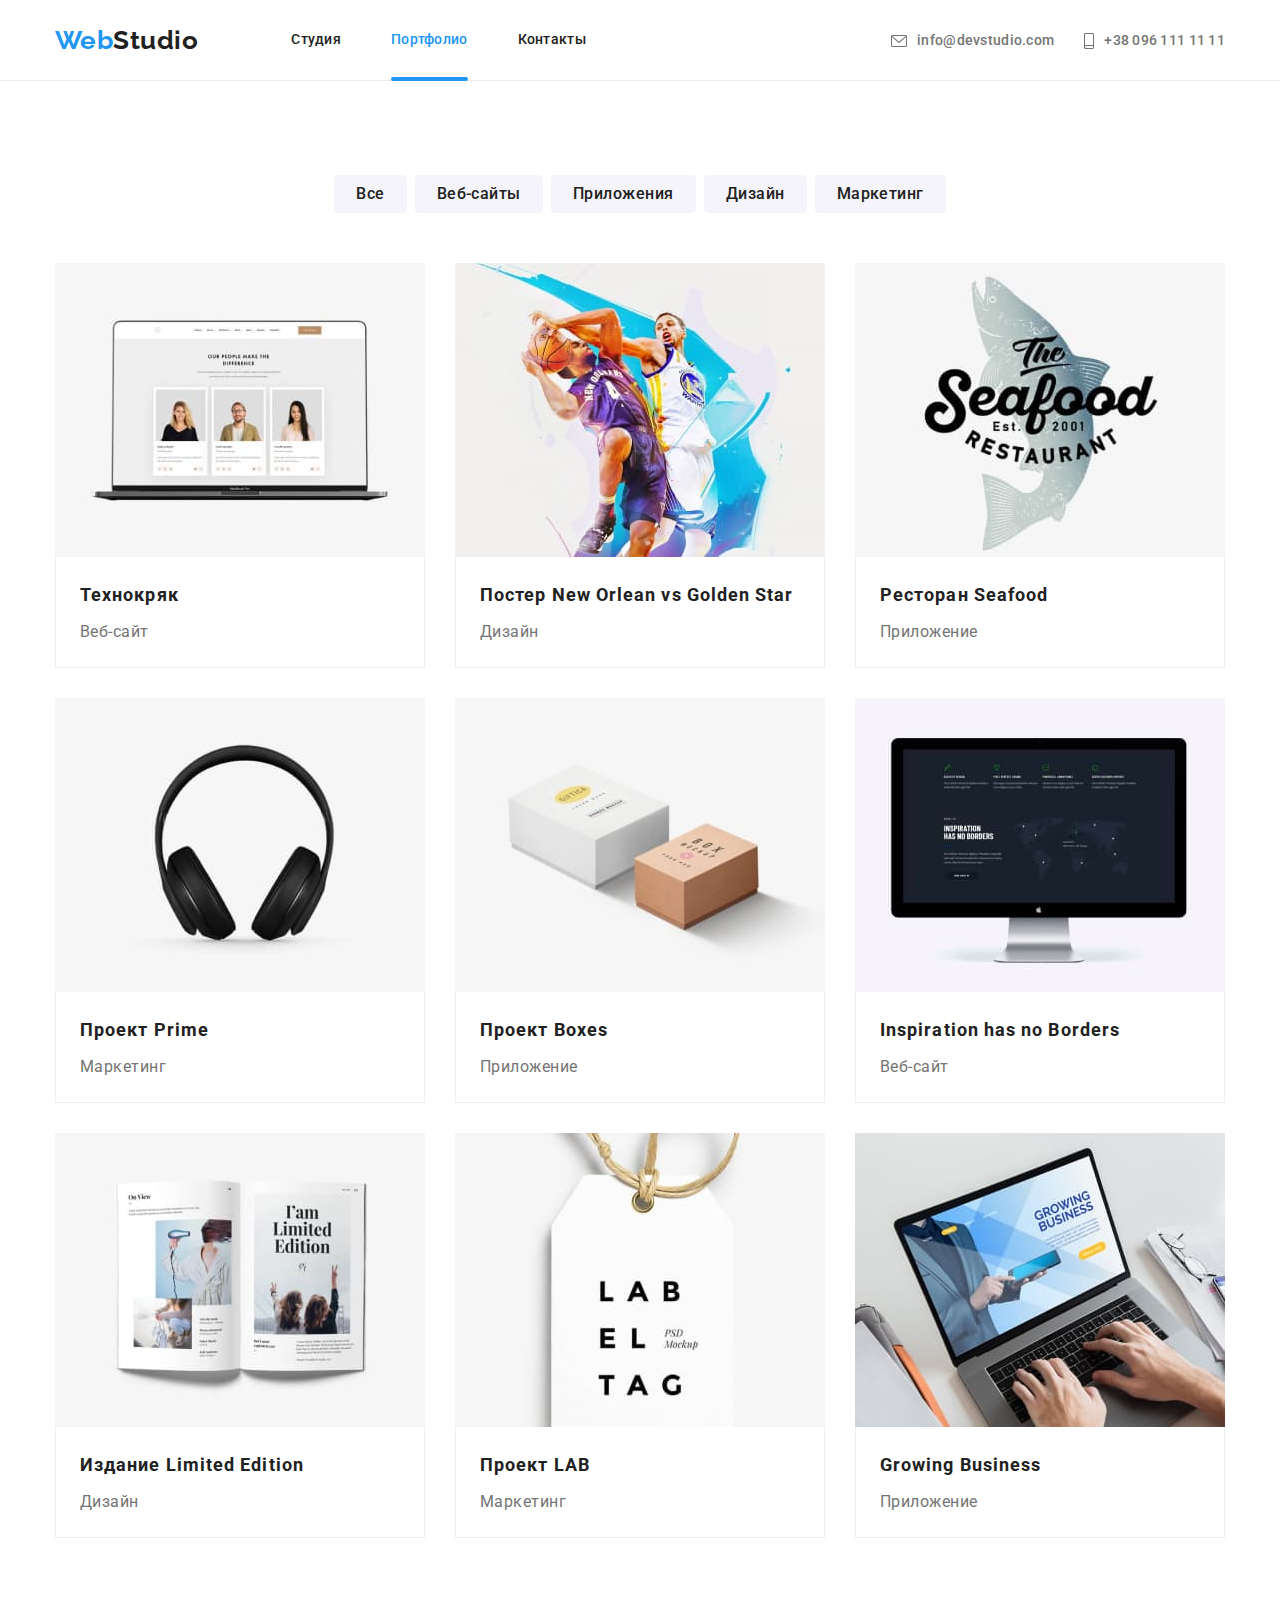
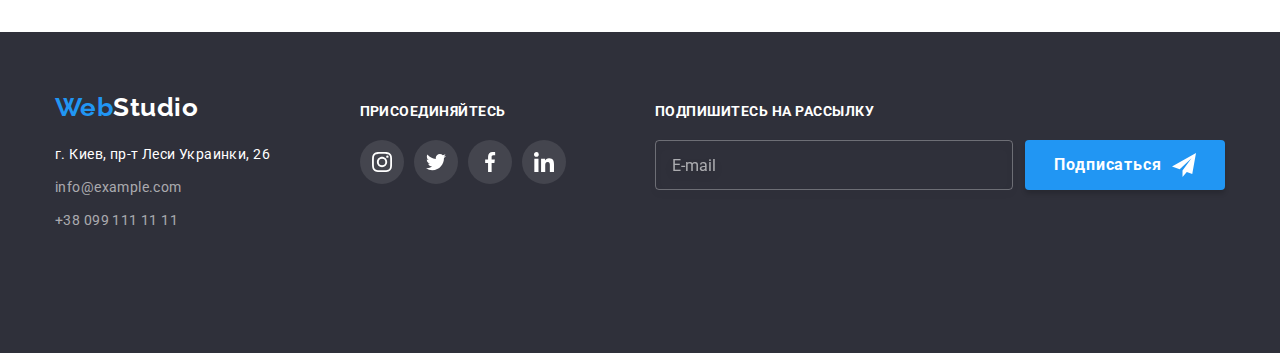
==== commit 99e71b84: "adaptive images stylized" ====
--- a/portfolio.html
+++ b/portfolio.html
@@ -18,41 +18,72 @@
   <body>
     <header class="header">
       <div class="header__content container">
-        <nav class="header__nav">
-          <a class="logo header__logo" href="./index.html" title="На главную" lang="en"
-            ><span class="logo--accent">Web</span>Studio</a
-          >
-          <ul class="site-nav">
-            <li class="site-nav__item">
-              <a class="site-nav__link" href="./index.html">Студия</a>
-            </li>
-            <li class="site-nav__item">
-              <a class="site-nav__link site-nav__link--current" href="./portfolio.html"
-                >Портфолио</a
+        <a class="logo" href="./index.html" title="На главную" lang="en"
+          ><span class="logo--accent">Web</span>Studio</a
+        >
+        <button
+          class="menu__button"
+          type="button"
+          aria-expanded="false"
+          aria-controls="mobile-menu"
+          data-menu-button
+        >
+          <svg width="40" height="40" aria-label="Переключатель мобильного меню">
+            <use class="menu__icon menu__icon--menu" href="./images/icons.svg#icon-menu"></use>
+            <use
+              class="menu__icon menu__icon--close"
+              href="./images/icons.svg#icon-menu-close"
+            ></use>
+          </svg>
+        </button>
+        <div class="menu" id="mobile-menu" data-menu>
+          <nav>
+            <ul class="site-nav">
+              <li class="site-nav__item">
+                <a class="site-nav__link" href="./index.html">Студия</a>
+              </li>
+              <li class="site-nav__item">
+                <a class="site-nav__link site-nav__link--current" href="./portfolio.html"
+                  >Портфолио</a
+                >
+              </li>
+              <li class="site-nav__item">
+                <a class="site-nav__link" href="#">Контакты</a>
+              </li>
+            </ul>
+          </nav>
+
+          <ul class="contacts">
+            <li class="contacts__item">
+              <a class="contacts__link" href="mailto:info@devstudio.com">
+                <svg class="contacts__icon contacts__icon--mail">
+                  <use href="./images/icons.svg#icon-envelope"></use></svg
+                >info@devstudio.com</a
               >
             </li>
-            <li class="site-nav__item">
-              <a class="site-nav__link" href="#">Контакты</a>
+            <li class="contacts__item">
+              <a class="contacts__link" href="tel:+380961111111">
+                <svg class="contacts__icon contacts__icon--phone">
+                  <use href="./images/icons.svg#icon-smartphone"></use></svg
+                >+38 096 111 11 11</a
+              >
             </li>
           </ul>
-        </nav>
-        <ul class="contacts">
-          <li class="contacts__item">
-            <a class="contacts__link" href="mailto:info@devstudio.com">
-              <svg class="contacts__icon" width="16" height="12">
-                <use href="./images/icons.svg#icon-envelope"></use>
-              </svg>
-              info@devstudio.com</a
-            >
-          </li>
-          <li class="contacts__item">
-            <a class="contacts__link" href="tel:+380961111111">
-              <svg class="contacts__icon" width="10" height="16">
-                <use href="./images/icons.svg#icon-smartphone"></use></svg
-              >+38 096 111 11 11</a
-            >
-          </li>
-        </ul>
+          <ul class="social social--text">
+            <li class="social__item social__item--text">
+              <a href="#" class="social__link-text">Instagram</a>
+            </li>
+            <li class="social__item social__item--text">
+              <a href="#" class="social__link-text">Twitter </a>
+            </li>
+            <li class="social__item social__item--text">
+              <a href="#" class="social__link-text">Facebook</a>
+            </li>
+            <li class="social__item social__item--text">
+              <a href="#" class="social__link-text">LinkedIn</a>
+            </li>
+          </ul>
+        </div>
       </div>
     </header>
 
@@ -93,13 +124,33 @@
                         конкурентов.
                       </p>
                     </div>
-                    <div class="product__image-thumb">
-                      <img
-                        class="product__image"
-                        src="./images/portfolio_001.jpg"
-                        alt="Веб-сайт на экране ноутбука"
-                      />
-                    </div>
+                    <picture>
+                      <source
+                        srcset="
+                          ./images/portfolio-001-450.jpg    450w,
+                          ./images/portfolio-001-450@2x.jpg 900w
+                        "
+                        media="(max-width: 767px)"
+                        sizes="450px"
+                      />
+                      <source
+                        srcset="
+                          ./images/portfolio-001-354.jpg    354w,
+                          ./images/portfolio-001-354@2x.jpg 708w
+                        "
+                        media="(min-width: 768px) and (max-width: 1199px)"
+                        sizes="354px"
+                      />
+                      <source
+                        srcset="
+                          ./images/portfolio-001-370.jpg    370w,
+                          ./images/portfolio-001-370@2x.jpg 740w
+                        "
+                        media="(min-width: 1200px)"
+                        sizes="370px"
+                      />
+                      <img src="./images/portfolio-001-450.jpg" alt="Веб-сайт на экране ноутбука" />
+                    </picture>
                   </div>
                   <div class="product__meta">
                     <h2 class="product__title">Технокряк</h2>
@@ -119,13 +170,36 @@
                         конкурентов.
                       </p>
                     </div>
-                    <div class="product__image-thumb">
+                    <picture>
+                      <source
+                        srcset="
+                          ./images/portfolio-002-450.jpg    450w,
+                          ./images/portfolio-002-450@2x.jpg 900w
+                        "
+                        media="(max-width: 767px)"
+                        sizes="450px"
+                      />
+                      <source
+                        srcset="
+                          ./images/portfolio-002-354.jpg    354w,
+                          ./images/portfolio-002-354@2x.jpg 708w
+                        "
+                        media="(min-width: 768px) and (max-width: 1199px)"
+                        sizes="354px"
+                      />
+                      <source
+                        srcset="
+                          ./images/portfolio-002-370.jpg    370w,
+                          ./images/portfolio-002-370@2x.jpg 740w
+                        "
+                        media="(min-width: 1200px)"
+                        sizes="370px"
+                      />
                       <img
-                        class="product__image"
-                        src="./images/portfolio_002.jpg"
+                        src="./images/portfolio-002-450.jpg"
                         alt="Постер с двумя баскетболистами и мячом"
                       />
-                    </div>
+                    </picture>
                   </div>
                   <div class="product__meta">
                     <h2 class="product__title">Постер New Orlean vs Golden Star</h2>
@@ -145,13 +219,36 @@
                         конкурентов.
                       </p>
                     </div>
-                    <div class="product__image-thumb">
+                    <picture>
+                      <source
+                        srcset="
+                          ./images/portfolio-003-450.jpg    450w,
+                          ./images/portfolio-003-450@2x.jpg 900w
+                        "
+                        media="(max-width: 767px)"
+                        sizes="450px"
+                      />
+                      <source
+                        srcset="
+                          ./images/portfolio-003-354.jpg    354w,
+                          ./images/portfolio-003-354@2x.jpg 708w
+                        "
+                        media="(min-width: 768px) and (max-width: 1199px)"
+                        sizes="354px"
+                      />
+                      <source
+                        srcset="
+                          ./images/portfolio-003-370.jpg    370w,
+                          ./images/portfolio-003-370@2x.jpg 740w
+                        "
+                        media="(min-width: 1200px)"
+                        sizes="370px"
+                      />
                       <img
-                        class="product__image"
-                        src="./images/portfolio_003.jpg"
+                        src="./images/portfolio-003-450.jpg"
                         alt="Логотип ресторана на фоне изображения рыбы"
                       />
-                    </div>
+                    </picture>
                   </div>
                   <div class="product__meta">
                     <h2 class="product__title">Ресторан Seafood</h2>
@@ -171,13 +268,33 @@
                         конкурентов.
                       </p>
                     </div>
-                    <div class="product__image-thumb">
-                      <img
-                        class="product__image"
-                        src="./images/portfolio_004.jpg"
-                        alt="Большие чёрные наушники"
-                      />
-                    </div>
+                    <picture>
+                      <source
+                        srcset="
+                          ./images/portfolio-004-450.jpg    450w,
+                          ./images/portfolio-004-450@2x.jpg 900w
+                        "
+                        media="(max-width: 767px)"
+                        sizes="450px"
+                      />
+                      <source
+                        srcset="
+                          ./images/portfolio-004-354.jpg    354w,
+                          ./images/portfolio-004-354@2x.jpg 708w
+                        "
+                        media="(min-width: 768px) and (max-width: 1199px)"
+                        sizes="354px"
+                      />
+                      <source
+                        srcset="
+                          ./images/portfolio-004-370.jpg    370w,
+                          ./images/portfolio-004-370@2x.jpg 740w
+                        "
+                        media="(min-width: 1200px)"
+                        sizes="370px"
+                      />
+                      <img src="./images/portfolio-004-450.jpg" alt="Большие чёрные наушники" />
+                    </picture>
                   </div>
                   <div class="product__meta">
                     <h2 class="product__title">Проект Prime</h2>
@@ -197,13 +314,36 @@
                         конкурентов.
                       </p>
                     </div>
-                    <div class="product__image-thumb">
+                    <picture>
+                      <source
+                        srcset="
+                          ./images/portfolio-005-450.jpg    450w,
+                          ./images/portfolio-005-450@2x.jpg 900w
+                        "
+                        media="(max-width: 767px)"
+                        sizes="450px"
+                      />
+                      <source
+                        srcset="
+                          ./images/portfolio-005-354.jpg    354w,
+                          ./images/portfolio-005-354@2x.jpg 708w
+                        "
+                        media="(min-width: 768px) and (max-width: 1199px)"
+                        sizes="354px"
+                      />
+                      <source
+                        srcset="
+                          ./images/portfolio-005-370.jpg    370w,
+                          ./images/portfolio-005-370@2x.jpg 740w
+                        "
+                        media="(min-width: 1200px)"
+                        sizes="370px"
+                      />
                       <img
-                        class="product__image"
-                        src="./images/portfolio_005.jpg"
+                        src="./images/portfolio-005-450.jpg"
                         alt="Две коробки - белая и коричневая"
                       />
-                    </div>
+                    </picture>
                   </div>
                   <div class="product__meta">
                     <h2 class="product__title">Проект Boxes</h2>
@@ -223,13 +363,33 @@
                         конкурентов.
                       </p>
                     </div>
-                    <div class="product__image-thumb">
-                      <img
-                        class="product__image"
-                        src="./images/portfolio_006.jpg"
-                        alt="Веб-сайт на экране монитора"
-                      />
-                    </div>
+                    <picture>
+                      <source
+                        srcset="
+                          ./images/portfolio-006-450.jpg    450w,
+                          ./images/portfolio-006-450@2x.jpg 900w
+                        "
+                        media="(max-width: 767px)"
+                        sizes="450px"
+                      />
+                      <source
+                        srcset="
+                          ./images/portfolio-006-354.jpg    354w,
+                          ./images/portfolio-006-354@2x.jpg 708w
+                        "
+                        media="(min-width: 768px) and (max-width: 1199px)"
+                        sizes="354px"
+                      />
+                      <source
+                        srcset="
+                          ./images/portfolio-006-370.jpg    370w,
+                          ./images/portfolio-006-370@2x.jpg 740w
+                        "
+                        media="(min-width: 1200px)"
+                        sizes="370px"
+                      />
+                      <img src="./images/portfolio-006-450.jpg" alt="Веб-сайт на экране монитора" />
+                    </picture>
                   </div>
                   <div class="product__meta">
                     <h2 class="product__title">Inspiration has no Borders</h2>
@@ -249,14 +409,36 @@
                         конкурентов.
                       </p>
                     </div>
-                    <div class="product__image-thumb">
+                    <picture>
+                      <source
+                        srcset="
+                          ./images/portfolio-007-450.jpg    450w,
+                          ./images/portfolio-007-450@2x.jpg 900w
+                        "
+                        media="(max-width: 767px)"
+                        sizes="450px"
+                      />
+                      <source
+                        srcset="
+                          ./images/portfolio-007-354.jpg    354w,
+                          ./images/portfolio-007-354@2x.jpg 708w
+                        "
+                        media="(min-width: 768px) and (max-width: 1199px)"
+                        sizes="354px"
+                      />
+                      <source
+                        srcset="
+                          ./images/portfolio-007-370.jpg    370w,
+                          ./images/portfolio-007-370@2x.jpg 740w
+                        "
+                        media="(min-width: 1200px)"
+                        sizes="370px"
+                      />
                       <img
-                        class="product__image"
-                        src="./images/portfolio_007.jpg"
-                        alt="Раскрытая
-                      книга с картинками"
-                      />
-                    </div>
+                        src="./images/portfolio-007-450.jpg"
+                        alt="Раскрытая книга с картинками"
+                      />
+                    </picture>
                   </div>
                   <div class="product__meta">
                     <h2 class="product__title">Издание Limited Edition</h2>
@@ -276,13 +458,33 @@
                         конкурентов.
                       </p>
                     </div>
-                    <div class="product__image-thumb">
-                      <img
-                        class="product__image"
-                        src="./images/portfolio_008.jpg"
-                        alt="Картонная бирка"
-                      />
-                    </div>
+                    <picture>
+                      <source
+                        srcset="
+                          ./images/portfolio-008-450.jpg    450w,
+                          ./images/portfolio-008-450@2x.jpg 900w
+                        "
+                        media="(max-width: 767px)"
+                        sizes="450px"
+                      />
+                      <source
+                        srcset="
+                          ./images/portfolio-008-354.jpg    354w,
+                          ./images/portfolio-008-354@2x.jpg 708w
+                        "
+                        media="(min-width: 768px) and (max-width: 1199px)"
+                        sizes="354px"
+                      />
+                      <source
+                        srcset="
+                          ./images/portfolio-008-370.jpg    370w,
+                          ./images/portfolio-008-370@2x.jpg 740w
+                        "
+                        media="(min-width: 1200px)"
+                        sizes="370px"
+                      />
+                      <img src="./images/portfolio-008-450.jpg" alt="Картонная бирка" />
+                    </picture>
                   </div>
                   <div class="product__meta">
                     <h2 class="product__title">Проект LAB</h2>
@@ -302,13 +504,36 @@
                         конкурентов.
                       </p>
                     </div>
-                    <div class="product__image-thumb">
+                    <picture>
+                      <source
+                        srcset="
+                          ./images/portfolio-009-450.jpg    450w,
+                          ./images/portfolio-009-450@2x.jpg 900w
+                        "
+                        media="(max-width: 767px)"
+                        sizes="450px"
+                      />
+                      <source
+                        srcset="
+                          ./images/portfolio-009-354.jpg    354w,
+                          ./images/portfolio-009-354@2x.jpg 708w
+                        "
+                        media="(min-width: 768px) and (max-width: 1199px)"
+                        sizes="354px"
+                      />
+                      <source
+                        srcset="
+                          ./images/portfolio-009-370.jpg    370w,
+                          ./images/portfolio-009-370@2x.jpg 740w
+                        "
+                        media="(min-width: 1200px)"
+                        sizes="370px"
+                      />
                       <img
-                        class="product__image"
-                        src="./images/portfolio_009.jpg"
+                        src="./images/portfolio-008-450.jpg"
                         alt="Ноутбук с веб-сайтои на экране"
                       />
-                    </div>
+                    </picture>
                   </div>
                   <div class="product__meta">
                     <h2 class="product__title">Growing Business</h2>
@@ -408,5 +633,9 @@
         </div>
       </div>
     </footer>
+
+    <!-- mobile menu script link -->
+
+    <script src="./js/mobile-menu.js"></script>
   </body>
 </html>
--- a/css/main.min.css
+++ b/css/main.min.css
@@ -1,3 +1,3 @@
 /*! modern-normalize v1.1.0 | MIT License | https://github.com/sindresorhus/modern-normalize */*,::after,::before{-webkit-box-sizing:border-box;box-sizing:border-box}html{-moz-tab-size:4;-o-tab-size:4;tab-size:4}html{line-height:1.15;-webkit-text-size-adjust:100%}body{margin:0}body{font-family:system-ui, -apple-system, 'Segoe UI', Roboto, Helvetica, Arial, sans-serif,- 'Apple Color Emoji', 'Segoe UI Emoji'}hr{height:0;color:inherit}abbr[title]{-webkit-text-decoration:underline dotted;text-decoration:underline dotted}b,strong{font-weight:bolder}code,kbd,pre,samp{font-family:ui-monospace, SFMono-Regular, Consolas, 'Liberation Mono', Menlo, monospace;font-size:1em}small{font-size:80%}sub,sup{font-size:75%;line-height:0;position:relative;vertical-align:baseline}sub{bottom:-0.25em}sup{top:-0.5em}table{text-indent:0;border-color:inherit}button,input,optgroup,select,textarea{font-family:inherit;font-size:100%;line-height:1.15;margin:0}button,select{text-transform:none}[type='button'],[type='reset'],[type='submit'],button{-webkit-appearance:button}::-moz-focus-inner{border-style:none;padding:0}:-moz-focusring{outline:1px dotted ButtonText}:-moz-ui-invalid{box-shadow:none}legend{padding:0}progress{vertical-align:baseline}::-webkit-inner-spin-button,::-webkit-outer-spin-button{height:auto}[type='search']{-webkit-appearance:textfield;outline-offset:-2px}::-webkit-search-decoration{-webkit-appearance:none}::-webkit-file-upload-button{-webkit-appearance:button;font:inherit}summary{display:list-item}h1,h2,h3,h4,h5,h6,p{margin:0}ul{padding:0;margin:0;list-style:none}img{display:block;max-width:100%;height:auto}body{background-color:#fff;color:#757575;font-family:"Roboto",sans-serif;letter-spacing:0.03em}.container{margin-top:0;margin-bottom:0;margin-left:auto;margin-right:auto;padding-top:0;padding-bottom:0;padding-left:15px;padding-right:15px}@media screen and (min-width: 480px){.container{width:480px}}@media screen and (min-width: 768px){.container{width:768px}}@media screen and (min-width: 1200px){.container{width:1200px}}.section{padding-top:60px;padding-bottom:60px}.section--team{background-color:#f5f4fa}@media screen and (min-width: 1200px){.section{padding-top:94px;padding-bottom:94px}}.section--specialisation{display:none;padding-top:0}@media screen and (min-width: 1200px){.section--specialisation{display:block}}.section__title{margin-bottom:50px;color:#212121;font-weight:700;font-size:28px;line-height:1.174;text-align:center}@media screen and (min-width: 1200px){.section__title{margin-bottom:50px;font-size:36px}}.button{display:-webkit-box;display:-ms-flexbox;display:flex;-webkit-box-pack:center;-ms-flex-pack:center;justify-content:center;-webkit-box-align:center;-ms-flex-align:center;align-items:center;min-width:200px;min-height:50px;margin-top:0;margin-left:auto;margin-right:auto;margin-bottom:0;padding-top:10px;padding-bottom:10px;padding-left:10px;padding-right:10px;color:#fff;font-family:"Roboto",sans-serif;font-weight:700;font-size:16px;line-height:1.87;letter-spacing:0.06em;text-align:center;cursor:pointer;background-color:#2196f3;border:1px transparent;border-radius:4px;-webkit-box-shadow:0px 4px 4px rgba(0,0,0,0.15);box-shadow:0px 4px 4px rgba(0,0,0,0.15)}.button:hover,.button:focus{background:#188ce8;-webkit-box-shadow:0px 4px 4px rgba(0,0,0,0.25);box-shadow:0px 4px 4px rgba(0,0,0,0.25);outline:none}.button__icon{display:-webkit-inline-box;display:-ms-inline-flexbox;display:inline-flex;width:24px;height:24px}.button__icon--append{margin-left:10px}.header{border-bottom:1px solid #ececec}.header__content{display:-webkit-box;display:-ms-flexbox;display:flex;-webkit-box-align:center;-ms-flex-align:center;align-items:center}.header__nav{display:-webkit-box;display:-ms-flexbox;display:flex;-webkit-box-align:center;-ms-flex-align:center;align-items:center}.logo{display:-webkit-inline-box;display:-ms-inline-flexbox;display:inline-flex;margin-top:0;margin-bottom:0;margin-left:0;margin-right:0;color:#212121;font-family:"Raleway",sans-serif;font-weight:700;font-size:24px;line-height:1.174;text-decoration:none}.logo:focus{outline:#2196f3 solid 1px}@media screen and (min-width: 768px){.logo{margin-right:88px}}@media screen and (min-width: 1200px){.logo{font-size:26px;margin-right:93px}}.logo--inverse{display:block;margin-bottom:20px;margin-left:auto;margin-right:auto;color:#fff;text-align:center}@media screen and (min-width: 768px){.logo--inverse{margin-left:100px;margin-right:0;text-align:left}}@media screen and (min-width: 1200px){.logo--inverse{margin-left:0}}.logo--accent{color:#2196f3}.site-nav{display:none}@media screen and (min-width: 768px){.site-nav{display:-webkit-box;display:-ms-flexbox;display:flex}}.site-nav__item:not(:last-child){margin-right:50px}.site-nav__link{position:relative;display:block;padding-top:32px;padding-bottom:32px;color:#212121;font-weight:500;font-size:14px;line-height:1.14;letter-spacing:0.02em;text-decoration:none;-webkit-transition-property:color;transition-property:color;-webkit-transition-duration:250ms;transition-duration:250ms;-webkit-transition-timing-function:cubic-bezier(0.4, 0, 0.2, 1);transition-timing-function:cubic-bezier(0.4, 0, 0.2, 1)}.site-nav__link:hover,.site-nav__link:focus,.site-nav__link--current{color:#2196f3;outline:none}.site-nav__link--current:focus{outline:#2196f3 solid 1px}.site-nav__link--current::after{position:absolute;bottom:-1px;left:0;content:'';width:100%;height:4px;background-color:#2196f3;border-radius:2px}.contacts{display:none;margin-left:auto}@media screen and (min-width: 768px){.contacts{display:block}}@media screen and (min-width: 1200px){.contacts{display:-webkit-box;display:-ms-flexbox;display:flex;-webkit-box-align:center;-ms-flex-align:center;align-items:center}}.contacts__item:not(:last-child){margin-right:50px}.contacts__link{margin-top:0;margin-bottom:0;color:#757575;font-weight:500;font-size:12px;line-height:1.17;letter-spacing:0.02em;text-decoration:none;-webkit-transition-property:color;transition-property:color;-webkit-transition-duration:250ms;transition-duration:250ms;-webkit-transition-timing-function:cubic-bezier(0.4, 0, 0.2, 1);transition-timing-function:cubic-bezier(0.4, 0, 0.2, 1)}@media screen and (min-width: 1200px){.contacts__link{font-size:14px;line-height:1.14}}.contacts__link--semitransparent{color:rgba(255,255,255,0.6);font-weight:normal;font-size:14px;line-height:1.71;letter-spacing:0.03em}.contacts__link--white{color:#fff}.contacts__link:hover,.contacts__link:focus{color:#2196f3;outline:none}.contacts__icon{display:inline-block;margin-right:8px;vertical-align:middle;fill:currentColor}@media screen and (min-width: 1200px){.contacts__icon{margin-right:10px}}.hero{padding-top:118px;padding-bottom:118px;height:400px;max-width:1600px;margin-left:auto;margin-right:auto;text-align:center;background-color:#c4c4c4;background-image:-webkit-gradient(linear, left top, right top, from(rgba(47,48,58,0.4)), to(rgba(47,48,58,0.4))),url("../images/hero-background.jpg");background-image:linear-gradient(to right, rgba(47,48,58,0.4), rgba(47,48,58,0.4)),url("../images/hero-background.jpg");background-position:center;background-size:cover;background-repeat:no-repeat}@media screen and (min-width: 1200px){.hero{height:600px;padding-top:200px;padding-bottom:200px}}.hero__title{margin-bottom:30px;color:#fff;font-weight:900;font-size:26px;line-height:1.61;text-align:center;letter-spacing:0.06em;text-transform:uppercase}@media screen and (min-width: 1200px){.hero__title{font-size:44px;line-height:1.36}}.modal-backdrop{position:fixed;top:0;left:0;width:100vw;height:100vh;background-color:rgba(0,0,0,0.2);visibility:visible;opacity:1;-webkit-transition-property:opacity, visibility;transition-property:opacity, visibility;-webkit-transition-duration:250ms;transition-duration:250ms;-webkit-transition-timing-function:cubic-bezier(0.4, 0, 0.2, 1);transition-timing-function:cubic-bezier(0.4, 0, 0.2, 1)}.modal-backdrop.is-hidden{visibility:hidden;pointer-events:none;opacity:0}.modal-container{position:absolute;top:50%;left:50%;display:block;width:450px;height:609px;padding:40px;background-color:#fff;-webkit-transform:translate(-50%, -50%) scale(1);transform:translate(-50%, -50%) scale(1);-webkit-transition-property:-webkit-transform;transition-property:-webkit-transform;transition-property:transform;transition-property:transform, -webkit-transform;-webkit-transition-duration:250ms;transition-duration:250ms;-webkit-transition-timing-function:cubic-bezier(0.4, 0, 0.2, 1);transition-timing-function:cubic-bezier(0.4, 0, 0.2, 1)}.modal-backdrop.is-hidden>.modal-container{-webkit-transform:translate(-50%, -50%) scale(0);transform:translate(-50%, -50%) scale(0)}@media screen and (min-width: 1200px){.modal-container{width:528px;height:581px}}.modal-container__button{position:absolute;top:8px;right:8px;display:-webkit-box;display:-ms-flexbox;display:flex;-webkit-box-pack:center;-ms-flex-pack:center;justify-content:center;-webkit-box-align:center;-ms-flex-align:center;align-items:center;width:30px;height:30px;padding:0;color:#000;background-color:inherit;border:1px solid rgba(0,0,0,0.1);border-radius:50%}.modal-container__button:focus{outline:none}.modal-container__icon{position:absolute;fill:currentColor;-webkit-transition-property:color, -webkit-transform;transition-property:color, -webkit-transform;transition-property:color, transform;transition-property:color, transform, -webkit-transform;-webkit-transition-duration:250ms;transition-duration:250ms;-webkit-transition-timing-function:cubic-bezier(0.4, 0, 0.2, 1);transition-timing-function:cubic-bezier(0.4, 0, 0.2, 1)}.modal-container__button:hover .modal-container__icon,.modal-container__button:focus .modal-container__icon{color:#2196f3;-webkit-transform:rotateZ(360deg);transform:rotateZ(360deg)}.modal-container__title{margin-bottom:12px;font-weight:700;font-size:20px;line-height:1.15;text-align:center;color:#212121}@media screen and (min-width: 1200px){.modal-container__title{line-height:1.5}}.form{display:block}.form__field{position:relative;display:block;margin-top:0;margin-left:0;margin-right:0;margin-bottom:10px}.form__field--textarea{margin-bottom:20px}.form__field--checkbox{margin-bottom:30px}@media screen and (min-width: 1200px){.form__field--checkbox{padding-left:12px}}.form__field:focus-within>.form__input,.form__field:focus-within>.form__icon{fill:#2196f3;border-color:#2196f3;outline:none}.form__label{display:block;margin-bottom:4px;font-size:12px;line-height:1.16;letter-spacing:0.01em}.form__input{width:100%;height:40px;padding-left:42px;padding-right:12px;color:inherit;background-color:inherit;border:1px solid rgba(33,33,33,0.2);border-radius:4px;-webkit-transition-property:border-color;transition-property:border-color;-webkit-transition-duration:250ms;transition-duration:250ms;-webkit-transition-timing-function:cubic-bezier(0.4, 0, 0.2, 1);transition-timing-function:cubic-bezier(0.4, 0, 0.2, 1)}.form__input--textarea{height:120px;padding-top:12px;padding-bottom:12px;padding-left:16px;padding-right:16px;resize:none}.form__input--textarea::-webkit-input-placeholder{color:rgba(117,117,117,0.5);font-size:14px;line-height:1.14;letter-spacing:0.01em}.form__input--textarea:-ms-input-placeholder{color:rgba(117,117,117,0.5);font-size:14px;line-height:1.14;letter-spacing:0.01em}.form__input--textarea::-ms-input-placeholder{color:rgba(117,117,117,0.5);font-size:14px;line-height:1.14;letter-spacing:0.01em}.form__input--textarea::placeholder{color:rgba(117,117,117,0.5);font-size:14px;line-height:1.14;letter-spacing:0.01em}.form__icon{position:absolute;bottom:21px;left:12px;fill:#212121;-webkit-transform:translateY(50%);transform:translateY(50%);-webkit-transition-property:fill;transition-property:fill;-webkit-transition-duration:250ms;transition-duration:250ms;-webkit-transition-timing-function:cubic-bezier(0.4, 0, 0.2, 1);transition-timing-function:cubic-bezier(0.4, 0, 0.2, 1)}.form__input-checkbox--hidden{position:absolute;width:1px;height:1px;overflow:hidden;clip:rect(0 0 0 0)}.form__label-checkbox{display:-webkit-inline-box;display:-ms-inline-flexbox;display:inline-flex;font-size:12px;line-height:1.17}@media screen and (min-width: 1200px){.form__label-checkbox{font-size:14px;line-height:1.71}}.form__icon-checkbox{display:-webkit-inline-box;display:-ms-inline-flexbox;display:inline-flex;-webkit-box-pack:center;-ms-flex-pack:center;justify-content:center;-webkit-box-align:center;-ms-flex-align:center;align-items:center;width:16px;height:15px;margin-right:8px;color:transparent;border:2px solid #212121;border-radius:2px;-webkit-box-shadow:none;box-shadow:none;fill:currentColor;stroke:currentColor;-webkit-transition-property:color border-color background-color box-shadow;transition-property:color border-color background-color box-shadow;-webkit-transition-duration:250ms;transition-duration:250ms;-webkit-transition-timing-function:cubic-bezier(0.4, 0, 0.2, 1);transition-timing-function:cubic-bezier(0.4, 0, 0.2, 1)}.form__input-checkbox:checked+.form__icon-checkbox{color:#fff;border-color:transparent;background-color:#2196f3}.agreement-link{color:#2196f3;text-decoration:underline}.features{display:block}@media screen and (min-width: 768px){.features{display:-webkit-box;display:-ms-flexbox;display:flex;-ms-flex-wrap:wrap;flex-wrap:wrap}}.features__item{display:block}.features__item:not(:last-child){margin-bottom:30px}@media screen and (min-width: 768px){.features__item{-ms-flex-preferred-size:calc((100% - 30px) / 2);flex-basis:calc((100% - 30px) / 2)}.features__item:not(:nth-child(2n)){margin-right:30px}.features__item:nth-child(2n){margin-right:0}.features__item:nth-last-child(-n+2){margin-bottom:0}}@media screen and (min-width: 1200px){.features__item{-ms-flex-preferred-size:calc((100% - 90px) / 4);flex-basis:calc((100% - 90px) / 4)}.features__item:not(:nth-child(4n)){margin-right:30px}.features__item:nth-child(4n){margin-right:0}.features__item:nth-last-child(-n+4){margin-bottom:0}}.features__icon{display:-webkit-box;display:-ms-flexbox;display:flex;-webkit-box-pack:center;-ms-flex-pack:center;justify-content:center;-webkit-box-align:center;-ms-flex-align:center;align-items:center;height:120px;margin-bottom:30px;background-color:#f5f4fa;border-radius:4px}.features__title{margin-bottom:10px;color:#212121;font-weight:700;font-size:14px;line-height:1.17;text-transform:uppercase;text-align:center}@media screen and (min-width: 1200px){.features__title{text-align:left}}.features__text{font-size:14px;line-height:1.71}.specialisation{display:-webkit-box;display:-ms-flexbox;display:flex}.specialisation__item{-ms-flex-preferred-size:calc((100% - 60px) / 3);flex-basis:calc((100% - 60px) / 3);position:relative}.specialisation__item:not(:last-child){margin-right:30px}.specialisation__text-container{position:absolute;bottom:0;left:0;display:-webkit-box;display:-ms-flexbox;display:flex;-webkit-box-pack:center;-ms-flex-pack:center;justify-content:center;-webkit-box-align:center;-ms-flex-align:center;align-items:center;width:100%;height:70px;background:rgba(47,48,58,0.8)}.specialisation__text{color:#fff;font-weight:700;font-size:14px;line-height:1.14;text-align:center;text-transform:uppercase}.team{display:block}@media screen and (min-width: 768px){.team{display:-webkit-box;display:-ms-flexbox;display:flex;-ms-flex-wrap:wrap;flex-wrap:wrap}}.team__item{display:block;background-color:#fff;border-bottom-left-radius:4px;border-bottom-right-radius:4px;-webkit-box-shadow:0px 1px 3px rgba(0,0,0,0.12),0px 1px 1px rgba(0,0,0,0.14),0px 2px 1px rgba(0,0,0,0.2);box-shadow:0px 1px 3px rgba(0,0,0,0.12),0px 1px 1px rgba(0,0,0,0.14),0px 2px 1px rgba(0,0,0,0.2)}.team__item:not(:last-child){margin-bottom:30px}@media screen and (min-width: 768px){.team__item{-ms-flex-preferred-size:calc((100% - 30px) / 2);flex-basis:calc((100% - 30px) / 2)}.team__item:not(:nth-child(2n)){margin-right:30px}.team__item:nth-child(2n){margin-right:0}.team__item:nth-last-child(-n+2){margin-bottom:0}}@media screen and (min-width: 1200px){.team__item{-ms-flex-preferred-size:calc((100% - 90px) / 4);flex-basis:calc((100% - 90px) / 4)}.team__item:not(:nth-child(4n)){margin-right:30px}.team__item:nth-child(4n){margin-right:0}.team__item:nth-last-child(-n+4){margin-bottom:0}}.team__thumb{display:block;height:460px}@media screen and (min-width: 768px){.team__thumb{height:374px}}@media screen and (min-width: 1200px){.team__thumb{height:260px}}.team__image{width:100%;height:100%;-o-object-fit:cover;object-fit:cover}.team__meta{padding-top:30px;padding-bottom:30px;padding-left:32px;padding-right:32px;text-align:center}.team__title{margin-bottom:10px;color:#212121;font-weight:500;font-size:16px;line-height:1.19}.team__description{margin-bottom:16px;font-size:16px;line-height:1.19}.social{display:-webkit-box;display:-ms-flexbox;display:flex;-webkit-box-pack:center;-ms-flex-pack:center;justify-content:center;-webkit-box-align:center;-ms-flex-align:center;align-items:center;margin-left:auto;margin-right:auto}.social__item:not(:last-child){margin-right:10px}.social__link{display:-webkit-box;display:-ms-flexbox;display:flex;-webkit-box-pack:center;-ms-flex-pack:center;justify-content:center;-webkit-box-align:center;-ms-flex-align:center;align-items:center;height:44px;width:44px;color:#afb1b8;border-radius:50%;-webkit-transition-property:color, background-color;transition-property:color, background-color;-webkit-transition-duration:250ms;transition-duration:250ms;-webkit-transition-timing-function:cubic-bezier(0.4, 0, 0.2, 1);transition-timing-function:cubic-bezier(0.4, 0, 0.2, 1)}.social__link--white{color:#fff;background-color:rgba(255,255,255,0.1)}.social__link:hover,.social__link:focus{background-color:#2196f3;color:#fff;outline:none}.social__icon{display:block;fill:currentColor}.clients{display:-webkit-box;display:-ms-flexbox;display:flex;-webkit-box-align:center;-ms-flex-align:center;align-items:center;-ms-flex-wrap:wrap;flex-wrap:wrap}.clients__item{margin-bottom:30px;-ms-flex-preferred-size:calc((100% - 30px) / 2);flex-basis:calc((100% - 30px) / 2)}.clients__item:not(:nth-child(2n)){margin-right:30px}.clients__item:nth-child(2n){margin-right:0}.clients__item:nth-last-child(-n+2){margin-bottom:0}@media screen and (min-width: 768px){.clients__item{-ms-flex-preferred-size:calc((100% - 60px) / 3);flex-basis:calc((100% - 60px) / 3)}.clients__item:not(:nth-child(3n)){margin-right:30px}.clients__item:nth-child(3n){margin-right:0}.clients__item:nth-last-child(-n+3){margin-bottom:0}}@media screen and (min-width: 1200px){.clients__item{-ms-flex-preferred-size:calc((100% - 150px) / 6);flex-basis:calc((100% - 150px) / 6)}.clients__item:not(:nth-child(6n)){margin-right:30px}.clients__item:nth-child(6n){margin-right:0}.clients__item:nth-last-child(-n+6){margin-bottom:0}}.clients__link{display:-webkit-box;display:-ms-flexbox;display:flex;-webkit-box-pack:center;-ms-flex-pack:center;justify-content:center;-webkit-box-align:center;-ms-flex-align:center;align-items:center;width:100%;height:92px;color:#afb1b8;border:1px solid #afb1b8;border-radius:4px;text-decoration:none;-webkit-transition-property:color, border-color;transition-property:color, border-color;-webkit-transition-duration:250ms;transition-duration:250ms;-webkit-transition-timing-function:cubic-bezier(0.4, 0, 0.2, 1);transition-timing-function:cubic-bezier(0.4, 0, 0.2, 1)}.clients__link:hover,.clients__link:focus{border-color:#2196f3;color:#2196f3;outline:none}.clients__icon{display:block;fill:currentColor}.filter{display:-webkit-box;display:-ms-flexbox;display:flex;-ms-flex-wrap:wrap;flex-wrap:wrap;-webkit-box-pack:start;-ms-flex-pack:start;justify-content:flex-start;margin-bottom:25px}@media screen and (min-width: 768px){.filter{-webkit-box-pack:center;-ms-flex-pack:center;justify-content:center;margin-bottom:30px}}@media screen and (min-width: 1200px){.filter{margin-bottom:50px}}.filter__item{margin-bottom:15px}.filter__item:not(:last-child){margin-right:8px}@media screen and (min-width: 768px){.filter__item{margin-bottom:0}}.filter__button{min-height:38px;padding-top:6px;padding-bottom:6px;padding-left:22px;padding-right:22px;font-family:"Roboto",sans-serif;font-weight:500;font-size:16px;line-height:1.63;text-align:center;letter-spacing:0.03em;color:#212121;background-color:#f5f4fa;cursor:pointer;border:1px transparent;border-radius:4px;-webkit-transition-property:color, background-color, -webkit-box-shadow;transition-property:color, background-color, -webkit-box-shadow;transition-property:color, background-color, box-shadow;transition-property:color, background-color, box-shadow, -webkit-box-shadow;-webkit-transition-duration:250ms;transition-duration:250ms;-webkit-transition-timing-function:cubic-bezier(0.4, 0, 0.2, 1);transition-timing-function:cubic-bezier(0.4, 0, 0.2, 1)}.filter__button:hover,.filter__button:focus{color:#fff;background-color:#2196f3;-webkit-box-shadow:0px 3px 1px rgba(0,0,0,0.1),0px 1px 2px rgba(0,0,0,0.08),0px 2px 2px rgba(0,0,0,0.12);box-shadow:0px 3px 1px rgba(0,0,0,0.1),0px 1px 2px rgba(0,0,0,0.08),0px 2px 2px rgba(0,0,0,0.12);outline:none}.product-set{display:block}@media screen and (min-width: 768px){.product-set{display:-webkit-box;display:-ms-flexbox;display:flex;-ms-flex-wrap:wrap;flex-wrap:wrap;margin-top:calc(-1 * 30px);margin-left:calc(-1 * 30px)}}.product-set__item{display:block;background-color:#fff}.product-set__item:not(:last-child){margin-bottom:30px}@media screen and (min-width: 768px){.product-set__item{-ms-flex-preferred-size:calc(100% / 2 - 30px);flex-basis:calc(100% / 2 - 30px);margin-left:30px;margin-top:30px}.product-set__item:nth-child(n){margin-bottom:0}}@media screen and (min-width: 1200px){.product-set__item{-ms-flex-preferred-size:calc(100% / 3 - 30px);flex-basis:calc(100% / 3 - 30px)}}.product{width:100%;height:100%}.product__link{display:block;width:100%;height:100%;color:#757575;text-decoration:none;-webkit-transition-property:-webkit-box-shadow;transition-property:-webkit-box-shadow;transition-property:box-shadow;transition-property:box-shadow, -webkit-box-shadow;-webkit-transition-duration:250ms;transition-duration:250ms;-webkit-transition-timing-function:cubic-bezier(0.4, 0, 0.2, 1);transition-timing-function:cubic-bezier(0.4, 0, 0.2, 1)}.product__link:hover,.product__link:focus{-webkit-box-shadow:0px 1px 1px rgba(0,0,0,0.12),0px 4px 4px rgba(0,0,0,0.06),1px 4px 6px rgba(0,0,0,0.16);box-shadow:0px 1px 1px rgba(0,0,0,0.12),0px 4px 4px rgba(0,0,0,0.06),1px 4px 6px rgba(0,0,0,0.16);outline:none}.product__image-thumb{display:block;height:294px}.product__image{width:100%;height:100%;-o-object-fit:cover;object-fit:cover}.product__overlay-container{position:relative;overflow:hidden}.product__overlay{position:absolute;top:0;left:0;width:100%;height:100%;padding-top:63px;padding-bottom:63px;padding-left:24px;padding-right:24px;background-color:rgba(33,150,243,0.9);-webkit-transform:translateY(100%);transform:translateY(100%);-webkit-transition-duration:250ms;transition-duration:250ms;-webkit-transition-timing-function:cubic-bezier(0.4, 0, 0.2, 1);transition-timing-function:cubic-bezier(0.4, 0, 0.2, 1)}.product__link:hover .product__overlay,.product__link:focus .product__overlay{-webkit-transform:translateY(0);transform:translateY(0);-webkit-transition-duration:250ms;transition-duration:250ms;-webkit-transition-timing-function:cubic-bezier(0.4, 0, 0.2, 1);transition-timing-function:cubic-bezier(0.4, 0, 0.2, 1)}.product__overlay-description{color:#fff;font-size:18px;line-height:1.56}.product__meta{padding-top:20px;padding-bottom:20px;padding-left:24px;padding-right:24px;border-bottom:1px solid #eee;border-left:1px solid #eee;border-right:1px solid #eee}.product__title{color:#212121;margin-bottom:4px;font-weight:700;font-size:18px;line-height:2;letter-spacing:0.06em}.product__description{font-size:16px;line-height:1.88}.footer{padding-top:60px;padding-bottom:60px;background-color:#2f303a}.footer__content{display:block}@media screen and (min-width: 768px){.footer__content{display:-webkit-box;display:-ms-flexbox;display:flex;-ms-flex-wrap:wrap;flex-wrap:wrap;-webkit-box-pack:justify;-ms-flex-pack:justify;justify-content:space-between}}@media screen and (min-width: 1200px){.footer__content{-webkit-box-align:start;-ms-flex-align:start;align-items:flex-start}}.footer__social-container{margin-bottom:60px;color:#fff}@media screen and (min-width: 768px){.footer__social-container{margin-right:74px}}@media screen and (min-width: 1200px){.footer__social-container{padding-top:12px;margin-right:0}}.footer__title{margin-bottom:20px;color:#fff;font-weight:700;font-size:14px;line-height:1.14;text-transform:uppercase;text-align:center}@media screen and (min-width: 1200px){.footer__title{text-aligh:left}}@media screen and (min-width: 768px){.footer__subscription-container{margin-left:auto;margin-right:auto}}@media screen and (min-width: 1200px){.footer__subscription-container{padding-top:12px;margin-right:0;margin-left:auto}}.address{font-style:normal;margin-bottom:60px}@media screen and (min-width: 768px){.address{margin-left:61px}}@media screen and (min-width: 1200px){.address{margin-left:0;margin-right:70px}}.address__item{text-align:center}.address__item:not(:last-child){margin-bottom:8px}@media screen and (min-width: 1200px){.address__item{text-align:left}.address__item:not(:last-child){margin-bottom:9px}}.form-subscription{display:block}@media screen and (min-width: 1200px){.form-subscription{display:-webkit-box;display:-ms-flexbox;display:flex;-webkit-box-align:center;-ms-flex-align:center;align-items:center}}.form-subscription__input{display:block;height:50px;width:100%;margin-top:0;margin-bottom:20px;padding-left:16px;padding-right:16px;margin-left:0;color:#fff;background-color:inherit;border:1px solid rgba(255,255,255,0.3);-webkit-filter:drop-shadow(0px 4px 4px rgba(0,0,0,0.15));filter:drop-shadow(0px 4px 4px rgba(0,0,0,0.15));border-radius:4px;-webkit-transition-property:border-color;transition-property:border-color;-webkit-transition-duration:250ms;transition-duration:250ms;-webkit-transition-timing-function:cubic-bezier(0.4, 0, 0.2, 1);transition-timing-function:cubic-bezier(0.4, 0, 0.2, 1)}.form-subscription__input::-webkit-input-placeholder{font-size:16px;line-height:1.25;color:rgba(255,255,255,0.6)}.form-subscription__input:-ms-input-placeholder{font-size:16px;line-height:1.25;color:rgba(255,255,255,0.6)}.form-subscription__input::-ms-input-placeholder{font-size:16px;line-height:1.25;color:rgba(255,255,255,0.6)}.form-subscription__input::placeholder{font-size:16px;line-height:1.25;color:rgba(255,255,255,0.6)}.form-subscription__input:focus-within{border-color:#2196f3;outline:none}@media screen and (min-width: 768px){.form-subscription__input{width:450px}}@media screen and (min-width: 1200px){.form-subscription__input{display:-webkit-box;display:-ms-flexbox;display:flex;-webkit-box-align:center;-ms-flex-align:center;align-items:center;margin-bottom:0;margin-right:12px;width:358px}}
+ 'Apple Color Emoji', 'Segoe UI Emoji'}hr{height:0;color:inherit}abbr[title]{-webkit-text-decoration:underline dotted;text-decoration:underline dotted}b,strong{font-weight:bolder}code,kbd,pre,samp{font-family:ui-monospace, SFMono-Regular, Consolas, 'Liberation Mono', Menlo, monospace;font-size:1em}small{font-size:80%}sub,sup{font-size:75%;line-height:0;position:relative;vertical-align:baseline}sub{bottom:-0.25em}sup{top:-0.5em}table{text-indent:0;border-color:inherit}button,input,optgroup,select,textarea{font-family:inherit;font-size:100%;line-height:1.15;margin:0}button,select{text-transform:none}[type='button'],[type='reset'],[type='submit'],button{-webkit-appearance:button}::-moz-focus-inner{border-style:none;padding:0}:-moz-focusring{outline:1px dotted ButtonText}:-moz-ui-invalid{box-shadow:none}legend{padding:0}progress{vertical-align:baseline}::-webkit-inner-spin-button,::-webkit-outer-spin-button{height:auto}[type='search']{-webkit-appearance:textfield;outline-offset:-2px}::-webkit-search-decoration{-webkit-appearance:none}::-webkit-file-upload-button{-webkit-appearance:button;font:inherit}summary{display:list-item}h1,h2,h3,h4,h5,h6,p{margin:0}ul{padding:0;margin:0;list-style:none}img{display:block;max-width:100%;height:auto}body{background-color:#fff;color:#757575;font-family:"Roboto",sans-serif;letter-spacing:0.03em}.container{margin-top:0;margin-bottom:0;margin-left:auto;margin-right:auto;padding-top:0;padding-bottom:0;padding-left:15px;padding-right:15px;width:100%;min-width:300px;max-width:480px}@media screen and (min-width: 768px){.container{max-width:768px}}@media screen and (min-width: 1200px){.container{max-width:1200px}}.section{padding-top:60px;padding-bottom:60px}.section--team{background-color:#f5f4fa}@media screen and (min-width: 1200px){.section{padding-top:94px;padding-bottom:94px}}.section--specialisation{display:none;padding-top:0}@media screen and (min-width: 1200px){.section--specialisation{display:block}}.section__title{margin-bottom:50px;color:#212121;font-weight:700;font-size:28px;line-height:1.174;text-align:center}@media screen and (min-width: 1200px){.section__title{margin-bottom:50px;font-size:36px}}.button{display:-webkit-box;display:-ms-flexbox;display:flex;-webkit-box-pack:center;-ms-flex-pack:center;justify-content:center;-webkit-box-align:center;-ms-flex-align:center;align-items:center;min-width:200px;min-height:50px;margin-top:0;margin-left:auto;margin-right:auto;margin-bottom:0;padding-top:10px;padding-bottom:10px;padding-left:10px;padding-right:10px;color:#fff;font-family:"Roboto",sans-serif;font-weight:700;font-size:16px;line-height:1.87;letter-spacing:0.06em;text-align:center;cursor:pointer;background-color:#2196f3;border:1px transparent;border-radius:4px;-webkit-box-shadow:0px 4px 4px rgba(0,0,0,0.15);box-shadow:0px 4px 4px rgba(0,0,0,0.15)}.button:hover,.button:focus{background:#188ce8;-webkit-box-shadow:0px 4px 4px rgba(0,0,0,0.25);box-shadow:0px 4px 4px rgba(0,0,0,0.25);outline:none}.button__icon{display:-webkit-inline-box;display:-ms-inline-flexbox;display:inline-flex;width:24px;height:24px}.button__icon--append{margin-left:10px}.header{position:relative;padding-top:16px;padding-bottom:16px;border-bottom:1px solid #ececec}@media screen and (min-width: 768px){.header{padding-top:0;padding-bottom:0}}.header__content{display:-webkit-box;display:-ms-flexbox;display:flex;-webkit-box-align:center;-ms-flex-align:center;align-items:center}.logo{display:-webkit-inline-box;display:-ms-inline-flexbox;display:inline-flex;margin-top:0;margin-bottom:0;margin-left:0;margin-right:0;color:#212121;font-family:"Raleway",sans-serif;font-weight:700;font-size:24px;line-height:1.174;text-decoration:none}.logo:focus{outline:#2196f3 solid 1px}@media screen and (min-width: 768px){.logo{margin-right:88px}}@media screen and (min-width: 1200px){.logo{font-size:26px;margin-right:93px}}.logo--inverse{display:block;margin-bottom:20px;margin-right:0;color:#fff;text-align:center}@media screen and (min-width: 1200px){.logo--inverse{text-align:left}}.logo--accent{color:#2196f3}.menu{display:none;padding-left:40px;padding-right:40px;padding-top:48px;padding-bottom:48px;z-index:990;background-color:#fff}@media screen and (max-width: 767px){.menu.is-open{display:block;position:absolute;top:0;left:0;width:100%;height:796px}}@media screen and (min-width: 768px){.menu{-ms-flex-preferred-size:100%;flex-basis:100%;display:-webkit-box;display:-ms-flexbox;display:flex;-webkit-box-pack:justify;-ms-flex-pack:justify;justify-content:space-between;-webkit-box-align:center;-ms-flex-align:center;align-items:center;padding-left:0;padding-right:0;padding-top:0;padding-bottom:0}}.menu__button{position:absolute;top:10px;right:0;display:-webkit-inline-box;display:-ms-inline-flexbox;display:inline-flex;margin-left:auto;margin-right:0;margin-top:0;margin-bottom:0;padding:0;z-index:991;border-color:transparent;background-color:transparent;cursor:pointer;color:#212121}.menu__button:focus{outline:none}@media screen and (min-width: 768px){.menu__button{display:none}}.menu__icon{fill:currentColor;-webkit-transition-property:color;transition-property:color;-webkit-transition-duration:250ms;transition-duration:250ms;-webkit-transition-timing-function:cubic-bezier(0.4, 0, 0.2, 1);transition-timing-function:cubic-bezier(0.4, 0, 0.2, 1)}.menu__icon--menu{display:block}.menu__button.is-open .menu__icon--menu{display:none}.menu__icon--close{display:none}.menu__button.is-open .menu__icon--close{display:block}.menu__button:hover .menu__icon,.menu__button:focus .menu__icon{color:#2196f3}.site-nav{display:block;margin-bottom:302px}@media screen and (min-width: 768px){.site-nav{display:-webkit-box;display:-ms-flexbox;display:flex;margin-bottom:0}}.site-nav__item:not(:last-child){margin-right:50px;margin-bottom:32px}@media screen and (min-width: 768px){.site-nav__item:not(:last-child){margin-bottom:0}}.site-nav__link{display:block;color:#212121;font-weight:500;font-size:40px;line-height:1.18;letter-spacing:0.02em;text-decoration:none;-webkit-transition-property:color;transition-property:color;-webkit-transition-duration:250ms;transition-duration:250ms;-webkit-transition-timing-function:cubic-bezier(0.4, 0, 0.2, 1);transition-timing-function:cubic-bezier(0.4, 0, 0.2, 1)}@media screen and (min-width: 768px){.site-nav__link{position:relative;padding-top:32px;padding-bottom:32px;font-size:14px;line-height:1.14}}.site-nav__link:hover,.site-nav__link:focus,.site-nav__link--current{color:#2196f3;outline:none}.site-nav__link--current:focus{outline:#2196f3 solid 1px}@media screen and (min-width: 768px){.site-nav__link--current::after{position:absolute;bottom:-1px;left:0;content:'';width:100%;height:4px;background-color:#2196f3;border-radius:2px}}.contacts{display:-webkit-box;display:-ms-flexbox;display:flex;-ms-flex-wrap:wrap;flex-wrap:wrap;-webkit-box-orient:vertical;-webkit-box-direction:reverse;-ms-flex-direction:column-reverse;flex-direction:column-reverse;margin-bottom:64px}@media screen and (min-width: 768px){.contacts{-webkit-box-orient:vertical;-webkit-box-direction:normal;-ms-flex-direction:column;flex-direction:column;margin-left:auto;margin-bottom:0}}@media screen and (min-width: 1200px){.contacts{-ms-flex-wrap:nowrap;flex-wrap:nowrap;-webkit-box-orient:horizontal;-webkit-box-direction:normal;-ms-flex-direction:row;flex-direction:row;-webkit-box-align:center;-ms-flex-align:center;align-items:center}}.contacts__item:last-child{margin-bottom:32px}@media screen and (min-width: 768px){.contacts__item:last-child{margin-bottom:0}}@media screen and (min-width: 1200px){.contacts__item:first-child{margin-right:30px}}.contacts__link{margin-top:0;margin-bottom:0;font-weight:500;font-size:24px;line-height:1.17;letter-spacing:0.02em;text-decoration:none;color:#757575;-webkit-transition-property:color;transition-property:color;-webkit-transition-duration:250ms;transition-duration:250ms;-webkit-transition-timing-function:cubic-bezier(0.4, 0, 0.2, 1);transition-timing-function:cubic-bezier(0.4, 0, 0.2, 1)}@media screen and (max-width: 767px){.contacts__item:last-child .contacts__link{font-size:34px;line-height:1.18;color:#2196f3}}@media screen and (min-width: 768px){.contacts__link{font-size:12px;line-height:1.17;color:grtColor("text-primary")}}@media screen and (min-width: 1200px){.contacts__link{font-size:14px;line-height:1.14}}.contacts__link--semitransparent{color:rgba(255,255,255,0.6);font-weight:normal;font-size:14px;line-height:1.71;letter-spacing:0.03em}.contacts__link--white{color:#fff}.contacts__link:hover,.contacts__link:focus{color:#2196f3;outline:none}.contacts__icon{display:inline-block;margin-right:8px;vertical-align:middle;fill:currentColor}.contacts__icon--mail{display:none}@media screen and (min-width: 768px){.contacts__icon--mail{display:inline-block;width:14px;height:10px}}@media screen and (min-width: 1200px){.contacts__icon--mail{margin-right:10px;width:16px;height:12px}}.contacts__icon--phone{display:none}@media screen and (min-width: 768px){.contacts__icon--phone{display:inline-block;width:10px;height:14px}}@media screen and (min-width: 1200px){.contacts__icon--phone{margin-right:10px;width:10px;height:16px}}.hero{padding-top:118px;padding-bottom:118px;max-width:480px;margin-left:auto;margin-right:auto;text-align:center;background-color:#c4c4c4;background-image:-webkit-gradient(linear, left top, right top, from(rgba(47,48,58,0.4)), to(rgba(47,48,58,0.4))),url("../images/hero-background-480.jpg");background-image:linear-gradient(to right, rgba(47,48,58,0.4), rgba(47,48,58,0.4)),url("../images/hero-background-480.jpg");background-position:center;background-size:cover;background-repeat:no-repeat}@media (min-device-pixel-ratio: 2), (-webkit-min-device-pixel-ratio: 2), (min-resolution: 192dpi), (min-resolution: 2dppx){.hero{background-image:-webkit-gradient(linear, left top, right top, from(rgba(47,48,58,0.4)), to(rgba(47,48,58,0.4))),url("../images/hero-background-480@2x.jpg");background-image:linear-gradient(to right, rgba(47,48,58,0.4), rgba(47,48,58,0.4)),url("../images/hero-background-480@2x.jpg")}}@media screen and (min-width: 481px){.hero{max-width:768px;background-image:-webkit-gradient(linear, left top, right top, from(rgba(47,48,58,0.4)), to(rgba(47,48,58,0.4))),url("../images/hero-background-768.jpg");background-image:linear-gradient(to right, rgba(47,48,58,0.4), rgba(47,48,58,0.4)),url("../images/hero-background-768.jpg")}}@media screen and (min-width: 481px) and (min-device-pixel-ratio: 2), screen and (min-width: 481px) and (-webkit-min-device-pixel-ratio: 2), screen and (min-width: 481px) and (min-resolution: 192dpi), screen and (min-width: 481px) and (min-resolution: 2dppx){.hero{background-image:-webkit-gradient(linear, left top, right top, from(rgba(47,48,58,0.4)), to(rgba(47,48,58,0.4))),url("../images/hero-background-768@2x.jpg");background-image:linear-gradient(to right, rgba(47,48,58,0.4), rgba(47,48,58,0.4)),url("../images/hero-background-768@2x.jpg")}}@media screen and (min-width: 769px){.hero{max-width:1600px;background-image:-webkit-gradient(linear, left top, right top, from(rgba(47,48,58,0.4)), to(rgba(47,48,58,0.4))),url("../images/hero-background-1600.jpg");background-image:linear-gradient(to right, rgba(47,48,58,0.4), rgba(47,48,58,0.4)),url("../images/hero-background-1600.jpg")}}@media screen and (min-width: 769px) and (min-device-pixel-ratio: 2), screen and (min-width: 769px) and (-webkit-min-device-pixel-ratio: 2), screen and (min-width: 769px) and (min-resolution: 192dpi), screen and (min-width: 769px) and (min-resolution: 2dppx){.hero{background-image:-webkit-gradient(linear, left top, right top, from(rgba(47,48,58,0.4)), to(rgba(47,48,58,0.4))),url("../images/hero-background-1600@2x.jpg");background-image:linear-gradient(to right, rgba(47,48,58,0.4), rgba(47,48,58,0.4)),url("../images/hero-background-1600@2x.jpg")}}@media screen and (min-width: 1200px){.hero{padding-top:200px;padding-bottom:200px}}.hero__title{margin-bottom:30px;color:#fff;font-weight:900;font-size:26px;line-height:1.61;text-align:center;letter-spacing:0.06em;text-transform:uppercase}@media screen and (min-width: 1200px){.hero__title{font-size:44px;line-height:1.36}}.modal-backdrop{position:fixed;top:0;left:0;width:100vw;height:100vh;background-color:rgba(0,0,0,0.2);visibility:visible;opacity:1;z-index:999;-webkit-transition-property:opacity, visibility;transition-property:opacity, visibility;-webkit-transition-duration:250ms;transition-duration:250ms;-webkit-transition-timing-function:cubic-bezier(0.4, 0, 0.2, 1);transition-timing-function:cubic-bezier(0.4, 0, 0.2, 1)}.modal-backdrop.is-hidden{visibility:hidden;pointer-events:none;opacity:0}@media screen and (max-height: 608px){.modal-backdrop{overflow-y:scroll}}.modal-container{position:absolute;top:50%;left:50%;display:block;width:450px;height:609px;padding:40px;background-color:#fff;border-radius:4px;-webkit-transform:translate(-50%, -50%) scale(1);transform:translate(-50%, -50%) scale(1);-webkit-transition-property:-webkit-transform;transition-property:-webkit-transform;transition-property:transform;transition-property:transform, -webkit-transform;-webkit-transition-duration:250ms;transition-duration:250ms;-webkit-transition-timing-function:cubic-bezier(0.4, 0, 0.2, 1);transition-timing-function:cubic-bezier(0.4, 0, 0.2, 1)}.modal-backdrop.is-hidden>.modal-container{-webkit-transform:translate(-50%, -50%) scale(0);transform:translate(-50%, -50%) scale(0)}@media screen and (max-height: 608px){.modal-container{top:100%}}@media screen and (min-width: 1200px){.modal-container{width:528px;height:581px}}.modal-container__button{position:absolute;top:8px;right:8px;display:-webkit-box;display:-ms-flexbox;display:flex;-webkit-box-pack:center;-ms-flex-pack:center;justify-content:center;-webkit-box-align:center;-ms-flex-align:center;align-items:center;width:30px;height:30px;padding:0;color:#212121;background-color:transparent;border:1px solid rgba(0,0,0,0.1);border-radius:50%}.modal-container__button:focus{outline:none}.modal-container__icon{fill:currentColor;-webkit-transition-property:color, -webkit-transform;transition-property:color, -webkit-transform;transition-property:color, transform;transition-property:color, transform, -webkit-transform;-webkit-transition-duration:250ms;transition-duration:250ms;-webkit-transition-timing-function:cubic-bezier(0.4, 0, 0.2, 1);transition-timing-function:cubic-bezier(0.4, 0, 0.2, 1)}.modal-container__button:hover .modal-container__icon,.modal-container__button:focus .modal-container__icon{color:#2196f3;-webkit-transform:rotateZ(360deg);transform:rotateZ(360deg)}.modal-container__title{margin-bottom:12px;font-weight:700;font-size:20px;line-height:1.15;text-align:center;color:#212121}@media screen and (min-width: 1200px){.modal-container__title{line-height:1.5}}.form{display:block}.form__field{position:relative;display:block;margin-top:0;margin-left:0;margin-right:0;margin-bottom:10px}.form__field--textarea{margin-bottom:20px}.form__field--checkbox{position:relative;margin-bottom:30px}@media screen and (min-width: 1200px){.form__field--checkbox{padding-left:12px}}.form__field:focus-within>.form__input,.form__field:focus-within>.form__icon{fill:#2196f3;border-color:#2196f3;outline:none}.form__label{display:block;margin-bottom:4px;font-size:12px;line-height:1.16;letter-spacing:0.01em}.form__input{width:100%;height:40px;padding-left:42px;padding-right:12px;color:inherit;background-color:inherit;border:1px solid rgba(33,33,33,0.2);border-radius:4px;-webkit-transition-property:border-color;transition-property:border-color;-webkit-transition-duration:250ms;transition-duration:250ms;-webkit-transition-timing-function:cubic-bezier(0.4, 0, 0.2, 1);transition-timing-function:cubic-bezier(0.4, 0, 0.2, 1)}.form__input--textarea{height:120px;padding-top:12px;padding-bottom:12px;padding-left:16px;padding-right:16px;resize:none}.form__input--textarea::-webkit-input-placeholder{color:rgba(117,117,117,0.5);font-size:14px;line-height:1.14;letter-spacing:0.01em}.form__input--textarea:-ms-input-placeholder{color:rgba(117,117,117,0.5);font-size:14px;line-height:1.14;letter-spacing:0.01em}.form__input--textarea::-ms-input-placeholder{color:rgba(117,117,117,0.5);font-size:14px;line-height:1.14;letter-spacing:0.01em}.form__input--textarea::placeholder{color:rgba(117,117,117,0.5);font-size:14px;line-height:1.14;letter-spacing:0.01em}.form__icon{position:absolute;bottom:21px;left:12px;fill:#212121;-webkit-transform:translateY(50%);transform:translateY(50%);-webkit-transition-property:fill;transition-property:fill;-webkit-transition-duration:250ms;transition-duration:250ms;-webkit-transition-timing-function:cubic-bezier(0.4, 0, 0.2, 1);transition-timing-function:cubic-bezier(0.4, 0, 0.2, 1)}.form__input-checkbox--hidden{position:absolute;width:1px;height:1px;overflow:hidden;clip:rect(0 0 0 0)}.form__label-checkbox{display:-webkit-box;display:-ms-flexbox;display:flex;-webkit-box-align:center;-ms-flex-align:center;align-items:center;font-size:12px;line-height:1.17}@media screen and (min-width: 1200px){.form__label-checkbox{font-size:14px;line-height:1.71}}.form__icon-checkbox{display:-webkit-inline-box;display:-ms-inline-flexbox;display:inline-flex;-webkit-box-pack:center;-ms-flex-pack:center;justify-content:center;-webkit-box-align:center;-ms-flex-align:center;align-items:center;width:16px;height:15px;margin-left:0;margin-top:0;margin-bottom:0;margin-right:auto;color:transparent;border:2px solid #212121;border-radius:2px;-webkit-box-shadow:none;box-shadow:none;fill:currentColor;stroke:currentColor;-webkit-transition-property:color border-color background-color box-shadow;transition-property:color border-color background-color box-shadow;-webkit-transition-duration:250ms;transition-duration:250ms;-webkit-transition-timing-function:cubic-bezier(0.4, 0, 0.2, 1);transition-timing-function:cubic-bezier(0.4, 0, 0.2, 1)}.form__input-checkbox:checked+.form__icon-checkbox{color:#fff;border-color:transparent;background-color:#2196f3}@media screen and (min-width: 1200px){.form__icon-checkbox{margin-right:8px}}.agreement-link{display:inline-block;color:#2196f3;text-decoration:underline}.features{display:block}@media screen and (min-width: 768px){.features{display:-webkit-box;display:-ms-flexbox;display:flex;-ms-flex-wrap:wrap;flex-wrap:wrap}}.features__item{display:block}.features__item:not(:last-child){margin-bottom:30px}@media screen and (min-width: 768px){.features__item{-ms-flex-preferred-size:calc((100% - 30px) / 2);flex-basis:calc((100% - 30px) / 2)}.features__item:not(:nth-child(2n)){margin-right:30px}.features__item:nth-child(2n){margin-right:0}.features__item:nth-last-child(-n+2){margin-bottom:0}}@media screen and (min-width: 1200px){.features__item{-ms-flex-preferred-size:calc((100% - 90px) / 4);flex-basis:calc((100% - 90px) / 4)}.features__item:not(:nth-child(4n)){margin-right:30px}.features__item:nth-child(4n){margin-right:0}.features__item:nth-last-child(-n+4){margin-bottom:0}}.features__icon{display:-webkit-box;display:-ms-flexbox;display:flex;-webkit-box-pack:center;-ms-flex-pack:center;justify-content:center;-webkit-box-align:center;-ms-flex-align:center;align-items:center;height:120px;margin-bottom:30px;background-color:#f5f4fa;border-radius:4px}.features__title{margin-bottom:10px;color:#212121;font-weight:700;font-size:14px;line-height:1.17;text-transform:uppercase;text-align:center}@media screen and (min-width: 1200px){.features__title{text-align:left}}.features__text{font-size:14px;line-height:1.71}.specialisation{display:-webkit-box;display:-ms-flexbox;display:flex}.specialisation__item{-ms-flex-preferred-size:calc((100% - 60px) / 3);flex-basis:calc((100% - 60px) / 3);position:relative}.specialisation__item:not(:last-child){margin-right:30px}.specialisation__text-container{position:absolute;bottom:0;left:0;display:-webkit-box;display:-ms-flexbox;display:flex;-webkit-box-pack:center;-ms-flex-pack:center;justify-content:center;-webkit-box-align:center;-ms-flex-align:center;align-items:center;width:100%;height:70px;background:rgba(47,48,58,0.8)}.specialisation__text{color:#fff;font-weight:700;font-size:14px;line-height:1.14;text-align:center;text-transform:uppercase}.team{display:block}@media screen and (min-width: 768px){.team{display:-webkit-box;display:-ms-flexbox;display:flex;-ms-flex-wrap:wrap;flex-wrap:wrap}}.team__item{display:block;background-color:#fff;border-bottom-left-radius:4px;border-bottom-right-radius:4px;-webkit-box-shadow:0px 1px 3px rgba(0,0,0,0.12),0px 1px 1px rgba(0,0,0,0.14),0px 2px 1px rgba(0,0,0,0.2);box-shadow:0px 1px 3px rgba(0,0,0,0.12),0px 1px 1px rgba(0,0,0,0.14),0px 2px 1px rgba(0,0,0,0.2)}.team__item:not(:last-child){margin-bottom:30px}@media screen and (min-width: 768px){.team__item{-ms-flex-preferred-size:calc((100% - 30px) / 2);flex-basis:calc((100% - 30px) / 2)}.team__item:not(:nth-child(2n)){margin-right:30px}.team__item:nth-child(2n){margin-right:0}.team__item:nth-last-child(-n+2){margin-bottom:0}}@media screen and (min-width: 1200px){.team__item{-ms-flex-preferred-size:calc((100% - 90px) / 4);flex-basis:calc((100% - 90px) / 4)}.team__item:not(:nth-child(4n)){margin-right:30px}.team__item:nth-child(4n){margin-right:0}.team__item:nth-last-child(-n+4){margin-bottom:0}}.team__meta{padding-top:30px;padding-bottom:30px;padding-left:32px;padding-right:32px;text-align:center}.team__title{margin-bottom:10px;color:#212121;font-weight:500;font-size:16px;line-height:1.19}.team__description{margin-bottom:16px;font-size:16px;line-height:1.19}.social{display:-webkit-box;display:-ms-flexbox;display:flex;-webkit-box-pack:center;-ms-flex-pack:center;justify-content:center;-webkit-box-align:center;-ms-flex-align:center;align-items:center;margin-left:auto;margin-right:auto}.social--text{-webkit-box-pack:start;-ms-flex-pack:start;justify-content:flex-start}@media screen and (min-width: 768px){.social--text{display:none}}.social__item:not(:last-child){margin-right:10px}.social__item--text:not(:last-child){margin-right:0;padding-right:10px;border-right:1px solid rgba(33,33,33,0.2)}.social__item--text:not(:first-child){padding-left:10px}.social__link{display:-webkit-box;display:-ms-flexbox;display:flex;-webkit-box-pack:center;-ms-flex-pack:center;justify-content:center;-webkit-box-align:center;-ms-flex-align:center;align-items:center;height:44px;width:44px;color:#afb1b8;border-radius:50%;-webkit-transition-property:color, background-color;transition-property:color, background-color;-webkit-transition-duration:250ms;transition-duration:250ms;-webkit-transition-timing-function:cubic-bezier(0.4, 0, 0.2, 1);transition-timing-function:cubic-bezier(0.4, 0, 0.2, 1)}.social__link--white{color:#fff;background-color:rgba(255,255,255,0.1)}.social__link:hover,.social__link:focus{background-color:#2196f3;color:#fff;outline:none}.social__link-text{font-weight:500;font-size:18px;line-height:1.22;text-decoration:none;letter-spacing:0.02em;color:#2196f3}.social__icon{display:block;fill:currentColor}.clients{display:-webkit-box;display:-ms-flexbox;display:flex;-webkit-box-align:center;-ms-flex-align:center;align-items:center;-ms-flex-wrap:wrap;flex-wrap:wrap}.clients__item{margin-bottom:30px;-ms-flex-preferred-size:calc((100% - 30px) / 2);flex-basis:calc((100% - 30px) / 2)}.clients__item:not(:nth-child(2n)){margin-right:30px}.clients__item:nth-child(2n){margin-right:0}.clients__item:nth-last-child(-n+2){margin-bottom:0}@media screen and (min-width: 768px){.clients__item{-ms-flex-preferred-size:calc((100% - 60px) / 3);flex-basis:calc((100% - 60px) / 3)}.clients__item:not(:nth-child(3n)){margin-right:30px}.clients__item:nth-child(3n){margin-right:0}.clients__item:nth-last-child(-n+3){margin-bottom:0}}@media screen and (min-width: 1200px){.clients__item{-ms-flex-preferred-size:calc((100% - 150px) / 6);flex-basis:calc((100% - 150px) / 6)}.clients__item:not(:nth-child(6n)){margin-right:30px}.clients__item:nth-child(6n){margin-right:0}.clients__item:nth-last-child(-n+6){margin-bottom:0}}.clients__link{display:-webkit-box;display:-ms-flexbox;display:flex;-webkit-box-pack:center;-ms-flex-pack:center;justify-content:center;-webkit-box-align:center;-ms-flex-align:center;align-items:center;width:100%;height:92px;color:#afb1b8;border:1px solid #afb1b8;border-radius:4px;text-decoration:none;-webkit-transition-property:color, border-color;transition-property:color, border-color;-webkit-transition-duration:250ms;transition-duration:250ms;-webkit-transition-timing-function:cubic-bezier(0.4, 0, 0.2, 1);transition-timing-function:cubic-bezier(0.4, 0, 0.2, 1)}.clients__link:hover,.clients__link:focus{border-color:#2196f3;color:#2196f3;outline:none}.clients__icon{display:block;fill:currentColor}.filter{display:-webkit-box;display:-ms-flexbox;display:flex;-ms-flex-wrap:wrap;flex-wrap:wrap;-webkit-box-pack:start;-ms-flex-pack:start;justify-content:flex-start;margin-bottom:25px}@media screen and (min-width: 768px){.filter{-webkit-box-pack:center;-ms-flex-pack:center;justify-content:center;margin-bottom:30px}}@media screen and (min-width: 1200px){.filter{margin-bottom:50px}}.filter__item{margin-bottom:15px}.filter__item:not(:last-child){margin-right:8px}@media screen and (min-width: 768px){.filter__item{margin-bottom:0}}.filter__button{min-height:38px;padding-top:6px;padding-bottom:6px;padding-left:22px;padding-right:22px;font-family:"Roboto",sans-serif;font-weight:500;font-size:16px;line-height:1.63;text-align:center;letter-spacing:0.03em;color:#212121;background-color:#f5f4fa;cursor:pointer;border:1px transparent;border-radius:4px;-webkit-transition-property:color, background-color, -webkit-box-shadow;transition-property:color, background-color, -webkit-box-shadow;transition-property:color, background-color, box-shadow;transition-property:color, background-color, box-shadow, -webkit-box-shadow;-webkit-transition-duration:250ms;transition-duration:250ms;-webkit-transition-timing-function:cubic-bezier(0.4, 0, 0.2, 1);transition-timing-function:cubic-bezier(0.4, 0, 0.2, 1)}.filter__button:hover,.filter__button:focus{color:#fff;background-color:#2196f3;-webkit-box-shadow:0px 3px 1px rgba(0,0,0,0.1),0px 1px 2px rgba(0,0,0,0.08),0px 2px 2px rgba(0,0,0,0.12);box-shadow:0px 3px 1px rgba(0,0,0,0.1),0px 1px 2px rgba(0,0,0,0.08),0px 2px 2px rgba(0,0,0,0.12);outline:none}.product-set{display:block}@media screen and (min-width: 768px){.product-set{display:-webkit-box;display:-ms-flexbox;display:flex;-ms-flex-wrap:wrap;flex-wrap:wrap;margin-top:calc(-1 * 30px);margin-left:calc(-1 * 30px)}}.product-set__item{display:block;background-color:#fff}.product-set__item:not(:last-child){margin-bottom:30px}@media screen and (min-width: 768px){.product-set__item{-ms-flex-preferred-size:calc(100% / 2 - 30px);flex-basis:calc(100% / 2 - 30px);margin-left:30px;margin-top:30px}.product-set__item:nth-child(n){margin-bottom:0}}@media screen and (min-width: 1200px){.product-set__item{-ms-flex-preferred-size:calc(100% / 3 - 30px);flex-basis:calc(100% / 3 - 30px)}}.product{width:100%;height:100%}.product__link{display:block;width:100%;height:100%;color:#757575;text-decoration:none;-webkit-transition-property:-webkit-box-shadow;transition-property:-webkit-box-shadow;transition-property:box-shadow;transition-property:box-shadow, -webkit-box-shadow;-webkit-transition-duration:250ms;transition-duration:250ms;-webkit-transition-timing-function:cubic-bezier(0.4, 0, 0.2, 1);transition-timing-function:cubic-bezier(0.4, 0, 0.2, 1)}@media screen and (min-width: 768px){.product__link{display:-webkit-box;display:-ms-flexbox;display:flex;-webkit-box-orient:vertical;-webkit-box-direction:normal;-ms-flex-direction:column;flex-direction:column}}.product__link:hover,.product__link:focus{-webkit-box-shadow:0px 1px 1px rgba(0,0,0,0.12),0px 4px 4px rgba(0,0,0,0.06),1px 4px 6px rgba(0,0,0,0.16);box-shadow:0px 1px 1px rgba(0,0,0,0.12),0px 4px 4px rgba(0,0,0,0.06),1px 4px 6px rgba(0,0,0,0.16);outline:none}.product__overlay-container{position:relative;overflow:hidden}.product__overlay{position:absolute;top:0;left:0;width:100%;height:100%;padding-top:63px;padding-bottom:63px;padding-left:24px;padding-right:24px;background-color:rgba(33,150,243,0.9);-webkit-transform:translateY(100%);transform:translateY(100%);-webkit-transition-duration:250ms;transition-duration:250ms;-webkit-transition-timing-function:cubic-bezier(0.4, 0, 0.2, 1);transition-timing-function:cubic-bezier(0.4, 0, 0.2, 1)}.product__link:hover .product__overlay,.product__link:focus .product__overlay{-webkit-transform:translateY(0);transform:translateY(0);-webkit-transition-duration:250ms;transition-duration:250ms;-webkit-transition-timing-function:cubic-bezier(0.4, 0, 0.2, 1);transition-timing-function:cubic-bezier(0.4, 0, 0.2, 1)}.product__overlay-description{color:#fff;font-size:18px;line-height:1.56}.product__meta{padding-top:20px;padding-bottom:20px;padding-left:24px;padding-right:24px;border-bottom:1px solid #eee;border-left:1px solid #eee;border-right:1px solid #eee}@media screen and (min-width: 768px){.product__meta{-webkit-box-flex:1;-ms-flex-positive:1;flex-grow:1}}.product__title{color:#212121;margin-bottom:4px;font-weight:700;font-size:18px;line-height:2;letter-spacing:0.06em}.product__description{font-size:16px;line-height:1.88}.footer{padding-top:60px;padding-bottom:60px;background-color:#2f303a}.footer__content{display:block}@media screen and (min-width: 768px){.footer__content{display:-webkit-box;display:-ms-flexbox;display:flex;-ms-flex-wrap:wrap;flex-wrap:wrap;-ms-flex-pack:distribute;justify-content:space-around}}@media screen and (min-width: 1200px){.footer__content{-webkit-box-pack:justify;-ms-flex-pack:justify;justify-content:space-between}}.footer__social-container{margin-bottom:60px;color:#fff}@media screen and (min-width: 1200px){.footer__social-container{padding-top:12px}}.footer__title{margin-bottom:20px;color:#fff;font-weight:700;font-size:14px;line-height:1.14;text-transform:uppercase;text-align:center}@media screen and (min-width: 1200px){.footer__title{text-align:left}}@media screen and (min-width: 1200px){.footer__subscription-container{padding-top:12px;margin-right:0;margin-left:0}}.address{font-style:normal;margin-bottom:60px}.address__item{text-align:center}.address__item:not(:last-child){margin-bottom:8px}@media screen and (min-width: 1200px){.address__item{text-align:left}.address__item:not(:last-child){margin-bottom:9px}}.form-subscription{display:block}@media screen and (min-width: 1200px){.form-subscription{display:-webkit-box;display:-ms-flexbox;display:flex;-webkit-box-align:center;-ms-flex-align:center;align-items:center}}.form-subscription__input{display:block;height:50px;width:100%;margin-top:0;margin-bottom:20px;padding-left:16px;padding-right:16px;margin-left:0;color:#fff;background-color:inherit;border:1px solid rgba(255,255,255,0.3);-webkit-filter:drop-shadow(0px 4px 4px rgba(0,0,0,0.15));filter:drop-shadow(0px 4px 4px rgba(0,0,0,0.15));border-radius:4px;-webkit-transition-property:border-color;transition-property:border-color;-webkit-transition-duration:250ms;transition-duration:250ms;-webkit-transition-timing-function:cubic-bezier(0.4, 0, 0.2, 1);transition-timing-function:cubic-bezier(0.4, 0, 0.2, 1)}.form-subscription__input::-webkit-input-placeholder{font-size:16px;line-height:1.25;color:rgba(255,255,255,0.6)}.form-subscription__input:-ms-input-placeholder{font-size:16px;line-height:1.25;color:rgba(255,255,255,0.6)}.form-subscription__input::-ms-input-placeholder{font-size:16px;line-height:1.25;color:rgba(255,255,255,0.6)}.form-subscription__input::placeholder{font-size:16px;line-height:1.25;color:rgba(255,255,255,0.6)}.form-subscription__input:focus-within{border-color:#2196f3;outline:none}@media screen and (min-width: 768px){.form-subscription__input{width:450px}}@media screen and (min-width: 1200px){.form-subscription__input{display:-webkit-box;display:-ms-flexbox;display:flex;-webkit-box-align:center;-ms-flex-align:center;align-items:center;margin-bottom:0;margin-right:12px;width:358px}}
 /*# sourceMappingURL=main.min.css.map */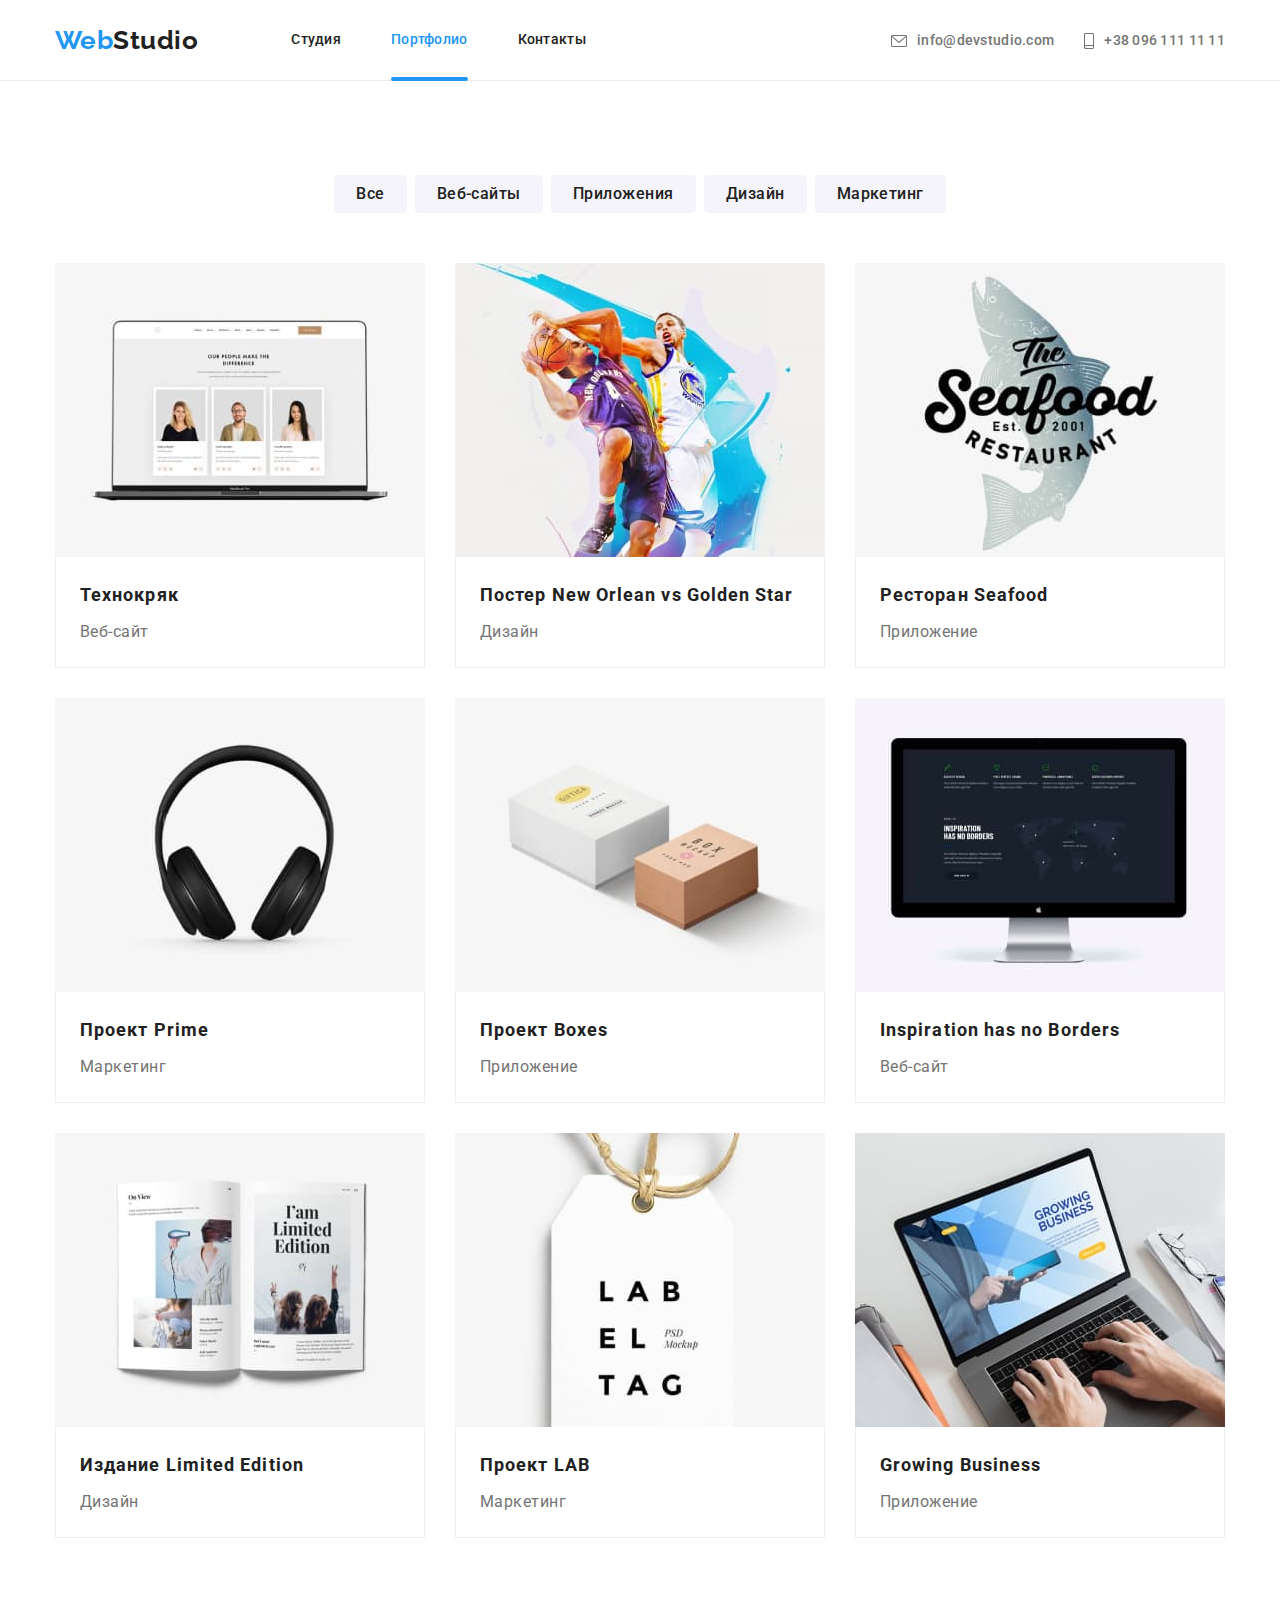
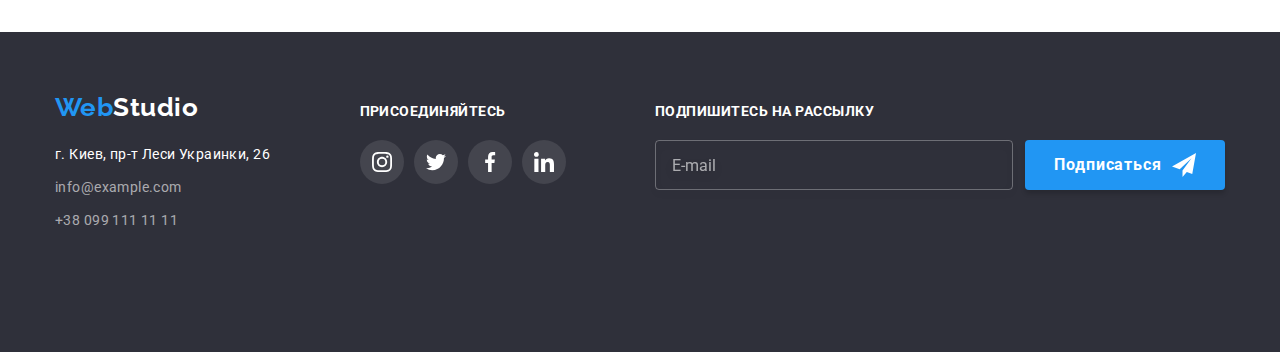
==== commit 2aac4210: "adaptive markup completed" ====
--- a/portfolio.html
+++ b/portfolio.html
@@ -18,7 +18,7 @@
   <body>
     <header class="header">
       <div class="header__content container">
-        <a class="logo" href="./index.html" title="На главную" lang="en"
+        <a class="logo" href="./index.html" title="На главную"
           ><span class="logo--accent">Web</span>Studio</a
         >
         <button
--- a/css/main.min.css
+++ b/css/main.min.css
@@ -1,3 +1,3 @@
 /*! modern-normalize v1.1.0 | MIT License | https://github.com/sindresorhus/modern-normalize */*,::after,::before{-webkit-box-sizing:border-box;box-sizing:border-box}html{-moz-tab-size:4;-o-tab-size:4;tab-size:4}html{line-height:1.15;-webkit-text-size-adjust:100%}body{margin:0}body{font-family:system-ui, -apple-system, 'Segoe UI', Roboto, Helvetica, Arial, sans-serif,- 'Apple Color Emoji', 'Segoe UI Emoji'}hr{height:0;color:inherit}abbr[title]{-webkit-text-decoration:underline dotted;text-decoration:underline dotted}b,strong{font-weight:bolder}code,kbd,pre,samp{font-family:ui-monospace, SFMono-Regular, Consolas, 'Liberation Mono', Menlo, monospace;font-size:1em}small{font-size:80%}sub,sup{font-size:75%;line-height:0;position:relative;vertical-align:baseline}sub{bottom:-0.25em}sup{top:-0.5em}table{text-indent:0;border-color:inherit}button,input,optgroup,select,textarea{font-family:inherit;font-size:100%;line-height:1.15;margin:0}button,select{text-transform:none}[type='button'],[type='reset'],[type='submit'],button{-webkit-appearance:button}::-moz-focus-inner{border-style:none;padding:0}:-moz-focusring{outline:1px dotted ButtonText}:-moz-ui-invalid{box-shadow:none}legend{padding:0}progress{vertical-align:baseline}::-webkit-inner-spin-button,::-webkit-outer-spin-button{height:auto}[type='search']{-webkit-appearance:textfield;outline-offset:-2px}::-webkit-search-decoration{-webkit-appearance:none}::-webkit-file-upload-button{-webkit-appearance:button;font:inherit}summary{display:list-item}h1,h2,h3,h4,h5,h6,p{margin:0}ul{padding:0;margin:0;list-style:none}img{display:block;max-width:100%;height:auto}body{background-color:#fff;color:#757575;font-family:"Roboto",sans-serif;letter-spacing:0.03em}.container{margin-top:0;margin-bottom:0;margin-left:auto;margin-right:auto;padding-top:0;padding-bottom:0;padding-left:15px;padding-right:15px;width:100%;min-width:300px;max-width:480px}@media screen and (min-width: 768px){.container{max-width:768px}}@media screen and (min-width: 1200px){.container{max-width:1200px}}.section{padding-top:60px;padding-bottom:60px}.section--team{background-color:#f5f4fa}@media screen and (min-width: 1200px){.section{padding-top:94px;padding-bottom:94px}}.section--specialisation{display:none;padding-top:0}@media screen and (min-width: 1200px){.section--specialisation{display:block}}.section__title{margin-bottom:50px;color:#212121;font-weight:700;font-size:28px;line-height:1.174;text-align:center}@media screen and (min-width: 1200px){.section__title{margin-bottom:50px;font-size:36px}}.button{display:-webkit-box;display:-ms-flexbox;display:flex;-webkit-box-pack:center;-ms-flex-pack:center;justify-content:center;-webkit-box-align:center;-ms-flex-align:center;align-items:center;min-width:200px;min-height:50px;margin-top:0;margin-left:auto;margin-right:auto;margin-bottom:0;padding-top:10px;padding-bottom:10px;padding-left:10px;padding-right:10px;color:#fff;font-family:"Roboto",sans-serif;font-weight:700;font-size:16px;line-height:1.87;letter-spacing:0.06em;text-align:center;cursor:pointer;background-color:#2196f3;border:1px transparent;border-radius:4px;-webkit-box-shadow:0px 4px 4px rgba(0,0,0,0.15);box-shadow:0px 4px 4px rgba(0,0,0,0.15)}.button:hover,.button:focus{background:#188ce8;-webkit-box-shadow:0px 4px 4px rgba(0,0,0,0.25);box-shadow:0px 4px 4px rgba(0,0,0,0.25);outline:none}.button__icon{display:-webkit-inline-box;display:-ms-inline-flexbox;display:inline-flex;width:24px;height:24px}.button__icon--append{margin-left:10px}.header{position:relative;padding-top:16px;padding-bottom:16px;border-bottom:1px solid #ececec}@media screen and (min-width: 768px){.header{padding-top:0;padding-bottom:0}}.header__content{display:-webkit-box;display:-ms-flexbox;display:flex;-webkit-box-align:center;-ms-flex-align:center;align-items:center}.logo{display:-webkit-inline-box;display:-ms-inline-flexbox;display:inline-flex;margin-top:0;margin-bottom:0;margin-left:0;margin-right:0;color:#212121;font-family:"Raleway",sans-serif;font-weight:700;font-size:24px;line-height:1.174;text-decoration:none}.logo:focus{outline:#2196f3 solid 1px}@media screen and (min-width: 768px){.logo{margin-right:88px}}@media screen and (min-width: 1200px){.logo{font-size:26px;margin-right:93px}}.logo--inverse{display:block;margin-bottom:20px;margin-right:0;color:#fff;text-align:center}@media screen and (min-width: 1200px){.logo--inverse{text-align:left}}.logo--accent{color:#2196f3}.menu{display:none;padding-left:40px;padding-right:40px;padding-top:48px;padding-bottom:48px;z-index:990;background-color:#fff}@media screen and (max-width: 767px){.menu.is-open{display:block;position:absolute;top:0;left:0;width:100%;height:796px}}@media screen and (min-width: 768px){.menu{-ms-flex-preferred-size:100%;flex-basis:100%;display:-webkit-box;display:-ms-flexbox;display:flex;-webkit-box-pack:justify;-ms-flex-pack:justify;justify-content:space-between;-webkit-box-align:center;-ms-flex-align:center;align-items:center;padding-left:0;padding-right:0;padding-top:0;padding-bottom:0}}.menu__button{position:absolute;top:10px;right:0;display:-webkit-inline-box;display:-ms-inline-flexbox;display:inline-flex;margin-left:auto;margin-right:0;margin-top:0;margin-bottom:0;padding:0;z-index:991;border-color:transparent;background-color:transparent;cursor:pointer;color:#212121}.menu__button:focus{outline:none}@media screen and (min-width: 768px){.menu__button{display:none}}.menu__icon{fill:currentColor;-webkit-transition-property:color;transition-property:color;-webkit-transition-duration:250ms;transition-duration:250ms;-webkit-transition-timing-function:cubic-bezier(0.4, 0, 0.2, 1);transition-timing-function:cubic-bezier(0.4, 0, 0.2, 1)}.menu__icon--menu{display:block}.menu__button.is-open .menu__icon--menu{display:none}.menu__icon--close{display:none}.menu__button.is-open .menu__icon--close{display:block}.menu__button:hover .menu__icon,.menu__button:focus .menu__icon{color:#2196f3}.site-nav{display:block;margin-bottom:302px}@media screen and (min-width: 768px){.site-nav{display:-webkit-box;display:-ms-flexbox;display:flex;margin-bottom:0}}.site-nav__item:not(:last-child){margin-right:50px;margin-bottom:32px}@media screen and (min-width: 768px){.site-nav__item:not(:last-child){margin-bottom:0}}.site-nav__link{display:block;color:#212121;font-weight:500;font-size:40px;line-height:1.18;letter-spacing:0.02em;text-decoration:none;-webkit-transition-property:color;transition-property:color;-webkit-transition-duration:250ms;transition-duration:250ms;-webkit-transition-timing-function:cubic-bezier(0.4, 0, 0.2, 1);transition-timing-function:cubic-bezier(0.4, 0, 0.2, 1)}@media screen and (min-width: 768px){.site-nav__link{position:relative;padding-top:32px;padding-bottom:32px;font-size:14px;line-height:1.14}}.site-nav__link:hover,.site-nav__link:focus,.site-nav__link--current{color:#2196f3;outline:none}.site-nav__link--current:focus{outline:#2196f3 solid 1px}@media screen and (min-width: 768px){.site-nav__link--current::after{position:absolute;bottom:-1px;left:0;content:'';width:100%;height:4px;background-color:#2196f3;border-radius:2px}}.contacts{display:-webkit-box;display:-ms-flexbox;display:flex;-ms-flex-wrap:wrap;flex-wrap:wrap;-webkit-box-orient:vertical;-webkit-box-direction:reverse;-ms-flex-direction:column-reverse;flex-direction:column-reverse;margin-bottom:64px}@media screen and (min-width: 768px){.contacts{-webkit-box-orient:vertical;-webkit-box-direction:normal;-ms-flex-direction:column;flex-direction:column;margin-left:auto;margin-bottom:0}}@media screen and (min-width: 1200px){.contacts{-ms-flex-wrap:nowrap;flex-wrap:nowrap;-webkit-box-orient:horizontal;-webkit-box-direction:normal;-ms-flex-direction:row;flex-direction:row;-webkit-box-align:center;-ms-flex-align:center;align-items:center}}.contacts__item:last-child{margin-bottom:32px}@media screen and (min-width: 768px){.contacts__item:last-child{margin-bottom:0}}@media screen and (min-width: 1200px){.contacts__item:first-child{margin-right:30px}}.contacts__link{margin-top:0;margin-bottom:0;font-weight:500;font-size:24px;line-height:1.17;letter-spacing:0.02em;text-decoration:none;color:#757575;-webkit-transition-property:color;transition-property:color;-webkit-transition-duration:250ms;transition-duration:250ms;-webkit-transition-timing-function:cubic-bezier(0.4, 0, 0.2, 1);transition-timing-function:cubic-bezier(0.4, 0, 0.2, 1)}@media screen and (max-width: 767px){.contacts__item:last-child .contacts__link{font-size:34px;line-height:1.18;color:#2196f3}}@media screen and (min-width: 768px){.contacts__link{font-size:12px;line-height:1.17;color:grtColor("text-primary")}}@media screen and (min-width: 1200px){.contacts__link{font-size:14px;line-height:1.14}}.contacts__link--semitransparent{color:rgba(255,255,255,0.6);font-weight:normal;font-size:14px;line-height:1.71;letter-spacing:0.03em}.contacts__link--white{color:#fff}.contacts__link:hover,.contacts__link:focus{color:#2196f3;outline:none}.contacts__icon{display:inline-block;margin-right:8px;vertical-align:middle;fill:currentColor}.contacts__icon--mail{display:none}@media screen and (min-width: 768px){.contacts__icon--mail{display:inline-block;width:14px;height:10px}}@media screen and (min-width: 1200px){.contacts__icon--mail{margin-right:10px;width:16px;height:12px}}.contacts__icon--phone{display:none}@media screen and (min-width: 768px){.contacts__icon--phone{display:inline-block;width:10px;height:14px}}@media screen and (min-width: 1200px){.contacts__icon--phone{margin-right:10px;width:10px;height:16px}}.hero{padding-top:118px;padding-bottom:118px;max-width:480px;margin-left:auto;margin-right:auto;text-align:center;background-color:#c4c4c4;background-image:-webkit-gradient(linear, left top, right top, from(rgba(47,48,58,0.4)), to(rgba(47,48,58,0.4))),url("../images/hero-background-480.jpg");background-image:linear-gradient(to right, rgba(47,48,58,0.4), rgba(47,48,58,0.4)),url("../images/hero-background-480.jpg");background-position:center;background-size:cover;background-repeat:no-repeat}@media (min-device-pixel-ratio: 2), (-webkit-min-device-pixel-ratio: 2), (min-resolution: 192dpi), (min-resolution: 2dppx){.hero{background-image:-webkit-gradient(linear, left top, right top, from(rgba(47,48,58,0.4)), to(rgba(47,48,58,0.4))),url("../images/hero-background-480@2x.jpg");background-image:linear-gradient(to right, rgba(47,48,58,0.4), rgba(47,48,58,0.4)),url("../images/hero-background-480@2x.jpg")}}@media screen and (min-width: 481px){.hero{max-width:768px;background-image:-webkit-gradient(linear, left top, right top, from(rgba(47,48,58,0.4)), to(rgba(47,48,58,0.4))),url("../images/hero-background-768.jpg");background-image:linear-gradient(to right, rgba(47,48,58,0.4), rgba(47,48,58,0.4)),url("../images/hero-background-768.jpg")}}@media screen and (min-width: 481px) and (min-device-pixel-ratio: 2), screen and (min-width: 481px) and (-webkit-min-device-pixel-ratio: 2), screen and (min-width: 481px) and (min-resolution: 192dpi), screen and (min-width: 481px) and (min-resolution: 2dppx){.hero{background-image:-webkit-gradient(linear, left top, right top, from(rgba(47,48,58,0.4)), to(rgba(47,48,58,0.4))),url("../images/hero-background-768@2x.jpg");background-image:linear-gradient(to right, rgba(47,48,58,0.4), rgba(47,48,58,0.4)),url("../images/hero-background-768@2x.jpg")}}@media screen and (min-width: 769px){.hero{max-width:1600px;background-image:-webkit-gradient(linear, left top, right top, from(rgba(47,48,58,0.4)), to(rgba(47,48,58,0.4))),url("../images/hero-background-1600.jpg");background-image:linear-gradient(to right, rgba(47,48,58,0.4), rgba(47,48,58,0.4)),url("../images/hero-background-1600.jpg")}}@media screen and (min-width: 769px) and (min-device-pixel-ratio: 2), screen and (min-width: 769px) and (-webkit-min-device-pixel-ratio: 2), screen and (min-width: 769px) and (min-resolution: 192dpi), screen and (min-width: 769px) and (min-resolution: 2dppx){.hero{background-image:-webkit-gradient(linear, left top, right top, from(rgba(47,48,58,0.4)), to(rgba(47,48,58,0.4))),url("../images/hero-background-1600@2x.jpg");background-image:linear-gradient(to right, rgba(47,48,58,0.4), rgba(47,48,58,0.4)),url("../images/hero-background-1600@2x.jpg")}}@media screen and (min-width: 1200px){.hero{padding-top:200px;padding-bottom:200px}}.hero__title{margin-bottom:30px;color:#fff;font-weight:900;font-size:26px;line-height:1.61;text-align:center;letter-spacing:0.06em;text-transform:uppercase}@media screen and (min-width: 1200px){.hero__title{font-size:44px;line-height:1.36}}.modal-backdrop{position:fixed;top:0;left:0;width:100vw;height:100vh;background-color:rgba(0,0,0,0.2);visibility:visible;opacity:1;z-index:999;-webkit-transition-property:opacity, visibility;transition-property:opacity, visibility;-webkit-transition-duration:250ms;transition-duration:250ms;-webkit-transition-timing-function:cubic-bezier(0.4, 0, 0.2, 1);transition-timing-function:cubic-bezier(0.4, 0, 0.2, 1)}.modal-backdrop.is-hidden{visibility:hidden;pointer-events:none;opacity:0}@media screen and (max-height: 608px){.modal-backdrop{overflow-y:scroll}}.modal-container{position:absolute;top:50%;left:50%;display:block;width:450px;height:609px;padding:40px;background-color:#fff;border-radius:4px;-webkit-transform:translate(-50%, -50%) scale(1);transform:translate(-50%, -50%) scale(1);-webkit-transition-property:-webkit-transform;transition-property:-webkit-transform;transition-property:transform;transition-property:transform, -webkit-transform;-webkit-transition-duration:250ms;transition-duration:250ms;-webkit-transition-timing-function:cubic-bezier(0.4, 0, 0.2, 1);transition-timing-function:cubic-bezier(0.4, 0, 0.2, 1)}.modal-backdrop.is-hidden>.modal-container{-webkit-transform:translate(-50%, -50%) scale(0);transform:translate(-50%, -50%) scale(0)}@media screen and (max-height: 608px){.modal-container{top:100%}}@media screen and (min-width: 1200px){.modal-container{width:528px;height:581px}}.modal-container__button{position:absolute;top:8px;right:8px;display:-webkit-box;display:-ms-flexbox;display:flex;-webkit-box-pack:center;-ms-flex-pack:center;justify-content:center;-webkit-box-align:center;-ms-flex-align:center;align-items:center;width:30px;height:30px;padding:0;color:#212121;background-color:transparent;border:1px solid rgba(0,0,0,0.1);border-radius:50%}.modal-container__button:focus{outline:none}.modal-container__icon{fill:currentColor;-webkit-transition-property:color, -webkit-transform;transition-property:color, -webkit-transform;transition-property:color, transform;transition-property:color, transform, -webkit-transform;-webkit-transition-duration:250ms;transition-duration:250ms;-webkit-transition-timing-function:cubic-bezier(0.4, 0, 0.2, 1);transition-timing-function:cubic-bezier(0.4, 0, 0.2, 1)}.modal-container__button:hover .modal-container__icon,.modal-container__button:focus .modal-container__icon{color:#2196f3;-webkit-transform:rotateZ(360deg);transform:rotateZ(360deg)}.modal-container__title{margin-bottom:12px;font-weight:700;font-size:20px;line-height:1.15;text-align:center;color:#212121}@media screen and (min-width: 1200px){.modal-container__title{line-height:1.5}}.form{display:block}.form__field{position:relative;display:block;margin-top:0;margin-left:0;margin-right:0;margin-bottom:10px}.form__field--textarea{margin-bottom:20px}.form__field--checkbox{position:relative;margin-bottom:30px}@media screen and (min-width: 1200px){.form__field--checkbox{padding-left:12px}}.form__field:focus-within>.form__input,.form__field:focus-within>.form__icon{fill:#2196f3;border-color:#2196f3;outline:none}.form__label{display:block;margin-bottom:4px;font-size:12px;line-height:1.16;letter-spacing:0.01em}.form__input{width:100%;height:40px;padding-left:42px;padding-right:12px;color:inherit;background-color:inherit;border:1px solid rgba(33,33,33,0.2);border-radius:4px;-webkit-transition-property:border-color;transition-property:border-color;-webkit-transition-duration:250ms;transition-duration:250ms;-webkit-transition-timing-function:cubic-bezier(0.4, 0, 0.2, 1);transition-timing-function:cubic-bezier(0.4, 0, 0.2, 1)}.form__input--textarea{height:120px;padding-top:12px;padding-bottom:12px;padding-left:16px;padding-right:16px;resize:none}.form__input--textarea::-webkit-input-placeholder{color:rgba(117,117,117,0.5);font-size:14px;line-height:1.14;letter-spacing:0.01em}.form__input--textarea:-ms-input-placeholder{color:rgba(117,117,117,0.5);font-size:14px;line-height:1.14;letter-spacing:0.01em}.form__input--textarea::-ms-input-placeholder{color:rgba(117,117,117,0.5);font-size:14px;line-height:1.14;letter-spacing:0.01em}.form__input--textarea::placeholder{color:rgba(117,117,117,0.5);font-size:14px;line-height:1.14;letter-spacing:0.01em}.form__icon{position:absolute;bottom:21px;left:12px;fill:#212121;-webkit-transform:translateY(50%);transform:translateY(50%);-webkit-transition-property:fill;transition-property:fill;-webkit-transition-duration:250ms;transition-duration:250ms;-webkit-transition-timing-function:cubic-bezier(0.4, 0, 0.2, 1);transition-timing-function:cubic-bezier(0.4, 0, 0.2, 1)}.form__input-checkbox--hidden{position:absolute;width:1px;height:1px;overflow:hidden;clip:rect(0 0 0 0)}.form__label-checkbox{display:-webkit-box;display:-ms-flexbox;display:flex;-webkit-box-align:center;-ms-flex-align:center;align-items:center;font-size:12px;line-height:1.17}@media screen and (min-width: 1200px){.form__label-checkbox{font-size:14px;line-height:1.71}}.form__icon-checkbox{display:-webkit-inline-box;display:-ms-inline-flexbox;display:inline-flex;-webkit-box-pack:center;-ms-flex-pack:center;justify-content:center;-webkit-box-align:center;-ms-flex-align:center;align-items:center;width:16px;height:15px;margin-left:0;margin-top:0;margin-bottom:0;margin-right:auto;color:transparent;border:2px solid #212121;border-radius:2px;-webkit-box-shadow:none;box-shadow:none;fill:currentColor;stroke:currentColor;-webkit-transition-property:color border-color background-color box-shadow;transition-property:color border-color background-color box-shadow;-webkit-transition-duration:250ms;transition-duration:250ms;-webkit-transition-timing-function:cubic-bezier(0.4, 0, 0.2, 1);transition-timing-function:cubic-bezier(0.4, 0, 0.2, 1)}.form__input-checkbox:checked+.form__icon-checkbox{color:#fff;border-color:transparent;background-color:#2196f3}@media screen and (min-width: 1200px){.form__icon-checkbox{margin-right:8px}}.agreement-link{display:inline-block;color:#2196f3;text-decoration:underline}.features{display:block}@media screen and (min-width: 768px){.features{display:-webkit-box;display:-ms-flexbox;display:flex;-ms-flex-wrap:wrap;flex-wrap:wrap}}.features__item{display:block}.features__item:not(:last-child){margin-bottom:30px}@media screen and (min-width: 768px){.features__item{-ms-flex-preferred-size:calc((100% - 30px) / 2);flex-basis:calc((100% - 30px) / 2)}.features__item:not(:nth-child(2n)){margin-right:30px}.features__item:nth-child(2n){margin-right:0}.features__item:nth-last-child(-n+2){margin-bottom:0}}@media screen and (min-width: 1200px){.features__item{-ms-flex-preferred-size:calc((100% - 90px) / 4);flex-basis:calc((100% - 90px) / 4)}.features__item:not(:nth-child(4n)){margin-right:30px}.features__item:nth-child(4n){margin-right:0}.features__item:nth-last-child(-n+4){margin-bottom:0}}.features__icon{display:-webkit-box;display:-ms-flexbox;display:flex;-webkit-box-pack:center;-ms-flex-pack:center;justify-content:center;-webkit-box-align:center;-ms-flex-align:center;align-items:center;height:120px;margin-bottom:30px;background-color:#f5f4fa;border-radius:4px}.features__title{margin-bottom:10px;color:#212121;font-weight:700;font-size:14px;line-height:1.17;text-transform:uppercase;text-align:center}@media screen and (min-width: 1200px){.features__title{text-align:left}}.features__text{font-size:14px;line-height:1.71}.specialisation{display:-webkit-box;display:-ms-flexbox;display:flex}.specialisation__item{-ms-flex-preferred-size:calc((100% - 60px) / 3);flex-basis:calc((100% - 60px) / 3);position:relative}.specialisation__item:not(:last-child){margin-right:30px}.specialisation__text-container{position:absolute;bottom:0;left:0;display:-webkit-box;display:-ms-flexbox;display:flex;-webkit-box-pack:center;-ms-flex-pack:center;justify-content:center;-webkit-box-align:center;-ms-flex-align:center;align-items:center;width:100%;height:70px;background:rgba(47,48,58,0.8)}.specialisation__text{color:#fff;font-weight:700;font-size:14px;line-height:1.14;text-align:center;text-transform:uppercase}.team{display:block}@media screen and (min-width: 768px){.team{display:-webkit-box;display:-ms-flexbox;display:flex;-ms-flex-wrap:wrap;flex-wrap:wrap}}.team__item{display:block;background-color:#fff;border-bottom-left-radius:4px;border-bottom-right-radius:4px;-webkit-box-shadow:0px 1px 3px rgba(0,0,0,0.12),0px 1px 1px rgba(0,0,0,0.14),0px 2px 1px rgba(0,0,0,0.2);box-shadow:0px 1px 3px rgba(0,0,0,0.12),0px 1px 1px rgba(0,0,0,0.14),0px 2px 1px rgba(0,0,0,0.2)}.team__item:not(:last-child){margin-bottom:30px}@media screen and (min-width: 768px){.team__item{-ms-flex-preferred-size:calc((100% - 30px) / 2);flex-basis:calc((100% - 30px) / 2)}.team__item:not(:nth-child(2n)){margin-right:30px}.team__item:nth-child(2n){margin-right:0}.team__item:nth-last-child(-n+2){margin-bottom:0}}@media screen and (min-width: 1200px){.team__item{-ms-flex-preferred-size:calc((100% - 90px) / 4);flex-basis:calc((100% - 90px) / 4)}.team__item:not(:nth-child(4n)){margin-right:30px}.team__item:nth-child(4n){margin-right:0}.team__item:nth-last-child(-n+4){margin-bottom:0}}.team__meta{padding-top:30px;padding-bottom:30px;padding-left:32px;padding-right:32px;text-align:center}.team__title{margin-bottom:10px;color:#212121;font-weight:500;font-size:16px;line-height:1.19}.team__description{margin-bottom:16px;font-size:16px;line-height:1.19}.social{display:-webkit-box;display:-ms-flexbox;display:flex;-webkit-box-pack:center;-ms-flex-pack:center;justify-content:center;-webkit-box-align:center;-ms-flex-align:center;align-items:center;margin-left:auto;margin-right:auto}.social--text{-webkit-box-pack:start;-ms-flex-pack:start;justify-content:flex-start}@media screen and (min-width: 768px){.social--text{display:none}}.social__item:not(:last-child){margin-right:10px}.social__item--text:not(:last-child){margin-right:0;padding-right:10px;border-right:1px solid rgba(33,33,33,0.2)}.social__item--text:not(:first-child){padding-left:10px}.social__link{display:-webkit-box;display:-ms-flexbox;display:flex;-webkit-box-pack:center;-ms-flex-pack:center;justify-content:center;-webkit-box-align:center;-ms-flex-align:center;align-items:center;height:44px;width:44px;color:#afb1b8;border-radius:50%;-webkit-transition-property:color, background-color;transition-property:color, background-color;-webkit-transition-duration:250ms;transition-duration:250ms;-webkit-transition-timing-function:cubic-bezier(0.4, 0, 0.2, 1);transition-timing-function:cubic-bezier(0.4, 0, 0.2, 1)}.social__link--white{color:#fff;background-color:rgba(255,255,255,0.1)}.social__link:hover,.social__link:focus{background-color:#2196f3;color:#fff;outline:none}.social__link-text{font-weight:500;font-size:18px;line-height:1.22;text-decoration:none;letter-spacing:0.02em;color:#2196f3}.social__icon{display:block;fill:currentColor}.clients{display:-webkit-box;display:-ms-flexbox;display:flex;-webkit-box-align:center;-ms-flex-align:center;align-items:center;-ms-flex-wrap:wrap;flex-wrap:wrap}.clients__item{margin-bottom:30px;-ms-flex-preferred-size:calc((100% - 30px) / 2);flex-basis:calc((100% - 30px) / 2)}.clients__item:not(:nth-child(2n)){margin-right:30px}.clients__item:nth-child(2n){margin-right:0}.clients__item:nth-last-child(-n+2){margin-bottom:0}@media screen and (min-width: 768px){.clients__item{-ms-flex-preferred-size:calc((100% - 60px) / 3);flex-basis:calc((100% - 60px) / 3)}.clients__item:not(:nth-child(3n)){margin-right:30px}.clients__item:nth-child(3n){margin-right:0}.clients__item:nth-last-child(-n+3){margin-bottom:0}}@media screen and (min-width: 1200px){.clients__item{-ms-flex-preferred-size:calc((100% - 150px) / 6);flex-basis:calc((100% - 150px) / 6)}.clients__item:not(:nth-child(6n)){margin-right:30px}.clients__item:nth-child(6n){margin-right:0}.clients__item:nth-last-child(-n+6){margin-bottom:0}}.clients__link{display:-webkit-box;display:-ms-flexbox;display:flex;-webkit-box-pack:center;-ms-flex-pack:center;justify-content:center;-webkit-box-align:center;-ms-flex-align:center;align-items:center;width:100%;height:92px;color:#afb1b8;border:1px solid #afb1b8;border-radius:4px;text-decoration:none;-webkit-transition-property:color, border-color;transition-property:color, border-color;-webkit-transition-duration:250ms;transition-duration:250ms;-webkit-transition-timing-function:cubic-bezier(0.4, 0, 0.2, 1);transition-timing-function:cubic-bezier(0.4, 0, 0.2, 1)}.clients__link:hover,.clients__link:focus{border-color:#2196f3;color:#2196f3;outline:none}.clients__icon{display:block;fill:currentColor}.filter{display:-webkit-box;display:-ms-flexbox;display:flex;-ms-flex-wrap:wrap;flex-wrap:wrap;-webkit-box-pack:start;-ms-flex-pack:start;justify-content:flex-start;margin-bottom:25px}@media screen and (min-width: 768px){.filter{-webkit-box-pack:center;-ms-flex-pack:center;justify-content:center;margin-bottom:30px}}@media screen and (min-width: 1200px){.filter{margin-bottom:50px}}.filter__item{margin-bottom:15px}.filter__item:not(:last-child){margin-right:8px}@media screen and (min-width: 768px){.filter__item{margin-bottom:0}}.filter__button{min-height:38px;padding-top:6px;padding-bottom:6px;padding-left:22px;padding-right:22px;font-family:"Roboto",sans-serif;font-weight:500;font-size:16px;line-height:1.63;text-align:center;letter-spacing:0.03em;color:#212121;background-color:#f5f4fa;cursor:pointer;border:1px transparent;border-radius:4px;-webkit-transition-property:color, background-color, -webkit-box-shadow;transition-property:color, background-color, -webkit-box-shadow;transition-property:color, background-color, box-shadow;transition-property:color, background-color, box-shadow, -webkit-box-shadow;-webkit-transition-duration:250ms;transition-duration:250ms;-webkit-transition-timing-function:cubic-bezier(0.4, 0, 0.2, 1);transition-timing-function:cubic-bezier(0.4, 0, 0.2, 1)}.filter__button:hover,.filter__button:focus{color:#fff;background-color:#2196f3;-webkit-box-shadow:0px 3px 1px rgba(0,0,0,0.1),0px 1px 2px rgba(0,0,0,0.08),0px 2px 2px rgba(0,0,0,0.12);box-shadow:0px 3px 1px rgba(0,0,0,0.1),0px 1px 2px rgba(0,0,0,0.08),0px 2px 2px rgba(0,0,0,0.12);outline:none}.product-set{display:block}@media screen and (min-width: 768px){.product-set{display:-webkit-box;display:-ms-flexbox;display:flex;-ms-flex-wrap:wrap;flex-wrap:wrap;margin-top:calc(-1 * 30px);margin-left:calc(-1 * 30px)}}.product-set__item{display:block;background-color:#fff}.product-set__item:not(:last-child){margin-bottom:30px}@media screen and (min-width: 768px){.product-set__item{-ms-flex-preferred-size:calc(100% / 2 - 30px);flex-basis:calc(100% / 2 - 30px);margin-left:30px;margin-top:30px}.product-set__item:nth-child(n){margin-bottom:0}}@media screen and (min-width: 1200px){.product-set__item{-ms-flex-preferred-size:calc(100% / 3 - 30px);flex-basis:calc(100% / 3 - 30px)}}.product{width:100%;height:100%}.product__link{display:block;width:100%;height:100%;color:#757575;text-decoration:none;-webkit-transition-property:-webkit-box-shadow;transition-property:-webkit-box-shadow;transition-property:box-shadow;transition-property:box-shadow, -webkit-box-shadow;-webkit-transition-duration:250ms;transition-duration:250ms;-webkit-transition-timing-function:cubic-bezier(0.4, 0, 0.2, 1);transition-timing-function:cubic-bezier(0.4, 0, 0.2, 1)}@media screen and (min-width: 768px){.product__link{display:-webkit-box;display:-ms-flexbox;display:flex;-webkit-box-orient:vertical;-webkit-box-direction:normal;-ms-flex-direction:column;flex-direction:column}}.product__link:hover,.product__link:focus{-webkit-box-shadow:0px 1px 1px rgba(0,0,0,0.12),0px 4px 4px rgba(0,0,0,0.06),1px 4px 6px rgba(0,0,0,0.16);box-shadow:0px 1px 1px rgba(0,0,0,0.12),0px 4px 4px rgba(0,0,0,0.06),1px 4px 6px rgba(0,0,0,0.16);outline:none}.product__overlay-container{position:relative;overflow:hidden}.product__overlay{position:absolute;top:0;left:0;width:100%;height:100%;padding-top:63px;padding-bottom:63px;padding-left:24px;padding-right:24px;background-color:rgba(33,150,243,0.9);-webkit-transform:translateY(100%);transform:translateY(100%);-webkit-transition-duration:250ms;transition-duration:250ms;-webkit-transition-timing-function:cubic-bezier(0.4, 0, 0.2, 1);transition-timing-function:cubic-bezier(0.4, 0, 0.2, 1)}.product__link:hover .product__overlay,.product__link:focus .product__overlay{-webkit-transform:translateY(0);transform:translateY(0);-webkit-transition-duration:250ms;transition-duration:250ms;-webkit-transition-timing-function:cubic-bezier(0.4, 0, 0.2, 1);transition-timing-function:cubic-bezier(0.4, 0, 0.2, 1)}.product__overlay-description{color:#fff;font-size:18px;line-height:1.56}.product__meta{padding-top:20px;padding-bottom:20px;padding-left:24px;padding-right:24px;border-bottom:1px solid #eee;border-left:1px solid #eee;border-right:1px solid #eee}@media screen and (min-width: 768px){.product__meta{-webkit-box-flex:1;-ms-flex-positive:1;flex-grow:1}}.product__title{color:#212121;margin-bottom:4px;font-weight:700;font-size:18px;line-height:2;letter-spacing:0.06em}.product__description{font-size:16px;line-height:1.88}.footer{padding-top:60px;padding-bottom:60px;background-color:#2f303a}.footer__content{display:block}@media screen and (min-width: 768px){.footer__content{display:-webkit-box;display:-ms-flexbox;display:flex;-ms-flex-wrap:wrap;flex-wrap:wrap;-ms-flex-pack:distribute;justify-content:space-around}}@media screen and (min-width: 1200px){.footer__content{-webkit-box-pack:justify;-ms-flex-pack:justify;justify-content:space-between}}.footer__social-container{margin-bottom:60px;color:#fff}@media screen and (min-width: 1200px){.footer__social-container{padding-top:12px}}.footer__title{margin-bottom:20px;color:#fff;font-weight:700;font-size:14px;line-height:1.14;text-transform:uppercase;text-align:center}@media screen and (min-width: 1200px){.footer__title{text-align:left}}@media screen and (min-width: 1200px){.footer__subscription-container{padding-top:12px;margin-right:0;margin-left:0}}.address{font-style:normal;margin-bottom:60px}.address__item{text-align:center}.address__item:not(:last-child){margin-bottom:8px}@media screen and (min-width: 1200px){.address__item{text-align:left}.address__item:not(:last-child){margin-bottom:9px}}.form-subscription{display:block}@media screen and (min-width: 1200px){.form-subscription{display:-webkit-box;display:-ms-flexbox;display:flex;-webkit-box-align:center;-ms-flex-align:center;align-items:center}}.form-subscription__input{display:block;height:50px;width:100%;margin-top:0;margin-bottom:20px;padding-left:16px;padding-right:16px;margin-left:0;color:#fff;background-color:inherit;border:1px solid rgba(255,255,255,0.3);-webkit-filter:drop-shadow(0px 4px 4px rgba(0,0,0,0.15));filter:drop-shadow(0px 4px 4px rgba(0,0,0,0.15));border-radius:4px;-webkit-transition-property:border-color;transition-property:border-color;-webkit-transition-duration:250ms;transition-duration:250ms;-webkit-transition-timing-function:cubic-bezier(0.4, 0, 0.2, 1);transition-timing-function:cubic-bezier(0.4, 0, 0.2, 1)}.form-subscription__input::-webkit-input-placeholder{font-size:16px;line-height:1.25;color:rgba(255,255,255,0.6)}.form-subscription__input:-ms-input-placeholder{font-size:16px;line-height:1.25;color:rgba(255,255,255,0.6)}.form-subscription__input::-ms-input-placeholder{font-size:16px;line-height:1.25;color:rgba(255,255,255,0.6)}.form-subscription__input::placeholder{font-size:16px;line-height:1.25;color:rgba(255,255,255,0.6)}.form-subscription__input:focus-within{border-color:#2196f3;outline:none}@media screen and (min-width: 768px){.form-subscription__input{width:450px}}@media screen and (min-width: 1200px){.form-subscription__input{display:-webkit-box;display:-ms-flexbox;display:flex;-webkit-box-align:center;-ms-flex-align:center;align-items:center;margin-bottom:0;margin-right:12px;width:358px}}
+ 'Apple Color Emoji', 'Segoe UI Emoji'}hr{height:0;color:inherit}abbr[title]{-webkit-text-decoration:underline dotted;text-decoration:underline dotted}b,strong{font-weight:bolder}code,kbd,pre,samp{font-family:ui-monospace, SFMono-Regular, Consolas, 'Liberation Mono', Menlo, monospace;font-size:1em}small{font-size:80%}sub,sup{font-size:75%;line-height:0;position:relative;vertical-align:baseline}sub{bottom:-0.25em}sup{top:-0.5em}table{text-indent:0;border-color:inherit}button,input,optgroup,select,textarea{font-family:inherit;font-size:100%;line-height:1.15;margin:0}button,select{text-transform:none}[type='button'],[type='reset'],[type='submit'],button{-webkit-appearance:button}::-moz-focus-inner{border-style:none;padding:0}:-moz-focusring{outline:1px dotted ButtonText}:-moz-ui-invalid{box-shadow:none}legend{padding:0}progress{vertical-align:baseline}::-webkit-inner-spin-button,::-webkit-outer-spin-button{height:auto}[type='search']{-webkit-appearance:textfield;outline-offset:-2px}::-webkit-search-decoration{-webkit-appearance:none}::-webkit-file-upload-button{-webkit-appearance:button;font:inherit}summary{display:list-item}h1,h2,h3,h4,h5,h6,p{margin:0}ul{padding:0;margin:0;list-style:none}img{display:block;max-width:100%;height:auto}body{background-color:#fff;color:#757575;font-family:"Roboto",sans-serif;letter-spacing:0.03em}.container{margin-top:0;margin-bottom:0;margin-left:auto;margin-right:auto;padding-top:0;padding-bottom:0;padding-left:15px;padding-right:15px;width:100%;min-width:300px;max-width:480px}@media screen and (min-width: 768px){.container{max-width:768px}}@media screen and (min-width: 1200px){.container{max-width:1200px}}.section{padding-top:60px;padding-bottom:60px}.section--team{background-color:#f5f4fa}@media screen and (min-width: 1200px){.section{padding-top:94px;padding-bottom:94px}}.section--specialisation{display:none;padding-top:0}@media screen and (min-width: 1200px){.section--specialisation{display:block}}.section__title{margin-bottom:30px;color:#212121;font-weight:700;font-size:28px;line-height:1.18;text-align:center}@media screen and (min-width: 1200px){.section__title{margin-bottom:50px;font-size:36px;line-height:1.17}}.button{display:-webkit-box;display:-ms-flexbox;display:flex;-webkit-box-pack:center;-ms-flex-pack:center;justify-content:center;-webkit-box-align:center;-ms-flex-align:center;align-items:center;min-width:200px;min-height:50px;margin-top:0;margin-left:auto;margin-right:auto;margin-bottom:0;padding-top:10px;padding-bottom:10px;padding-left:10px;padding-right:10px;color:#fff;font-family:"Roboto",sans-serif;font-weight:700;font-size:16px;line-height:1.87;letter-spacing:0.06em;text-align:center;cursor:pointer;background-color:#2196f3;border:1px transparent;border-radius:4px;-webkit-box-shadow:0px 4px 4px rgba(0,0,0,0.15);box-shadow:0px 4px 4px rgba(0,0,0,0.15)}.button:hover,.button:focus{background:#188ce8;-webkit-box-shadow:0px 4px 4px rgba(0,0,0,0.25);box-shadow:0px 4px 4px rgba(0,0,0,0.25);outline:none}.button__icon{display:-webkit-inline-box;display:-ms-inline-flexbox;display:inline-flex;width:24px;height:24px}.button__icon--append{margin-left:10px}.header{position:relative;padding-top:16px;padding-bottom:16px;border-bottom:1px solid #ececec}@media screen and (min-width: 768px){.header{padding-top:0;padding-bottom:0}}.header__content{display:block}@media screen and (min-width: 768px){.header__content{display:-webkit-box;display:-ms-flexbox;display:flex;-webkit-box-align:center;-ms-flex-align:center;align-items:center}}.logo{display:block;margin-top:0;margin-bottom:0;margin-left:0;margin-right:0;color:#212121;font-family:"Raleway",sans-serif;font-weight:700;font-size:24px;line-height:1.17;text-decoration:none}.logo:focus{outline:#2196f3 solid 1px}@media screen and (min-width: 768px){.logo{margin-right:88px}}@media screen and (min-width: 1200px){.logo{margin-right:93px;font-size:26px;line-height:1.17}}.logo--inverse{margin-bottom:20px;margin-right:0;color:#fff;text-align:center}@media screen and (min-width: 1200px){.logo--inverse{text-align:left}}.logo--accent{color:#2196f3}.menu{display:none;padding-left:40px;padding-right:40px;padding-top:48px;padding-bottom:48px;z-index:990;background-color:#fff}@media screen and (max-width: 767px){.menu.is-open{display:block;position:absolute;top:0;left:0;width:100%;height:796px}}@media screen and (min-width: 768px){.menu{-ms-flex-preferred-size:100%;flex-basis:100%;display:-webkit-box;display:-ms-flexbox;display:flex;-webkit-box-pack:justify;-ms-flex-pack:justify;justify-content:space-between;-webkit-box-align:center;-ms-flex-align:center;align-items:center;padding-left:0;padding-right:0;padding-top:0;padding-bottom:0}}.menu__button{position:absolute;top:10px;right:0;display:-webkit-inline-box;display:-ms-inline-flexbox;display:inline-flex;margin-left:auto;margin-right:0;margin-top:0;margin-bottom:0;padding:0;z-index:991;border-color:transparent;background-color:transparent;cursor:pointer;color:#212121}.menu__button:focus{outline:none}@media screen and (min-width: 768px){.menu__button{display:none}}.menu__icon{fill:currentColor;-webkit-transition-property:color;transition-property:color;-webkit-transition-duration:250ms;transition-duration:250ms;-webkit-transition-timing-function:cubic-bezier(0.4, 0, 0.2, 1);transition-timing-function:cubic-bezier(0.4, 0, 0.2, 1)}.menu__icon--menu{display:block}.menu__button.is-open .menu__icon--menu{display:none}.menu__icon--close{display:none}.menu__button.is-open .menu__icon--close{display:block}.menu__button:hover .menu__icon,.menu__button:focus .menu__icon{color:#2196f3}.site-nav{display:block;margin-bottom:302px}@media screen and (min-width: 768px){.site-nav{display:-webkit-box;display:-ms-flexbox;display:flex;margin-bottom:0}}.site-nav__item:not(:last-child){margin-bottom:32px}@media screen and (min-width: 768px){.site-nav__item:not(:last-child){margin-bottom:0;margin-right:50px}}.site-nav__link{display:block;color:#212121;font-weight:500;font-size:40px;line-height:1.18;letter-spacing:0.02em;text-decoration:none;-webkit-transition-property:color;transition-property:color;-webkit-transition-duration:250ms;transition-duration:250ms;-webkit-transition-timing-function:cubic-bezier(0.4, 0, 0.2, 1);transition-timing-function:cubic-bezier(0.4, 0, 0.2, 1)}@media screen and (min-width: 768px){.site-nav__link{position:relative;padding-top:32px;padding-bottom:32px;font-size:14px;line-height:1.14}}.site-nav__link:hover,.site-nav__link:focus,.site-nav__link--current{color:#2196f3;outline:none}.site-nav__link--current:focus{outline:#2196f3 solid 1px}@media screen and (min-width: 768px){.site-nav__link--current::after{position:absolute;bottom:-1px;left:0;content:'';width:100%;height:4px;background-color:#2196f3;border-radius:2px}}.contacts{display:-webkit-box;display:-ms-flexbox;display:flex;-ms-flex-wrap:wrap;flex-wrap:wrap;-webkit-box-orient:vertical;-webkit-box-direction:reverse;-ms-flex-direction:column-reverse;flex-direction:column-reverse;margin-bottom:64px}@media screen and (min-width: 768px){.contacts{-webkit-box-orient:vertical;-webkit-box-direction:normal;-ms-flex-direction:column;flex-direction:column;margin-left:auto;margin-bottom:0}}@media screen and (min-width: 1200px){.contacts{-ms-flex-wrap:nowrap;flex-wrap:nowrap;-webkit-box-orient:horizontal;-webkit-box-direction:normal;-ms-flex-direction:row;flex-direction:row;-webkit-box-align:center;-ms-flex-align:center;align-items:center}}.contacts__item:last-child{margin-bottom:32px}@media screen and (min-width: 768px){.contacts__item:last-child{margin-bottom:0}}@media screen and (min-width: 768px){.contacts__item:first-child{margin-bottom:10px}}@media screen and (min-width: 1200px){.contacts__item:first-child{margin-right:30px;margin-bottom:0}}.contacts__link{font-weight:500;font-size:24px;line-height:1.17;letter-spacing:0.02em;text-decoration:none;color:#757575;-webkit-transition-property:color;transition-property:color;-webkit-transition-duration:250ms;transition-duration:250ms;-webkit-transition-timing-function:cubic-bezier(0.4, 0, 0.2, 1);transition-timing-function:cubic-bezier(0.4, 0, 0.2, 1)}@media screen and (max-width: 767px){.contacts__item:last-child .contacts__link{font-size:34px;line-height:1.18;color:#2196f3}}@media screen and (min-width: 768px){.contacts__link{font-size:12px;line-height:1.17;color:grtColor("text-primary")}}@media screen and (min-width: 1200px){.contacts__link{font-size:14px;line-height:1.14}}.contacts__link--semitransparent{color:rgba(255,255,255,0.6);font-weight:normal;font-size:14px;line-height:1.71;letter-spacing:0.03em}.contacts__link--white{color:#fff}.contacts__link:hover,.contacts__link:focus{color:#2196f3;outline:none}.contacts__icon{display:none;margin-right:8px;vertical-align:middle;fill:currentColor}@media screen and (min-width: 768px){.contacts__icon{display:inline-block}}.contacts__icon--mail{width:14px;height:10px}@media screen and (min-width: 1200px){.contacts__icon--mail{margin-right:10px;width:16px;height:12px}}.contacts__icon--phone{width:10px;height:14px}@media screen and (min-width: 1200px){.contacts__icon--phone{margin-right:10px;height:16px}}.hero{padding-top:118px;padding-bottom:118px;max-width:480px;margin-left:auto;margin-right:auto;text-align:center;background-color:#c4c4c4;background-image:-webkit-gradient(linear, left top, right top, from(rgba(47,48,58,0.4)), to(rgba(47,48,58,0.4))),url("../images/hero-background-480.jpg");background-image:linear-gradient(to right, rgba(47,48,58,0.4), rgba(47,48,58,0.4)),url("../images/hero-background-480.jpg");background-position:center;background-size:cover;background-repeat:no-repeat}@media (min-device-pixel-ratio: 2), (-webkit-min-device-pixel-ratio: 2), (min-resolution: 192dpi), (min-resolution: 2dppx){.hero{background-image:-webkit-gradient(linear, left top, right top, from(rgba(47,48,58,0.4)), to(rgba(47,48,58,0.4))),url("../images/hero-background-480@2x.jpg");background-image:linear-gradient(to right, rgba(47,48,58,0.4), rgba(47,48,58,0.4)),url("../images/hero-background-480@2x.jpg")}}@media screen and (min-width: 481px){.hero{max-width:768px;background-image:-webkit-gradient(linear, left top, right top, from(rgba(47,48,58,0.4)), to(rgba(47,48,58,0.4))),url("../images/hero-background-768.jpg");background-image:linear-gradient(to right, rgba(47,48,58,0.4), rgba(47,48,58,0.4)),url("../images/hero-background-768.jpg")}}@media screen and (min-width: 481px) and (min-device-pixel-ratio: 2), screen and (min-width: 481px) and (-webkit-min-device-pixel-ratio: 2), screen and (min-width: 481px) and (min-resolution: 192dpi), screen and (min-width: 481px) and (min-resolution: 2dppx){.hero{background-image:-webkit-gradient(linear, left top, right top, from(rgba(47,48,58,0.4)), to(rgba(47,48,58,0.4))),url("../images/hero-background-768@2x.jpg");background-image:linear-gradient(to right, rgba(47,48,58,0.4), rgba(47,48,58,0.4)),url("../images/hero-background-768@2x.jpg")}}@media screen and (min-width: 769px){.hero{max-width:1600px;background-image:-webkit-gradient(linear, left top, right top, from(rgba(47,48,58,0.4)), to(rgba(47,48,58,0.4))),url("../images/hero-background-1600.jpg");background-image:linear-gradient(to right, rgba(47,48,58,0.4), rgba(47,48,58,0.4)),url("../images/hero-background-1600.jpg")}}@media screen and (min-width: 769px) and (min-device-pixel-ratio: 2), screen and (min-width: 769px) and (-webkit-min-device-pixel-ratio: 2), screen and (min-width: 769px) and (min-resolution: 192dpi), screen and (min-width: 769px) and (min-resolution: 2dppx){.hero{background-image:-webkit-gradient(linear, left top, right top, from(rgba(47,48,58,0.4)), to(rgba(47,48,58,0.4))),url("../images/hero-background-1600@2x.jpg");background-image:linear-gradient(to right, rgba(47,48,58,0.4), rgba(47,48,58,0.4)),url("../images/hero-background-1600@2x.jpg")}}@media screen and (min-width: 1200px){.hero{padding-top:200px;padding-bottom:200px}}.hero__title{margin-bottom:30px;color:#fff;font-weight:900;font-size:26px;line-height:1.62;text-align:center;letter-spacing:0.06em;text-transform:uppercase}@media screen and (min-width: 1200px){.hero__title{font-size:44px;line-height:1.36}}.modal-backdrop{position:fixed;top:0;left:0;width:100vw;height:100vh;background-color:rgba(0,0,0,0.2);visibility:visible;opacity:1;z-index:999;-webkit-transition-property:opacity, visibility;transition-property:opacity, visibility;-webkit-transition-duration:250ms;transition-duration:250ms;-webkit-transition-timing-function:cubic-bezier(0.4, 0, 0.2, 1);transition-timing-function:cubic-bezier(0.4, 0, 0.2, 1)}.modal-backdrop.is-hidden{visibility:hidden;pointer-events:none;opacity:0}@media screen and (max-height: 608px){.modal-backdrop{overflow-y:scroll}}.modal-container{position:absolute;top:50%;left:50%;display:block;width:450px;height:609px;padding:40px;background-color:#fff;border-radius:4px;-webkit-box-shadow:0px 1px 3px rgba(0,0,0,0.12),0px 1px 1px rgba(0,0,0,0.14),0px 2px 1px rgba(0,0,0,0.2);box-shadow:0px 1px 3px rgba(0,0,0,0.12),0px 1px 1px rgba(0,0,0,0.14),0px 2px 1px rgba(0,0,0,0.2);-webkit-transform:translate(-50%, -50%) scale(1);transform:translate(-50%, -50%) scale(1);-webkit-transition-property:-webkit-transform;transition-property:-webkit-transform;transition-property:transform;transition-property:transform, -webkit-transform;-webkit-transition-duration:250ms;transition-duration:250ms;-webkit-transition-timing-function:cubic-bezier(0.4, 0, 0.2, 1);transition-timing-function:cubic-bezier(0.4, 0, 0.2, 1)}.modal-backdrop.is-hidden>.modal-container{-webkit-transform:translate(-50%, -50%) scale(0);transform:translate(-50%, -50%) scale(0)}@media screen and (max-height: 608px){.modal-container{top:100%}}@media screen and (min-width: 1200px){.modal-container{width:528px;height:581px}}.modal-container__button{position:absolute;top:8px;right:8px;display:-webkit-box;display:-ms-flexbox;display:flex;-webkit-box-pack:center;-ms-flex-pack:center;justify-content:center;-webkit-box-align:center;-ms-flex-align:center;align-items:center;width:30px;height:30px;padding:0;color:#212121;background-color:transparent;border:1px solid rgba(0,0,0,0.1);border-radius:50%}.modal-container__button:focus{outline:none}.modal-container__icon{fill:currentColor;-webkit-transition-property:color, -webkit-transform;transition-property:color, -webkit-transform;transition-property:color, transform;transition-property:color, transform, -webkit-transform;-webkit-transition-duration:250ms;transition-duration:250ms;-webkit-transition-timing-function:cubic-bezier(0.4, 0, 0.2, 1);transition-timing-function:cubic-bezier(0.4, 0, 0.2, 1)}.modal-container__button:hover .modal-container__icon,.modal-container__button:focus .modal-container__icon{color:#2196f3;-webkit-transform:rotateZ(360deg);transform:rotateZ(360deg)}.modal-container__title{margin-bottom:12px;font-weight:700;font-size:20px;line-height:1.5;text-align:center;color:#212121}@media screen and (min-width: 1200px){.modal-container__title{line-height:1.15}}.form{display:block}.form__field{position:relative;display:block;margin-top:0;margin-left:0;margin-right:0;margin-bottom:10px}.form__field--textarea{margin-bottom:20px}.form__field--checkbox{position:relative;margin-bottom:30px}@media screen and (min-width: 1200px){.form__field--checkbox{display:-webkit-box;display:-ms-flexbox;display:flex;-webkit-box-pack:center;-ms-flex-pack:center;justify-content:center}}.form__field:focus-within>.form__input,.form__field:focus-within>.form__icon{fill:#2196f3;border-color:#2196f3;outline:none}.form__label{display:block;margin-bottom:4px;font-size:12px;line-height:1.17;letter-spacing:0.01em}.form__input{width:100%;height:40px;padding-left:42px;padding-right:12px;color:inherit;background-color:inherit;border:1px solid rgba(33,33,33,0.2);border-radius:4px;-webkit-transition-property:border-color;transition-property:border-color;-webkit-transition-duration:250ms;transition-duration:250ms;-webkit-transition-timing-function:cubic-bezier(0.4, 0, 0.2, 1);transition-timing-function:cubic-bezier(0.4, 0, 0.2, 1)}.form__input--textarea{height:120px;padding-top:12px;padding-bottom:12px;padding-left:16px;padding-right:16px;resize:none}.form__input--textarea::-webkit-input-placeholder{color:rgba(117,117,117,0.5);font-size:14px;line-height:1.14;letter-spacing:0.01em}.form__input--textarea:-ms-input-placeholder{color:rgba(117,117,117,0.5);font-size:14px;line-height:1.14;letter-spacing:0.01em}.form__input--textarea::-ms-input-placeholder{color:rgba(117,117,117,0.5);font-size:14px;line-height:1.14;letter-spacing:0.01em}.form__input--textarea::placeholder{color:rgba(117,117,117,0.5);font-size:14px;line-height:1.14;letter-spacing:0.01em}.form__icon{position:absolute;bottom:21px;left:12px;fill:#212121;-webkit-transform:translateY(50%);transform:translateY(50%);-webkit-transition-property:fill;transition-property:fill;-webkit-transition-duration:250ms;transition-duration:250ms;-webkit-transition-timing-function:cubic-bezier(0.4, 0, 0.2, 1);transition-timing-function:cubic-bezier(0.4, 0, 0.2, 1)}.form__input-checkbox--hidden{position:absolute;width:1px;height:1px;overflow:hidden;clip:rect(0 0 0 0)}.form__label-checkbox{display:-webkit-box;display:-ms-flexbox;display:flex;-webkit-box-align:center;-ms-flex-align:center;align-items:center;margin-left:auto;margin-right:auto;font-size:12px;line-height:1.17}@media screen and (min-width: 1200px){.form__label-checkbox{font-size:14px;line-height:1.71}}.form__icon-checkbox{display:-webkit-inline-box;display:-ms-inline-flexbox;display:inline-flex;-webkit-box-pack:center;-ms-flex-pack:center;justify-content:center;-webkit-box-align:center;-ms-flex-align:center;align-items:center;width:16px;height:15px;margin-left:0;margin-top:0;margin-bottom:0;margin-right:auto;color:transparent;border:2px solid #212121;border-radius:2px;-webkit-box-shadow:none;box-shadow:none;fill:currentColor;stroke:currentColor;-webkit-transition-property:color border-color background-color box-shadow;transition-property:color border-color background-color box-shadow;-webkit-transition-duration:250ms;transition-duration:250ms;-webkit-transition-timing-function:cubic-bezier(0.4, 0, 0.2, 1);transition-timing-function:cubic-bezier(0.4, 0, 0.2, 1)}.form__input-checkbox:checked+.form__icon-checkbox{color:#fff;border-color:transparent;background-color:#2196f3}@media screen and (min-width: 1200px){.form__icon-checkbox{margin-right:8px}}.agreement-link{display:inline-block;color:#2196f3;text-decoration:underline}.features{display:block}@media screen and (min-width: 768px){.features{display:-webkit-box;display:-ms-flexbox;display:flex;-ms-flex-wrap:wrap;flex-wrap:wrap}}.features__item{display:block}.features__item:not(:last-child){margin-bottom:30px}@media screen and (min-width: 768px){.features__item{-ms-flex-preferred-size:calc((100% - 30px) / 2);flex-basis:calc((100% - 30px) / 2)}.features__item:not(:nth-child(2n)){margin-right:30px}.features__item:nth-child(2n),.features__item:last-child{margin-right:0}.features__item:nth-last-child(-n+2){margin-bottom:0}}@media screen and (min-width: 1200px){.features__item{-ms-flex-preferred-size:calc((100% - 90px) / 4);flex-basis:calc((100% - 90px) / 4)}.features__item:not(:nth-child(4n)){margin-right:30px}.features__item:nth-child(4n),.features__item:last-child{margin-right:0}.features__item:nth-last-child(-n+4){margin-bottom:0}}.features__icon{display:-webkit-box;display:-ms-flexbox;display:flex;-webkit-box-pack:center;-ms-flex-pack:center;justify-content:center;-webkit-box-align:center;-ms-flex-align:center;align-items:center;height:120px;margin-bottom:30px;background-color:#f5f4fa;border-radius:4px}.features__title{margin-bottom:10px;color:#212121;font-weight:700;font-size:14px;line-height:1.14;text-transform:uppercase;text-align:center}@media screen and (min-width: 768px){.features__title{text-align:left}}.features__text{font-size:14px;line-height:1.71}.specialisation{display:-webkit-box;display:-ms-flexbox;display:flex}.specialisation__item{-ms-flex-preferred-size:calc((100% - 60px) / 3);flex-basis:calc((100% - 60px) / 3);position:relative}.specialisation__item:not(:last-child){margin-right:30px}.specialisation__text-container{position:absolute;bottom:0;left:0;display:-webkit-box;display:-ms-flexbox;display:flex;-webkit-box-pack:center;-ms-flex-pack:center;justify-content:center;-webkit-box-align:center;-ms-flex-align:center;align-items:center;width:100%;height:70px;background:rgba(47,48,58,0.8)}.specialisation__text{color:#fff;font-weight:700;font-size:14px;line-height:1.14;text-align:center;text-transform:uppercase}.team{display:block}@media screen and (min-width: 768px){.team{display:-webkit-box;display:-ms-flexbox;display:flex;-ms-flex-wrap:wrap;flex-wrap:wrap}}.team__item{display:block;background-color:#fff;border-bottom-left-radius:4px;border-bottom-right-radius:4px;-webkit-box-shadow:0px 1px 3px rgba(0,0,0,0.12),0px 1px 1px rgba(0,0,0,0.14),0px 2px 1px rgba(0,0,0,0.2);box-shadow:0px 1px 3px rgba(0,0,0,0.12),0px 1px 1px rgba(0,0,0,0.14),0px 2px 1px rgba(0,0,0,0.2)}.team__item:not(:last-child){margin-bottom:30px}@media screen and (min-width: 768px){.team__item{-ms-flex-preferred-size:calc((100% - 30px) / 2);flex-basis:calc((100% - 30px) / 2)}.team__item:not(:nth-child(2n)){margin-right:30px}.team__item:nth-child(2n),.team__item:last-child{margin-right:0}.team__item:nth-last-child(-n+2){margin-bottom:0}}@media screen and (min-width: 1200px){.team__item{-ms-flex-preferred-size:calc((100% - 90px) / 4);flex-basis:calc((100% - 90px) / 4)}.team__item:not(:nth-child(4n)){margin-right:30px}.team__item:nth-child(4n),.team__item:last-child{margin-right:0}.team__item:nth-last-child(-n+4){margin-bottom:0}}.team__meta{padding-top:30px;padding-bottom:24px;text-align:center}.team__title{margin-bottom:10px;color:#212121;font-weight:500;font-size:16px;line-height:1.19}.team__description{margin-bottom:16px;font-size:16px;line-height:1.19}.social{display:-webkit-box;display:-ms-flexbox;display:flex;-webkit-box-pack:center;-ms-flex-pack:center;justify-content:center;-webkit-box-align:center;-ms-flex-align:center;align-items:center;margin-left:auto;margin-right:auto}.social--text{-webkit-box-pack:start;-ms-flex-pack:start;justify-content:flex-start}@media screen and (min-width: 768px){.social--text{display:none}}.social__item:not(:last-child){margin-right:10px}.social__item--text:not(:last-child){margin-right:0;padding-right:10px;border-right:1px solid rgba(33,33,33,0.2)}.social__item--text:not(:first-child){padding-left:10px}.social__link{display:-webkit-box;display:-ms-flexbox;display:flex;-webkit-box-pack:center;-ms-flex-pack:center;justify-content:center;-webkit-box-align:center;-ms-flex-align:center;align-items:center;height:44px;width:44px;color:#afb1b8;border-radius:50%;-webkit-transition-property:color, background-color;transition-property:color, background-color;-webkit-transition-duration:250ms;transition-duration:250ms;-webkit-transition-timing-function:cubic-bezier(0.4, 0, 0.2, 1);transition-timing-function:cubic-bezier(0.4, 0, 0.2, 1)}.social__link--white{color:#fff;background-color:rgba(255,255,255,0.1)}.social__link:hover,.social__link:focus{background-color:#2196f3;color:#fff;outline:none}.social__link-text{font-weight:500;font-size:18px;line-height:1.22;text-decoration:none;letter-spacing:0.02em;color:#2196f3}.social__icon{display:block;fill:currentColor}.clients{display:-webkit-box;display:-ms-flexbox;display:flex;-webkit-box-align:center;-ms-flex-align:center;align-items:center;-ms-flex-wrap:wrap;flex-wrap:wrap}.clients__item{margin-bottom:30px;-ms-flex-preferred-size:calc((100% - 30px) / 2);flex-basis:calc((100% - 30px) / 2)}.clients__item:not(:nth-child(2n)){margin-right:30px}.clients__item:nth-child(2n),.clients__item:last-child{margin-right:0}.clients__item:nth-last-child(-n+2){margin-bottom:0}@media screen and (min-width: 768px){.clients__item{-ms-flex-preferred-size:calc((100% - 60px) / 3);flex-basis:calc((100% - 60px) / 3)}.clients__item:not(:nth-child(3n)){margin-right:30px}.clients__item:nth-child(3n),.clients__item:last-child{margin-right:0}.clients__item:nth-last-child(-n+3){margin-bottom:0}}@media screen and (min-width: 1200px){.clients__item{-ms-flex-preferred-size:calc((100% - 150px) / 6);flex-basis:calc((100% - 150px) / 6)}.clients__item:not(:nth-child(6n)){margin-right:30px}.clients__item:nth-child(6n),.clients__item:last-child{margin-right:0}.clients__item:nth-last-child(-n+6){margin-bottom:0}}.clients__link{display:-webkit-box;display:-ms-flexbox;display:flex;-webkit-box-pack:center;-ms-flex-pack:center;justify-content:center;-webkit-box-align:center;-ms-flex-align:center;align-items:center;width:100%;height:92px;color:#afb1b8;border:1px solid #afb1b8;border-radius:4px;text-decoration:none;-webkit-transition-property:color, border-color;transition-property:color, border-color;-webkit-transition-duration:250ms;transition-duration:250ms;-webkit-transition-timing-function:cubic-bezier(0.4, 0, 0.2, 1);transition-timing-function:cubic-bezier(0.4, 0, 0.2, 1)}.clients__link:hover,.clients__link:focus{border-color:#2196f3;color:#2196f3;outline:none}.clients__icon{display:block;fill:currentColor}.filter{display:-webkit-box;display:-ms-flexbox;display:flex;-ms-flex-wrap:wrap;flex-wrap:wrap;-webkit-box-pack:start;-ms-flex-pack:start;justify-content:flex-start;margin-bottom:40px}@media screen and (min-width: 768px){.filter{-webkit-box-pack:center;-ms-flex-pack:center;justify-content:center;margin-bottom:30px}}@media screen and (min-width: 1200px){.filter{margin-bottom:50px}}.filter__item:not(:last-child){margin-right:8px}@media screen and (max-width: 767px){.filter__item{margin-bottom:15px}.filter__item:not(:nth-child(3n)){margin-right:8px}.filter__item:nth-child(3n),.filter__item:last-child{margin-right:0}.filter__item:nth-last-child(-n+3){margin-bottom:0}}.filter__button{min-height:38px;padding-top:6px;padding-bottom:6px;padding-left:22px;padding-right:22px;font-family:"Roboto",sans-serif;font-weight:500;font-size:16px;line-height:1.63;text-align:center;letter-spacing:0.03em;color:#212121;background-color:#f5f4fa;cursor:pointer;border:1px transparent;border-radius:4px;-webkit-transition-property:color, background-color, -webkit-box-shadow;transition-property:color, background-color, -webkit-box-shadow;transition-property:color, background-color, box-shadow;transition-property:color, background-color, box-shadow, -webkit-box-shadow;-webkit-transition-duration:250ms;transition-duration:250ms;-webkit-transition-timing-function:cubic-bezier(0.4, 0, 0.2, 1);transition-timing-function:cubic-bezier(0.4, 0, 0.2, 1)}.filter__button:hover,.filter__button:focus{color:#fff;background-color:#2196f3;-webkit-box-shadow:0px 3px 1px rgba(0,0,0,0.1),0px 1px 2px rgba(0,0,0,0.08),0px 2px 2px rgba(0,0,0,0.12);box-shadow:0px 3px 1px rgba(0,0,0,0.1),0px 1px 2px rgba(0,0,0,0.08),0px 2px 2px rgba(0,0,0,0.12);outline:none}.product-set{display:block}@media screen and (min-width: 768px){.product-set{display:-webkit-box;display:-ms-flexbox;display:flex;-ms-flex-wrap:wrap;flex-wrap:wrap;margin-top:calc(-1 * 30px);margin-left:calc(-1 * 30px)}}.product-set__item{display:block;background-color:#fff}@media screen and (max-width: 767px){.product-set__item:not(:last-child){margin-bottom:30px}}@media screen and (min-width: 768px){.product-set__item{-ms-flex-preferred-size:calc(100% / 2 - 30px);flex-basis:calc(100% / 2 - 30px);margin-left:30px;margin-top:30px}}@media screen and (min-width: 1200px){.product-set__item{-ms-flex-preferred-size:calc(100% / 3 - 30px);flex-basis:calc(100% / 3 - 30px)}}.product{width:100%;height:100%}.product__link{display:block;width:100%;height:100%;color:#757575;text-decoration:none;-webkit-transition-property:-webkit-box-shadow;transition-property:-webkit-box-shadow;transition-property:box-shadow;transition-property:box-shadow, -webkit-box-shadow;-webkit-transition-duration:250ms;transition-duration:250ms;-webkit-transition-timing-function:cubic-bezier(0.4, 0, 0.2, 1);transition-timing-function:cubic-bezier(0.4, 0, 0.2, 1)}@media screen and (min-width: 768px){.product__link{display:-webkit-box;display:-ms-flexbox;display:flex;-webkit-box-orient:vertical;-webkit-box-direction:normal;-ms-flex-direction:column;flex-direction:column}}.product__link:hover,.product__link:focus{-webkit-box-shadow:0px 1px 1px rgba(0,0,0,0.12),0px 4px 4px rgba(0,0,0,0.06),1px 4px 6px rgba(0,0,0,0.16);box-shadow:0px 1px 1px rgba(0,0,0,0.12),0px 4px 4px rgba(0,0,0,0.06),1px 4px 6px rgba(0,0,0,0.16);outline:none}.product__overlay-container{position:relative;overflow:hidden}.product__overlay{position:absolute;top:0;left:0;width:100%;height:100%;padding-top:63px;padding-bottom:63px;padding-left:24px;padding-right:24px;background-color:rgba(33,150,243,0.9);-webkit-transform:translateY(100%);transform:translateY(100%);-webkit-transition-duration:250ms;transition-duration:250ms;-webkit-transition-timing-function:cubic-bezier(0.4, 0, 0.2, 1);transition-timing-function:cubic-bezier(0.4, 0, 0.2, 1)}.product__link:hover .product__overlay,.product__link:focus .product__overlay{-webkit-transform:translateY(0);transform:translateY(0);-webkit-transition-duration:250ms;transition-duration:250ms;-webkit-transition-timing-function:cubic-bezier(0.4, 0, 0.2, 1);transition-timing-function:cubic-bezier(0.4, 0, 0.2, 1)}.product__overlay-description{color:#fff;font-size:18px;line-height:1.56}.product__meta{padding-top:20px;padding-bottom:20px;padding-left:24px;padding-right:24px;border-bottom:1px solid #eee;border-left:1px solid #eee;border-right:1px solid #eee}@media screen and (min-width: 768px){.product__meta{-webkit-box-flex:1;-ms-flex-positive:1;flex-grow:1}}.product__title{color:#212121;margin-bottom:4px;font-weight:700;font-size:18px;line-height:2;letter-spacing:0.06em}.product__description{font-size:16px;line-height:1.88}.footer{padding-top:60px;padding-bottom:60px;background-color:#2f303a}.footer__content{display:block}@media screen and (min-width: 768px){.footer__content{display:-webkit-box;display:-ms-flexbox;display:flex;-ms-flex-wrap:wrap;flex-wrap:wrap;-ms-flex-pack:distribute;justify-content:space-around}}@media screen and (min-width: 1200px){.footer__content{-webkit-box-pack:justify;-ms-flex-pack:justify;justify-content:space-between}}.footer__social-container{margin-bottom:60px;color:#fff}@media screen and (min-width: 1200px){.footer__social-container{padding-top:12px}}.footer__title{margin-bottom:20px;color:#fff;font-weight:700;font-size:14px;line-height:1.14;text-transform:uppercase;text-align:center}@media screen and (min-width: 1200px){.footer__title{text-align:left}}@media screen and (min-width: 1200px){.footer__subscription-container{padding-top:12px;margin-right:0;margin-left:0}}.address{font-style:normal;margin-bottom:60px}.address__item{text-align:center}.address__item:not(:last-child){margin-bottom:8px}@media screen and (min-width: 1200px){.address__item{text-align:left}.address__item:not(:last-child){margin-bottom:9px}}.form-subscription{display:block}@media screen and (min-width: 1200px){.form-subscription{display:-webkit-box;display:-ms-flexbox;display:flex;-webkit-box-align:center;-ms-flex-align:center;align-items:center}}.form-subscription__input{display:block;height:50px;width:100%;margin-top:0;margin-bottom:20px;padding-left:16px;padding-right:16px;margin-left:0;color:#fff;background-color:inherit;border:1px solid rgba(255,255,255,0.3);-webkit-filter:drop-shadow(0px 4px 4px rgba(0,0,0,0.15));filter:drop-shadow(0px 4px 4px rgba(0,0,0,0.15));border-radius:4px;-webkit-transition-property:border-color;transition-property:border-color;-webkit-transition-duration:250ms;transition-duration:250ms;-webkit-transition-timing-function:cubic-bezier(0.4, 0, 0.2, 1);transition-timing-function:cubic-bezier(0.4, 0, 0.2, 1)}.form-subscription__input::-webkit-input-placeholder{font-size:16px;line-height:1.25;color:rgba(255,255,255,0.6)}.form-subscription__input:-ms-input-placeholder{font-size:16px;line-height:1.25;color:rgba(255,255,255,0.6)}.form-subscription__input::-ms-input-placeholder{font-size:16px;line-height:1.25;color:rgba(255,255,255,0.6)}.form-subscription__input::placeholder{font-size:16px;line-height:1.25;color:rgba(255,255,255,0.6)}.form-subscription__input:focus-within{border-color:#2196f3;outline:none}@media screen and (min-width: 768px){.form-subscription__input{width:450px}}@media screen and (min-width: 1200px){.form-subscription__input{display:-webkit-box;display:-ms-flexbox;display:flex;-webkit-box-align:center;-ms-flex-align:center;align-items:center;margin-bottom:0;margin-right:12px;width:358px}}
 /*# sourceMappingURL=main.min.css.map */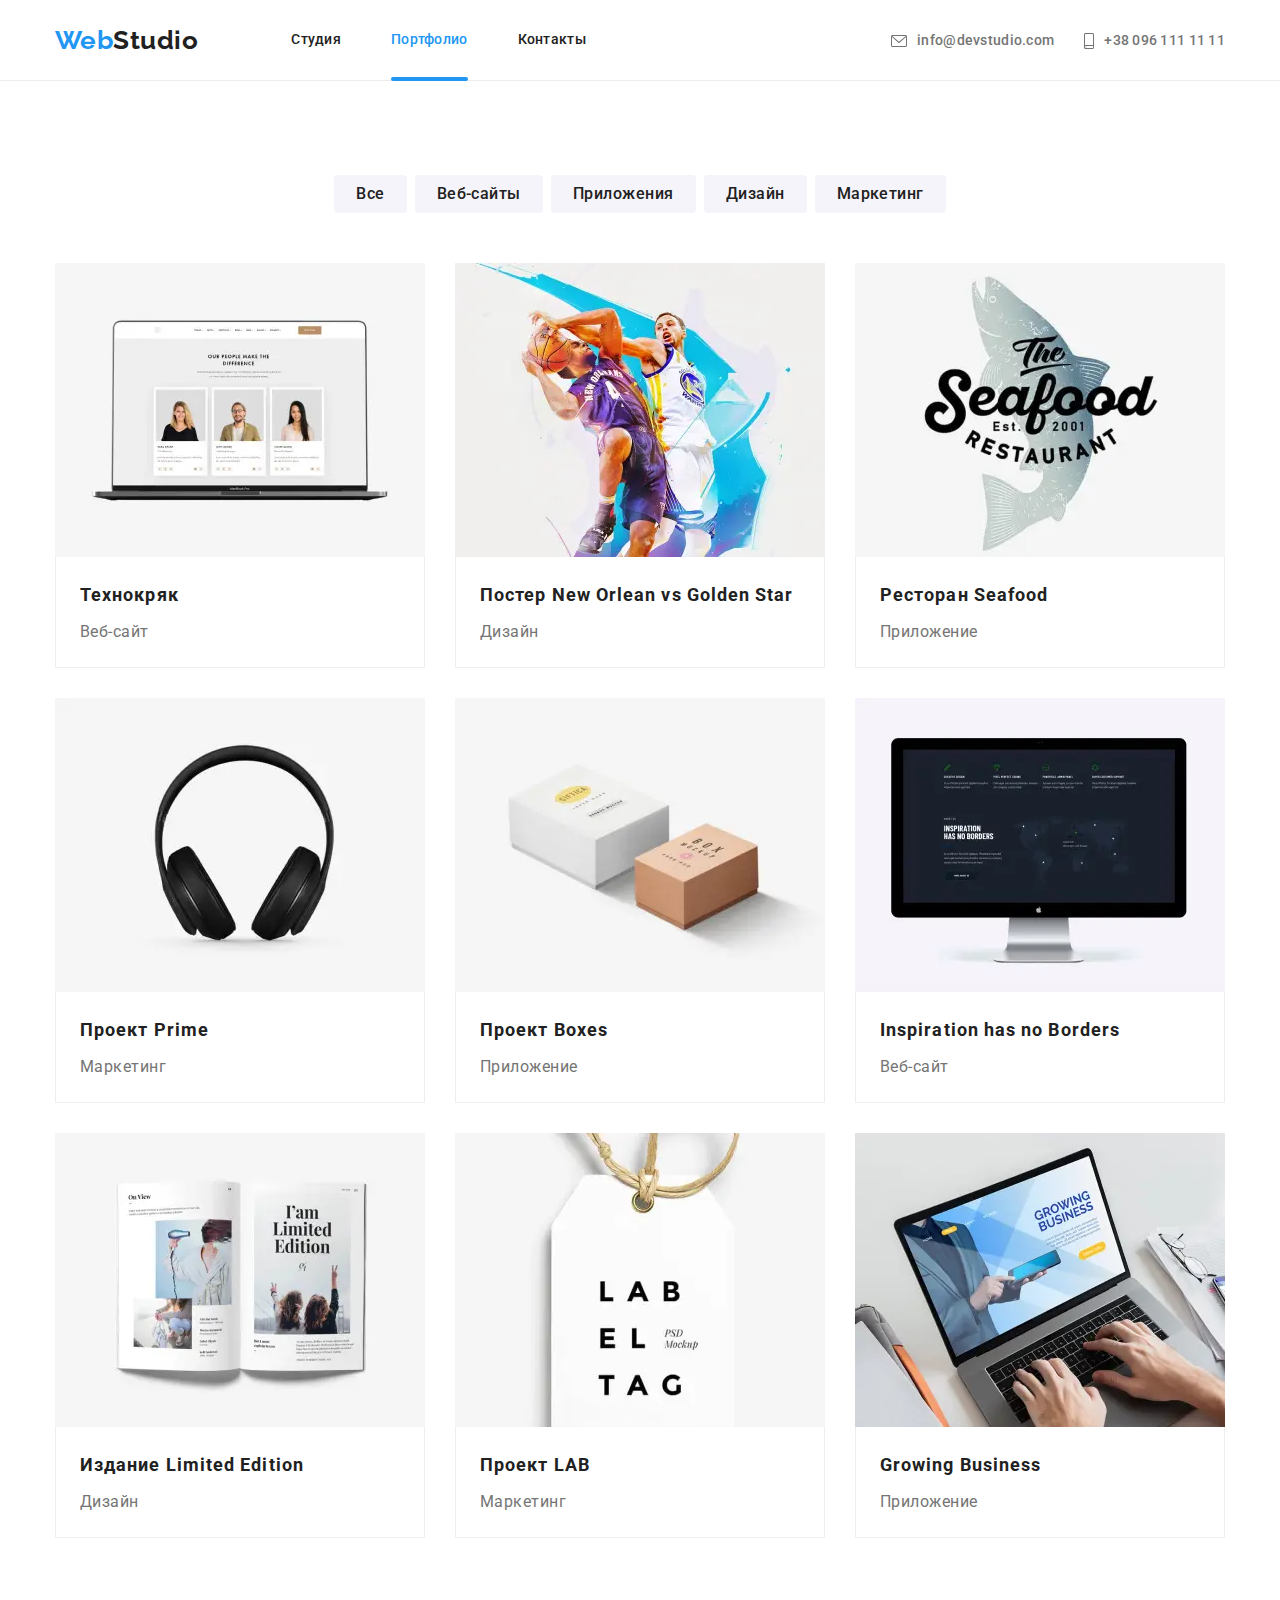
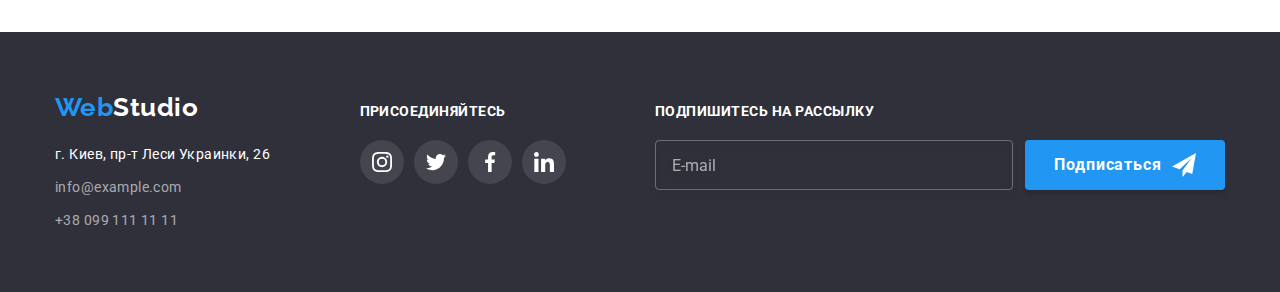
==== commit e9f079cf: "final commit" ====
--- a/portfolio.html
+++ b/portfolio.html
@@ -1,7 +1,7 @@
 <!DOCTYPE html>
 <html lang="ru">
   <head>
-    <meta name="viewport" content="width=fevice-width, initial-scale=1.0" />
+    <meta name="viewport" content="width=device-width, initial-scale=1.0" />
     <meta charset="UTF-8" />
     <meta name="description" content="Портфолио вебстудии" />
     <meta http-equiv="X-UA-Compatible" content="IE=edge" />
@@ -127,6 +127,33 @@
                     <picture>
                       <source
                         srcset="
+                          ./images/portfolio-001-450.webp    450w,
+                          ./images/portfolio-001-450@2x.webp 900w
+                        "
+                        media="(max-width: 767px)"
+                        sizes="450px"
+                        type="image/webp"
+                      />
+                      <source
+                        srcset="
+                          ./images/portfolio-001-354.webp    354w,
+                          ./images/portfolio-001-354@2x.webp 708w
+                        "
+                        media="(min-width: 768px) and (max-width: 1199px)"
+                        sizes="354px"
+                        type="image/webp"
+                      />
+                      <source
+                        srcset="
+                          ./images/portfolio-001-370.webp    370w,
+                          ./images/portfolio-001-370@2x.webp 740w
+                        "
+                        media="(min-width: 1200px)"
+                        sizes="370px"
+                        type="image/webp"
+                      />
+                      <source
+                        srcset="
                           ./images/portfolio-001-450.jpg    450w,
                           ./images/portfolio-001-450@2x.jpg 900w
                         "
@@ -149,7 +176,11 @@
                         media="(min-width: 1200px)"
                         sizes="370px"
                       />
-                      <img src="./images/portfolio-001-450.jpg" alt="Веб-сайт на экране ноутбука" />
+                      <img
+                        src="./images/portfolio-001-450.jpg"
+                        loading="lazy"
+                        alt="Веб-сайт на экране ноутбука"
+                      />
                     </picture>
                   </div>
                   <div class="product__meta">
@@ -173,6 +204,33 @@
                     <picture>
                       <source
                         srcset="
+                          ./images/portfolio-002-450.webp    450w,
+                          ./images/portfolio-002-450@2x.webp 900w
+                        "
+                        media="(max-width: 767px)"
+                        sizes="450px"
+                        type="image/webp"
+                      />
+                      <source
+                        srcset="
+                          ./images/portfolio-002-354.webp    354w,
+                          ./images/portfolio-002-354@2x.webp 708w
+                        "
+                        media="(min-width: 768px) and (max-width: 1199px)"
+                        sizes="354px"
+                        type="image/webp"
+                      />
+                      <source
+                        srcset="
+                          ./images/portfolio-002-370.webp    370w,
+                          ./images/portfolio-002-370@2x.webp 740w
+                        "
+                        media="(min-width: 1200px)"
+                        sizes="370px"
+                        type="image/webp"
+                      />
+                      <source
+                        srcset="
                           ./images/portfolio-002-450.jpg    450w,
                           ./images/portfolio-002-450@2x.jpg 900w
                         "
@@ -197,6 +255,7 @@
                       />
                       <img
                         src="./images/portfolio-002-450.jpg"
+                        loading="lazy"
                         alt="Постер с двумя баскетболистами и мячом"
                       />
                     </picture>
@@ -222,6 +281,33 @@
                     <picture>
                       <source
                         srcset="
+                          ./images/portfolio-003-450.webp    450w,
+                          ./images/portfolio-003-450@2x.webp 900w
+                        "
+                        media="(max-width: 767px)"
+                        sizes="450px"
+                        type="image/webp"
+                      />
+                      <source
+                        srcset="
+                          ./images/portfolio-003-354.webp    354w,
+                          ./images/portfolio-003-354@2x.webp 708w
+                        "
+                        media="(min-width: 768px) and (max-width: 1199px)"
+                        sizes="354px"
+                        type="image/webp"
+                      />
+                      <source
+                        srcset="
+                          ./images/portfolio-003-370.webp    370w,
+                          ./images/portfolio-003-370@2x.webp 740w
+                        "
+                        media="(min-width: 1200px)"
+                        sizes="370px"
+                        type="image/webp"
+                      />
+                      <source
+                        srcset="
                           ./images/portfolio-003-450.jpg    450w,
                           ./images/portfolio-003-450@2x.jpg 900w
                         "
@@ -246,6 +332,7 @@
                       />
                       <img
                         src="./images/portfolio-003-450.jpg"
+                        loading="lazy"
                         alt="Логотип ресторана на фоне изображения рыбы"
                       />
                     </picture>
@@ -271,6 +358,33 @@
                     <picture>
                       <source
                         srcset="
+                          ./images/portfolio-004-450.webp    450w,
+                          ./images/portfolio-004-450@2x.webp 900w
+                        "
+                        media="(max-width: 767px)"
+                        sizes="450px"
+                        type="image/webp"
+                      />
+                      <source
+                        srcset="
+                          ./images/portfolio-004-354.webp    354w,
+                          ./images/portfolio-004-354@2x.webp 708w
+                        "
+                        media="(min-width: 768px) and (max-width: 1199px)"
+                        sizes="354px"
+                        type="image/webp"
+                      />
+                      <source
+                        srcset="
+                          ./images/portfolio-004-370.webp    370w,
+                          ./images/portfolio-004-370@2x.webp 740w
+                        "
+                        media="(min-width: 1200px)"
+                        sizes="370px"
+                        type="image/webp"
+                      />
+                      <source
+                        srcset="
                           ./images/portfolio-004-450.jpg    450w,
                           ./images/portfolio-004-450@2x.jpg 900w
                         "
@@ -293,7 +407,11 @@
                         media="(min-width: 1200px)"
                         sizes="370px"
                       />
-                      <img src="./images/portfolio-004-450.jpg" alt="Большие чёрные наушники" />
+                      <img
+                        src="./images/portfolio-004-450.jpg"
+                        loading="lazy"
+                        alt="Большие чёрные наушники"
+                      />
                     </picture>
                   </div>
                   <div class="product__meta">
@@ -317,6 +435,33 @@
                     <picture>
                       <source
                         srcset="
+                          ./images/portfolio-005-450.webp    450w,
+                          ./images/portfolio-005-450@2x.webp 900w
+                        "
+                        media="(max-width: 767px)"
+                        sizes="450px"
+                        type="image/webp"
+                      />
+                      <source
+                        srcset="
+                          ./images/portfolio-005-354.webp    354w,
+                          ./images/portfolio-005-354@2x.webp 708w
+                        "
+                        media="(min-width: 768px) and (max-width: 1199px)"
+                        sizes="354px"
+                        type="image/webp"
+                      />
+                      <source
+                        srcset="
+                          ./images/portfolio-005-370.webp    370w,
+                          ./images/portfolio-005-370@2x.webp 740w
+                        "
+                        media="(min-width: 1200px)"
+                        sizes="370px"
+                        type="image/webp"
+                      />
+                      <source
+                        srcset="
                           ./images/portfolio-005-450.jpg    450w,
                           ./images/portfolio-005-450@2x.jpg 900w
                         "
@@ -341,6 +486,7 @@
                       />
                       <img
                         src="./images/portfolio-005-450.jpg"
+                        loading="lazy"
                         alt="Две коробки - белая и коричневая"
                       />
                     </picture>
@@ -366,6 +512,33 @@
                     <picture>
                       <source
                         srcset="
+                          ./images/portfolio-006-450.webp    450w,
+                          ./images/portfolio-006-450@2x.webp 900w
+                        "
+                        media="(max-width: 767px)"
+                        sizes="450px"
+                        type="image/webp"
+                      />
+                      <source
+                        srcset="
+                          ./images/portfolio-006-354.webp    354w,
+                          ./images/portfolio-006-354@2x.webp 708w
+                        "
+                        media="(min-width: 768px) and (max-width: 1199px)"
+                        sizes="354px"
+                        type="image/webp"
+                      />
+                      <source
+                        srcset="
+                          ./images/portfolio-006-370.webp    370w,
+                          ./images/portfolio-006-370@2x.webp 740w
+                        "
+                        media="(min-width: 1200px)"
+                        sizes="370px"
+                        type="image/webp"
+                      />
+                      <source
+                        srcset="
                           ./images/portfolio-006-450.jpg    450w,
                           ./images/portfolio-006-450@2x.jpg 900w
                         "
@@ -388,7 +561,11 @@
                         media="(min-width: 1200px)"
                         sizes="370px"
                       />
-                      <img src="./images/portfolio-006-450.jpg" alt="Веб-сайт на экране монитора" />
+                      <img
+                        src="./images/portfolio-006-450.jpg"
+                        loading="lazy"
+                        alt="Веб-сайт на экране монитора"
+                      />
                     </picture>
                   </div>
                   <div class="product__meta">
@@ -412,6 +589,33 @@
                     <picture>
                       <source
                         srcset="
+                          ./images/portfolio-007-450.webp    450w,
+                          ./images/portfolio-007-450@2x.webp 900w
+                        "
+                        media="(max-width: 767px)"
+                        sizes="450px"
+                        type="image/webp"
+                      />
+                      <source
+                        srcset="
+                          ./images/portfolio-007-354.webp    354w,
+                          ./images/portfolio-007-354@2x.webp 708w
+                        "
+                        media="(min-width: 768px) and (max-width: 1199px)"
+                        sizes="354px"
+                        type="image/webp"
+                      />
+                      <source
+                        srcset="
+                          ./images/portfolio-007-370.webp    370w,
+                          ./images/portfolio-007-370@2x.webp 740w
+                        "
+                        media="(min-width: 1200px)"
+                        sizes="370px"
+                        type="image/webp"
+                      />
+                      <source
+                        srcset="
                           ./images/portfolio-007-450.jpg    450w,
                           ./images/portfolio-007-450@2x.jpg 900w
                         "
@@ -436,6 +640,7 @@
                       />
                       <img
                         src="./images/portfolio-007-450.jpg"
+                        loading="lazy"
                         alt="Раскрытая книга с картинками"
                       />
                     </picture>
@@ -461,6 +666,33 @@
                     <picture>
                       <source
                         srcset="
+                          ./images/portfolio-008-450.webp    450w,
+                          ./images/portfolio-008-450@2x.webp 900w
+                        "
+                        media="(max-width: 767px)"
+                        sizes="450px"
+                        type="image/webp"
+                      />
+                      <source
+                        srcset="
+                          ./images/portfolio-008-354.webp    354w,
+                          ./images/portfolio-008-354@2x.webp 708w
+                        "
+                        media="(min-width: 768px) and (max-width: 1199px)"
+                        sizes="354px"
+                        type="image/webp"
+                      />
+                      <source
+                        srcset="
+                          ./images/portfolio-008-370.webp    370w,
+                          ./images/portfolio-008-370@2x.webp 740w
+                        "
+                        media="(min-width: 1200px)"
+                        sizes="370px"
+                        type="image/webp"
+                      />
+                      <source
+                        srcset="
                           ./images/portfolio-008-450.jpg    450w,
                           ./images/portfolio-008-450@2x.jpg 900w
                         "
@@ -483,7 +715,11 @@
                         media="(min-width: 1200px)"
                         sizes="370px"
                       />
-                      <img src="./images/portfolio-008-450.jpg" alt="Картонная бирка" />
+                      <img
+                        src="./images/portfolio-008-450.jpg"
+                        loading="lazy"
+                        alt="Картонная бирка"
+                      />
                     </picture>
                   </div>
                   <div class="product__meta">
@@ -507,6 +743,33 @@
                     <picture>
                       <source
                         srcset="
+                          ./images/portfolio-009-450.webp    450w,
+                          ./images/portfolio-009-450@2x.webp 900w
+                        "
+                        media="(max-width: 767px)"
+                        sizes="450px"
+                        type="image/webp"
+                      />
+                      <source
+                        srcset="
+                          ./images/portfolio-009-354.webp    354w,
+                          ./images/portfolio-009-354@2x.webp 708w
+                        "
+                        media="(min-width: 768px) and (max-width: 1199px)"
+                        sizes="354px"
+                        type="image/webp"
+                      />
+                      <source
+                        srcset="
+                          ./images/portfolio-009-370.webp    370w,
+                          ./images/portfolio-009-370@2x.webp 740w
+                        "
+                        media="(min-width: 1200px)"
+                        sizes="370px"
+                        type="image/webp"
+                      />
+                      <source
+                        srcset="
                           ./images/portfolio-009-450.jpg    450w,
                           ./images/portfolio-009-450@2x.jpg 900w
                         "
@@ -530,7 +793,8 @@
                         sizes="370px"
                       />
                       <img
-                        src="./images/portfolio-008-450.jpg"
+                        src="./images/portfolio-009-450.jpg"
+                        loading="lazy"
                         alt="Ноутбук с веб-сайтои на экране"
                       />
                     </picture>
--- a/css/main.min.css
+++ b/css/main.min.css
@@ -1,3 +1,3 @@
 /*! modern-normalize v1.1.0 | MIT License | https://github.com/sindresorhus/modern-normalize */*,::after,::before{-webkit-box-sizing:border-box;box-sizing:border-box}html{-moz-tab-size:4;-o-tab-size:4;tab-size:4}html{line-height:1.15;-webkit-text-size-adjust:100%}body{margin:0}body{font-family:system-ui, -apple-system, 'Segoe UI', Roboto, Helvetica, Arial, sans-serif,- 'Apple Color Emoji', 'Segoe UI Emoji'}hr{height:0;color:inherit}abbr[title]{-webkit-text-decoration:underline dotted;text-decoration:underline dotted}b,strong{font-weight:bolder}code,kbd,pre,samp{font-family:ui-monospace, SFMono-Regular, Consolas, 'Liberation Mono', Menlo, monospace;font-size:1em}small{font-size:80%}sub,sup{font-size:75%;line-height:0;position:relative;vertical-align:baseline}sub{bottom:-0.25em}sup{top:-0.5em}table{text-indent:0;border-color:inherit}button,input,optgroup,select,textarea{font-family:inherit;font-size:100%;line-height:1.15;margin:0}button,select{text-transform:none}[type='button'],[type='reset'],[type='submit'],button{-webkit-appearance:button}::-moz-focus-inner{border-style:none;padding:0}:-moz-focusring{outline:1px dotted ButtonText}:-moz-ui-invalid{box-shadow:none}legend{padding:0}progress{vertical-align:baseline}::-webkit-inner-spin-button,::-webkit-outer-spin-button{height:auto}[type='search']{-webkit-appearance:textfield;outline-offset:-2px}::-webkit-search-decoration{-webkit-appearance:none}::-webkit-file-upload-button{-webkit-appearance:button;font:inherit}summary{display:list-item}h1,h2,h3,h4,h5,h6,p{margin:0}ul{padding:0;margin:0;list-style:none}img{display:block;max-width:100%;height:auto}body{background-color:#fff;color:#757575;font-family:"Roboto",sans-serif;letter-spacing:0.03em}.container{margin-top:0;margin-bottom:0;margin-left:auto;margin-right:auto;padding-top:0;padding-bottom:0;padding-left:15px;padding-right:15px;width:100%;min-width:300px;max-width:480px}@media screen and (min-width: 768px){.container{max-width:768px}}@media screen and (min-width: 1200px){.container{max-width:1200px}}.section{padding-top:60px;padding-bottom:60px}.section--team{background-color:#f5f4fa}@media screen and (min-width: 1200px){.section{padding-top:94px;padding-bottom:94px}}.section--specialisation{display:none;padding-top:0}@media screen and (min-width: 1200px){.section--specialisation{display:block}}.section__title{margin-bottom:30px;color:#212121;font-weight:700;font-size:28px;line-height:1.18;text-align:center}@media screen and (min-width: 1200px){.section__title{margin-bottom:50px;font-size:36px;line-height:1.17}}.button{display:-webkit-box;display:-ms-flexbox;display:flex;-webkit-box-pack:center;-ms-flex-pack:center;justify-content:center;-webkit-box-align:center;-ms-flex-align:center;align-items:center;min-width:200px;min-height:50px;margin-top:0;margin-left:auto;margin-right:auto;margin-bottom:0;padding-top:10px;padding-bottom:10px;padding-left:10px;padding-right:10px;color:#fff;font-family:"Roboto",sans-serif;font-weight:700;font-size:16px;line-height:1.87;letter-spacing:0.06em;text-align:center;cursor:pointer;background-color:#2196f3;border:1px transparent;border-radius:4px;-webkit-box-shadow:0px 4px 4px rgba(0,0,0,0.15);box-shadow:0px 4px 4px rgba(0,0,0,0.15)}.button:hover,.button:focus{background:#188ce8;-webkit-box-shadow:0px 4px 4px rgba(0,0,0,0.25);box-shadow:0px 4px 4px rgba(0,0,0,0.25);outline:none}.button__icon{display:-webkit-inline-box;display:-ms-inline-flexbox;display:inline-flex;width:24px;height:24px}.button__icon--append{margin-left:10px}.header{position:relative;padding-top:16px;padding-bottom:16px;border-bottom:1px solid #ececec}@media screen and (min-width: 768px){.header{padding-top:0;padding-bottom:0}}.header__content{display:block}@media screen and (min-width: 768px){.header__content{display:-webkit-box;display:-ms-flexbox;display:flex;-webkit-box-align:center;-ms-flex-align:center;align-items:center}}.logo{display:block;margin-top:0;margin-bottom:0;margin-left:0;margin-right:0;color:#212121;font-family:"Raleway",sans-serif;font-weight:700;font-size:24px;line-height:1.17;text-decoration:none}.logo:focus{outline:#2196f3 solid 1px}@media screen and (min-width: 768px){.logo{margin-right:88px}}@media screen and (min-width: 1200px){.logo{margin-right:93px;font-size:26px;line-height:1.17}}.logo--inverse{margin-bottom:20px;margin-right:0;color:#fff;text-align:center}@media screen and (min-width: 1200px){.logo--inverse{text-align:left}}.logo--accent{color:#2196f3}.menu{display:none;padding-left:40px;padding-right:40px;padding-top:48px;padding-bottom:48px;z-index:990;background-color:#fff}@media screen and (max-width: 767px){.menu.is-open{display:block;position:absolute;top:0;left:0;width:100%;height:796px}}@media screen and (min-width: 768px){.menu{-ms-flex-preferred-size:100%;flex-basis:100%;display:-webkit-box;display:-ms-flexbox;display:flex;-webkit-box-pack:justify;-ms-flex-pack:justify;justify-content:space-between;-webkit-box-align:center;-ms-flex-align:center;align-items:center;padding-left:0;padding-right:0;padding-top:0;padding-bottom:0}}.menu__button{position:absolute;top:10px;right:0;display:-webkit-inline-box;display:-ms-inline-flexbox;display:inline-flex;margin-left:auto;margin-right:0;margin-top:0;margin-bottom:0;padding:0;z-index:991;border-color:transparent;background-color:transparent;cursor:pointer;color:#212121}.menu__button:focus{outline:none}@media screen and (min-width: 768px){.menu__button{display:none}}.menu__icon{fill:currentColor;-webkit-transition-property:color;transition-property:color;-webkit-transition-duration:250ms;transition-duration:250ms;-webkit-transition-timing-function:cubic-bezier(0.4, 0, 0.2, 1);transition-timing-function:cubic-bezier(0.4, 0, 0.2, 1)}.menu__icon--menu{display:block}.menu__button.is-open .menu__icon--menu{display:none}.menu__icon--close{display:none}.menu__button.is-open .menu__icon--close{display:block}.menu__button:hover .menu__icon,.menu__button:focus .menu__icon{color:#2196f3}.site-nav{display:block;margin-bottom:302px}@media screen and (min-width: 768px){.site-nav{display:-webkit-box;display:-ms-flexbox;display:flex;margin-bottom:0}}.site-nav__item:not(:last-child){margin-bottom:32px}@media screen and (min-width: 768px){.site-nav__item:not(:last-child){margin-bottom:0;margin-right:50px}}.site-nav__link{display:block;color:#212121;font-weight:500;font-size:40px;line-height:1.18;letter-spacing:0.02em;text-decoration:none;-webkit-transition-property:color;transition-property:color;-webkit-transition-duration:250ms;transition-duration:250ms;-webkit-transition-timing-function:cubic-bezier(0.4, 0, 0.2, 1);transition-timing-function:cubic-bezier(0.4, 0, 0.2, 1)}@media screen and (min-width: 768px){.site-nav__link{position:relative;padding-top:32px;padding-bottom:32px;font-size:14px;line-height:1.14}}.site-nav__link:hover,.site-nav__link:focus,.site-nav__link--current{color:#2196f3;outline:none}.site-nav__link--current:focus{outline:#2196f3 solid 1px}@media screen and (min-width: 768px){.site-nav__link--current::after{position:absolute;bottom:-1px;left:0;content:'';width:100%;height:4px;background-color:#2196f3;border-radius:2px}}.contacts{display:-webkit-box;display:-ms-flexbox;display:flex;-ms-flex-wrap:wrap;flex-wrap:wrap;-webkit-box-orient:vertical;-webkit-box-direction:reverse;-ms-flex-direction:column-reverse;flex-direction:column-reverse;margin-bottom:64px}@media screen and (min-width: 768px){.contacts{-webkit-box-orient:vertical;-webkit-box-direction:normal;-ms-flex-direction:column;flex-direction:column;margin-left:auto;margin-bottom:0}}@media screen and (min-width: 1200px){.contacts{-ms-flex-wrap:nowrap;flex-wrap:nowrap;-webkit-box-orient:horizontal;-webkit-box-direction:normal;-ms-flex-direction:row;flex-direction:row;-webkit-box-align:center;-ms-flex-align:center;align-items:center}}.contacts__item:last-child{margin-bottom:32px}@media screen and (min-width: 768px){.contacts__item:last-child{margin-bottom:0}}@media screen and (min-width: 768px){.contacts__item:first-child{margin-bottom:10px}}@media screen and (min-width: 1200px){.contacts__item:first-child{margin-right:30px;margin-bottom:0}}.contacts__link{font-weight:500;font-size:24px;line-height:1.17;letter-spacing:0.02em;text-decoration:none;color:#757575;-webkit-transition-property:color;transition-property:color;-webkit-transition-duration:250ms;transition-duration:250ms;-webkit-transition-timing-function:cubic-bezier(0.4, 0, 0.2, 1);transition-timing-function:cubic-bezier(0.4, 0, 0.2, 1)}@media screen and (max-width: 767px){.contacts__item:last-child .contacts__link{font-size:34px;line-height:1.18;color:#2196f3}}@media screen and (min-width: 768px){.contacts__link{font-size:12px;line-height:1.17;color:grtColor("text-primary")}}@media screen and (min-width: 1200px){.contacts__link{font-size:14px;line-height:1.14}}.contacts__link--semitransparent{color:rgba(255,255,255,0.6);font-weight:normal;font-size:14px;line-height:1.71;letter-spacing:0.03em}.contacts__link--white{color:#fff}.contacts__link:hover,.contacts__link:focus{color:#2196f3;outline:none}.contacts__icon{display:none;margin-right:8px;vertical-align:middle;fill:currentColor}@media screen and (min-width: 768px){.contacts__icon{display:inline-block}}.contacts__icon--mail{width:14px;height:10px}@media screen and (min-width: 1200px){.contacts__icon--mail{margin-right:10px;width:16px;height:12px}}.contacts__icon--phone{width:10px;height:14px}@media screen and (min-width: 1200px){.contacts__icon--phone{margin-right:10px;height:16px}}.hero{padding-top:118px;padding-bottom:118px;max-width:480px;margin-left:auto;margin-right:auto;text-align:center;background-color:#c4c4c4;background-image:-webkit-gradient(linear, left top, right top, from(rgba(47,48,58,0.4)), to(rgba(47,48,58,0.4))),url("../images/hero-background-480.jpg");background-image:linear-gradient(to right, rgba(47,48,58,0.4), rgba(47,48,58,0.4)),url("../images/hero-background-480.jpg");background-position:center;background-size:cover;background-repeat:no-repeat}@media (min-device-pixel-ratio: 2), (-webkit-min-device-pixel-ratio: 2), (min-resolution: 192dpi), (min-resolution: 2dppx){.hero{background-image:-webkit-gradient(linear, left top, right top, from(rgba(47,48,58,0.4)), to(rgba(47,48,58,0.4))),url("../images/hero-background-480@2x.jpg");background-image:linear-gradient(to right, rgba(47,48,58,0.4), rgba(47,48,58,0.4)),url("../images/hero-background-480@2x.jpg")}}@media screen and (min-width: 481px){.hero{max-width:768px;background-image:-webkit-gradient(linear, left top, right top, from(rgba(47,48,58,0.4)), to(rgba(47,48,58,0.4))),url("../images/hero-background-768.jpg");background-image:linear-gradient(to right, rgba(47,48,58,0.4), rgba(47,48,58,0.4)),url("../images/hero-background-768.jpg")}}@media screen and (min-width: 481px) and (min-device-pixel-ratio: 2), screen and (min-width: 481px) and (-webkit-min-device-pixel-ratio: 2), screen and (min-width: 481px) and (min-resolution: 192dpi), screen and (min-width: 481px) and (min-resolution: 2dppx){.hero{background-image:-webkit-gradient(linear, left top, right top, from(rgba(47,48,58,0.4)), to(rgba(47,48,58,0.4))),url("../images/hero-background-768@2x.jpg");background-image:linear-gradient(to right, rgba(47,48,58,0.4), rgba(47,48,58,0.4)),url("../images/hero-background-768@2x.jpg")}}@media screen and (min-width: 769px){.hero{max-width:1600px;background-image:-webkit-gradient(linear, left top, right top, from(rgba(47,48,58,0.4)), to(rgba(47,48,58,0.4))),url("../images/hero-background-1600.jpg");background-image:linear-gradient(to right, rgba(47,48,58,0.4), rgba(47,48,58,0.4)),url("../images/hero-background-1600.jpg")}}@media screen and (min-width: 769px) and (min-device-pixel-ratio: 2), screen and (min-width: 769px) and (-webkit-min-device-pixel-ratio: 2), screen and (min-width: 769px) and (min-resolution: 192dpi), screen and (min-width: 769px) and (min-resolution: 2dppx){.hero{background-image:-webkit-gradient(linear, left top, right top, from(rgba(47,48,58,0.4)), to(rgba(47,48,58,0.4))),url("../images/hero-background-1600@2x.jpg");background-image:linear-gradient(to right, rgba(47,48,58,0.4), rgba(47,48,58,0.4)),url("../images/hero-background-1600@2x.jpg")}}@media screen and (min-width: 1200px){.hero{padding-top:200px;padding-bottom:200px}}.hero__title{margin-bottom:30px;color:#fff;font-weight:900;font-size:26px;line-height:1.62;text-align:center;letter-spacing:0.06em;text-transform:uppercase}@media screen and (min-width: 1200px){.hero__title{font-size:44px;line-height:1.36}}.modal-backdrop{position:fixed;top:0;left:0;width:100vw;height:100vh;background-color:rgba(0,0,0,0.2);visibility:visible;opacity:1;z-index:999;-webkit-transition-property:opacity, visibility;transition-property:opacity, visibility;-webkit-transition-duration:250ms;transition-duration:250ms;-webkit-transition-timing-function:cubic-bezier(0.4, 0, 0.2, 1);transition-timing-function:cubic-bezier(0.4, 0, 0.2, 1)}.modal-backdrop.is-hidden{visibility:hidden;pointer-events:none;opacity:0}@media screen and (max-height: 608px){.modal-backdrop{overflow-y:scroll}}.modal-container{position:absolute;top:50%;left:50%;display:block;width:450px;height:609px;padding:40px;background-color:#fff;border-radius:4px;-webkit-box-shadow:0px 1px 3px rgba(0,0,0,0.12),0px 1px 1px rgba(0,0,0,0.14),0px 2px 1px rgba(0,0,0,0.2);box-shadow:0px 1px 3px rgba(0,0,0,0.12),0px 1px 1px rgba(0,0,0,0.14),0px 2px 1px rgba(0,0,0,0.2);-webkit-transform:translate(-50%, -50%) scale(1);transform:translate(-50%, -50%) scale(1);-webkit-transition-property:-webkit-transform;transition-property:-webkit-transform;transition-property:transform;transition-property:transform, -webkit-transform;-webkit-transition-duration:250ms;transition-duration:250ms;-webkit-transition-timing-function:cubic-bezier(0.4, 0, 0.2, 1);transition-timing-function:cubic-bezier(0.4, 0, 0.2, 1)}.modal-backdrop.is-hidden>.modal-container{-webkit-transform:translate(-50%, -50%) scale(0);transform:translate(-50%, -50%) scale(0)}@media screen and (max-height: 608px){.modal-container{top:100%}}@media screen and (min-width: 1200px){.modal-container{width:528px;height:581px}}.modal-container__button{position:absolute;top:8px;right:8px;display:-webkit-box;display:-ms-flexbox;display:flex;-webkit-box-pack:center;-ms-flex-pack:center;justify-content:center;-webkit-box-align:center;-ms-flex-align:center;align-items:center;width:30px;height:30px;padding:0;color:#212121;background-color:transparent;border:1px solid rgba(0,0,0,0.1);border-radius:50%}.modal-container__button:focus{outline:none}.modal-container__icon{fill:currentColor;-webkit-transition-property:color, -webkit-transform;transition-property:color, -webkit-transform;transition-property:color, transform;transition-property:color, transform, -webkit-transform;-webkit-transition-duration:250ms;transition-duration:250ms;-webkit-transition-timing-function:cubic-bezier(0.4, 0, 0.2, 1);transition-timing-function:cubic-bezier(0.4, 0, 0.2, 1)}.modal-container__button:hover .modal-container__icon,.modal-container__button:focus .modal-container__icon{color:#2196f3;-webkit-transform:rotateZ(360deg);transform:rotateZ(360deg)}.modal-container__title{margin-bottom:12px;font-weight:700;font-size:20px;line-height:1.5;text-align:center;color:#212121}@media screen and (min-width: 1200px){.modal-container__title{line-height:1.15}}.form{display:block}.form__field{position:relative;display:block;margin-top:0;margin-left:0;margin-right:0;margin-bottom:10px}.form__field--textarea{margin-bottom:20px}.form__field--checkbox{position:relative;margin-bottom:30px}@media screen and (min-width: 1200px){.form__field--checkbox{display:-webkit-box;display:-ms-flexbox;display:flex;-webkit-box-pack:center;-ms-flex-pack:center;justify-content:center}}.form__field:focus-within>.form__input,.form__field:focus-within>.form__icon{fill:#2196f3;border-color:#2196f3;outline:none}.form__label{display:block;margin-bottom:4px;font-size:12px;line-height:1.17;letter-spacing:0.01em}.form__input{width:100%;height:40px;padding-left:42px;padding-right:12px;color:inherit;background-color:inherit;border:1px solid rgba(33,33,33,0.2);border-radius:4px;-webkit-transition-property:border-color;transition-property:border-color;-webkit-transition-duration:250ms;transition-duration:250ms;-webkit-transition-timing-function:cubic-bezier(0.4, 0, 0.2, 1);transition-timing-function:cubic-bezier(0.4, 0, 0.2, 1)}.form__input--textarea{height:120px;padding-top:12px;padding-bottom:12px;padding-left:16px;padding-right:16px;resize:none}.form__input--textarea::-webkit-input-placeholder{color:rgba(117,117,117,0.5);font-size:14px;line-height:1.14;letter-spacing:0.01em}.form__input--textarea:-ms-input-placeholder{color:rgba(117,117,117,0.5);font-size:14px;line-height:1.14;letter-spacing:0.01em}.form__input--textarea::-ms-input-placeholder{color:rgba(117,117,117,0.5);font-size:14px;line-height:1.14;letter-spacing:0.01em}.form__input--textarea::placeholder{color:rgba(117,117,117,0.5);font-size:14px;line-height:1.14;letter-spacing:0.01em}.form__icon{position:absolute;bottom:21px;left:12px;fill:#212121;-webkit-transform:translateY(50%);transform:translateY(50%);-webkit-transition-property:fill;transition-property:fill;-webkit-transition-duration:250ms;transition-duration:250ms;-webkit-transition-timing-function:cubic-bezier(0.4, 0, 0.2, 1);transition-timing-function:cubic-bezier(0.4, 0, 0.2, 1)}.form__input-checkbox--hidden{position:absolute;width:1px;height:1px;overflow:hidden;clip:rect(0 0 0 0)}.form__label-checkbox{display:-webkit-box;display:-ms-flexbox;display:flex;-webkit-box-align:center;-ms-flex-align:center;align-items:center;margin-left:auto;margin-right:auto;font-size:12px;line-height:1.17}@media screen and (min-width: 1200px){.form__label-checkbox{font-size:14px;line-height:1.71}}.form__icon-checkbox{display:-webkit-inline-box;display:-ms-inline-flexbox;display:inline-flex;-webkit-box-pack:center;-ms-flex-pack:center;justify-content:center;-webkit-box-align:center;-ms-flex-align:center;align-items:center;width:16px;height:15px;margin-left:0;margin-top:0;margin-bottom:0;margin-right:auto;color:transparent;border:2px solid #212121;border-radius:2px;-webkit-box-shadow:none;box-shadow:none;fill:currentColor;stroke:currentColor;-webkit-transition-property:color border-color background-color box-shadow;transition-property:color border-color background-color box-shadow;-webkit-transition-duration:250ms;transition-duration:250ms;-webkit-transition-timing-function:cubic-bezier(0.4, 0, 0.2, 1);transition-timing-function:cubic-bezier(0.4, 0, 0.2, 1)}.form__input-checkbox:checked+.form__icon-checkbox{color:#fff;border-color:transparent;background-color:#2196f3}@media screen and (min-width: 1200px){.form__icon-checkbox{margin-right:8px}}.agreement-link{display:inline-block;color:#2196f3;text-decoration:underline}.features{display:block}@media screen and (min-width: 768px){.features{display:-webkit-box;display:-ms-flexbox;display:flex;-ms-flex-wrap:wrap;flex-wrap:wrap}}.features__item{display:block}.features__item:not(:last-child){margin-bottom:30px}@media screen and (min-width: 768px){.features__item{-ms-flex-preferred-size:calc((100% - 30px) / 2);flex-basis:calc((100% - 30px) / 2)}.features__item:not(:nth-child(2n)){margin-right:30px}.features__item:nth-child(2n),.features__item:last-child{margin-right:0}.features__item:nth-last-child(-n+2){margin-bottom:0}}@media screen and (min-width: 1200px){.features__item{-ms-flex-preferred-size:calc((100% - 90px) / 4);flex-basis:calc((100% - 90px) / 4)}.features__item:not(:nth-child(4n)){margin-right:30px}.features__item:nth-child(4n),.features__item:last-child{margin-right:0}.features__item:nth-last-child(-n+4){margin-bottom:0}}.features__icon{display:-webkit-box;display:-ms-flexbox;display:flex;-webkit-box-pack:center;-ms-flex-pack:center;justify-content:center;-webkit-box-align:center;-ms-flex-align:center;align-items:center;height:120px;margin-bottom:30px;background-color:#f5f4fa;border-radius:4px}.features__title{margin-bottom:10px;color:#212121;font-weight:700;font-size:14px;line-height:1.14;text-transform:uppercase;text-align:center}@media screen and (min-width: 768px){.features__title{text-align:left}}.features__text{font-size:14px;line-height:1.71}.specialisation{display:-webkit-box;display:-ms-flexbox;display:flex}.specialisation__item{-ms-flex-preferred-size:calc((100% - 60px) / 3);flex-basis:calc((100% - 60px) / 3);position:relative}.specialisation__item:not(:last-child){margin-right:30px}.specialisation__text-container{position:absolute;bottom:0;left:0;display:-webkit-box;display:-ms-flexbox;display:flex;-webkit-box-pack:center;-ms-flex-pack:center;justify-content:center;-webkit-box-align:center;-ms-flex-align:center;align-items:center;width:100%;height:70px;background:rgba(47,48,58,0.8)}.specialisation__text{color:#fff;font-weight:700;font-size:14px;line-height:1.14;text-align:center;text-transform:uppercase}.team{display:block}@media screen and (min-width: 768px){.team{display:-webkit-box;display:-ms-flexbox;display:flex;-ms-flex-wrap:wrap;flex-wrap:wrap}}.team__item{display:block;background-color:#fff;border-bottom-left-radius:4px;border-bottom-right-radius:4px;-webkit-box-shadow:0px 1px 3px rgba(0,0,0,0.12),0px 1px 1px rgba(0,0,0,0.14),0px 2px 1px rgba(0,0,0,0.2);box-shadow:0px 1px 3px rgba(0,0,0,0.12),0px 1px 1px rgba(0,0,0,0.14),0px 2px 1px rgba(0,0,0,0.2)}.team__item:not(:last-child){margin-bottom:30px}@media screen and (min-width: 768px){.team__item{-ms-flex-preferred-size:calc((100% - 30px) / 2);flex-basis:calc((100% - 30px) / 2)}.team__item:not(:nth-child(2n)){margin-right:30px}.team__item:nth-child(2n),.team__item:last-child{margin-right:0}.team__item:nth-last-child(-n+2){margin-bottom:0}}@media screen and (min-width: 1200px){.team__item{-ms-flex-preferred-size:calc((100% - 90px) / 4);flex-basis:calc((100% - 90px) / 4)}.team__item:not(:nth-child(4n)){margin-right:30px}.team__item:nth-child(4n),.team__item:last-child{margin-right:0}.team__item:nth-last-child(-n+4){margin-bottom:0}}.team__meta{padding-top:30px;padding-bottom:24px;text-align:center}.team__title{margin-bottom:10px;color:#212121;font-weight:500;font-size:16px;line-height:1.19}.team__description{margin-bottom:16px;font-size:16px;line-height:1.19}.social{display:-webkit-box;display:-ms-flexbox;display:flex;-webkit-box-pack:center;-ms-flex-pack:center;justify-content:center;-webkit-box-align:center;-ms-flex-align:center;align-items:center;margin-left:auto;margin-right:auto}.social--text{-webkit-box-pack:start;-ms-flex-pack:start;justify-content:flex-start}@media screen and (min-width: 768px){.social--text{display:none}}.social__item:not(:last-child){margin-right:10px}.social__item--text:not(:last-child){margin-right:0;padding-right:10px;border-right:1px solid rgba(33,33,33,0.2)}.social__item--text:not(:first-child){padding-left:10px}.social__link{display:-webkit-box;display:-ms-flexbox;display:flex;-webkit-box-pack:center;-ms-flex-pack:center;justify-content:center;-webkit-box-align:center;-ms-flex-align:center;align-items:center;height:44px;width:44px;color:#afb1b8;border-radius:50%;-webkit-transition-property:color, background-color;transition-property:color, background-color;-webkit-transition-duration:250ms;transition-duration:250ms;-webkit-transition-timing-function:cubic-bezier(0.4, 0, 0.2, 1);transition-timing-function:cubic-bezier(0.4, 0, 0.2, 1)}.social__link--white{color:#fff;background-color:rgba(255,255,255,0.1)}.social__link:hover,.social__link:focus{background-color:#2196f3;color:#fff;outline:none}.social__link-text{font-weight:500;font-size:18px;line-height:1.22;text-decoration:none;letter-spacing:0.02em;color:#2196f3}.social__icon{display:block;fill:currentColor}.clients{display:-webkit-box;display:-ms-flexbox;display:flex;-webkit-box-align:center;-ms-flex-align:center;align-items:center;-ms-flex-wrap:wrap;flex-wrap:wrap}.clients__item{margin-bottom:30px;-ms-flex-preferred-size:calc((100% - 30px) / 2);flex-basis:calc((100% - 30px) / 2)}.clients__item:not(:nth-child(2n)){margin-right:30px}.clients__item:nth-child(2n),.clients__item:last-child{margin-right:0}.clients__item:nth-last-child(-n+2){margin-bottom:0}@media screen and (min-width: 768px){.clients__item{-ms-flex-preferred-size:calc((100% - 60px) / 3);flex-basis:calc((100% - 60px) / 3)}.clients__item:not(:nth-child(3n)){margin-right:30px}.clients__item:nth-child(3n),.clients__item:last-child{margin-right:0}.clients__item:nth-last-child(-n+3){margin-bottom:0}}@media screen and (min-width: 1200px){.clients__item{-ms-flex-preferred-size:calc((100% - 150px) / 6);flex-basis:calc((100% - 150px) / 6)}.clients__item:not(:nth-child(6n)){margin-right:30px}.clients__item:nth-child(6n),.clients__item:last-child{margin-right:0}.clients__item:nth-last-child(-n+6){margin-bottom:0}}.clients__link{display:-webkit-box;display:-ms-flexbox;display:flex;-webkit-box-pack:center;-ms-flex-pack:center;justify-content:center;-webkit-box-align:center;-ms-flex-align:center;align-items:center;width:100%;height:92px;color:#afb1b8;border:1px solid #afb1b8;border-radius:4px;text-decoration:none;-webkit-transition-property:color, border-color;transition-property:color, border-color;-webkit-transition-duration:250ms;transition-duration:250ms;-webkit-transition-timing-function:cubic-bezier(0.4, 0, 0.2, 1);transition-timing-function:cubic-bezier(0.4, 0, 0.2, 1)}.clients__link:hover,.clients__link:focus{border-color:#2196f3;color:#2196f3;outline:none}.clients__icon{display:block;fill:currentColor}.filter{display:-webkit-box;display:-ms-flexbox;display:flex;-ms-flex-wrap:wrap;flex-wrap:wrap;-webkit-box-pack:start;-ms-flex-pack:start;justify-content:flex-start;margin-bottom:40px}@media screen and (min-width: 768px){.filter{-webkit-box-pack:center;-ms-flex-pack:center;justify-content:center;margin-bottom:30px}}@media screen and (min-width: 1200px){.filter{margin-bottom:50px}}.filter__item:not(:last-child){margin-right:8px}@media screen and (max-width: 767px){.filter__item{margin-bottom:15px}.filter__item:not(:nth-child(3n)){margin-right:8px}.filter__item:nth-child(3n),.filter__item:last-child{margin-right:0}.filter__item:nth-last-child(-n+3){margin-bottom:0}}.filter__button{min-height:38px;padding-top:6px;padding-bottom:6px;padding-left:22px;padding-right:22px;font-family:"Roboto",sans-serif;font-weight:500;font-size:16px;line-height:1.63;text-align:center;letter-spacing:0.03em;color:#212121;background-color:#f5f4fa;cursor:pointer;border:1px transparent;border-radius:4px;-webkit-transition-property:color, background-color, -webkit-box-shadow;transition-property:color, background-color, -webkit-box-shadow;transition-property:color, background-color, box-shadow;transition-property:color, background-color, box-shadow, -webkit-box-shadow;-webkit-transition-duration:250ms;transition-duration:250ms;-webkit-transition-timing-function:cubic-bezier(0.4, 0, 0.2, 1);transition-timing-function:cubic-bezier(0.4, 0, 0.2, 1)}.filter__button:hover,.filter__button:focus{color:#fff;background-color:#2196f3;-webkit-box-shadow:0px 3px 1px rgba(0,0,0,0.1),0px 1px 2px rgba(0,0,0,0.08),0px 2px 2px rgba(0,0,0,0.12);box-shadow:0px 3px 1px rgba(0,0,0,0.1),0px 1px 2px rgba(0,0,0,0.08),0px 2px 2px rgba(0,0,0,0.12);outline:none}.product-set{display:block}@media screen and (min-width: 768px){.product-set{display:-webkit-box;display:-ms-flexbox;display:flex;-ms-flex-wrap:wrap;flex-wrap:wrap;margin-top:calc(-1 * 30px);margin-left:calc(-1 * 30px)}}.product-set__item{display:block;background-color:#fff}@media screen and (max-width: 767px){.product-set__item:not(:last-child){margin-bottom:30px}}@media screen and (min-width: 768px){.product-set__item{-ms-flex-preferred-size:calc(100% / 2 - 30px);flex-basis:calc(100% / 2 - 30px);margin-left:30px;margin-top:30px}}@media screen and (min-width: 1200px){.product-set__item{-ms-flex-preferred-size:calc(100% / 3 - 30px);flex-basis:calc(100% / 3 - 30px)}}.product{width:100%;height:100%}.product__link{display:block;width:100%;height:100%;color:#757575;text-decoration:none;-webkit-transition-property:-webkit-box-shadow;transition-property:-webkit-box-shadow;transition-property:box-shadow;transition-property:box-shadow, -webkit-box-shadow;-webkit-transition-duration:250ms;transition-duration:250ms;-webkit-transition-timing-function:cubic-bezier(0.4, 0, 0.2, 1);transition-timing-function:cubic-bezier(0.4, 0, 0.2, 1)}@media screen and (min-width: 768px){.product__link{display:-webkit-box;display:-ms-flexbox;display:flex;-webkit-box-orient:vertical;-webkit-box-direction:normal;-ms-flex-direction:column;flex-direction:column}}.product__link:hover,.product__link:focus{-webkit-box-shadow:0px 1px 1px rgba(0,0,0,0.12),0px 4px 4px rgba(0,0,0,0.06),1px 4px 6px rgba(0,0,0,0.16);box-shadow:0px 1px 1px rgba(0,0,0,0.12),0px 4px 4px rgba(0,0,0,0.06),1px 4px 6px rgba(0,0,0,0.16);outline:none}.product__overlay-container{position:relative;overflow:hidden}.product__overlay{position:absolute;top:0;left:0;width:100%;height:100%;padding-top:63px;padding-bottom:63px;padding-left:24px;padding-right:24px;background-color:rgba(33,150,243,0.9);-webkit-transform:translateY(100%);transform:translateY(100%);-webkit-transition-duration:250ms;transition-duration:250ms;-webkit-transition-timing-function:cubic-bezier(0.4, 0, 0.2, 1);transition-timing-function:cubic-bezier(0.4, 0, 0.2, 1)}.product__link:hover .product__overlay,.product__link:focus .product__overlay{-webkit-transform:translateY(0);transform:translateY(0);-webkit-transition-duration:250ms;transition-duration:250ms;-webkit-transition-timing-function:cubic-bezier(0.4, 0, 0.2, 1);transition-timing-function:cubic-bezier(0.4, 0, 0.2, 1)}.product__overlay-description{color:#fff;font-size:18px;line-height:1.56}.product__meta{padding-top:20px;padding-bottom:20px;padding-left:24px;padding-right:24px;border-bottom:1px solid #eee;border-left:1px solid #eee;border-right:1px solid #eee}@media screen and (min-width: 768px){.product__meta{-webkit-box-flex:1;-ms-flex-positive:1;flex-grow:1}}.product__title{color:#212121;margin-bottom:4px;font-weight:700;font-size:18px;line-height:2;letter-spacing:0.06em}.product__description{font-size:16px;line-height:1.88}.footer{padding-top:60px;padding-bottom:60px;background-color:#2f303a}.footer__content{display:block}@media screen and (min-width: 768px){.footer__content{display:-webkit-box;display:-ms-flexbox;display:flex;-ms-flex-wrap:wrap;flex-wrap:wrap;-ms-flex-pack:distribute;justify-content:space-around}}@media screen and (min-width: 1200px){.footer__content{-webkit-box-pack:justify;-ms-flex-pack:justify;justify-content:space-between}}.footer__social-container{margin-bottom:60px;color:#fff}@media screen and (min-width: 1200px){.footer__social-container{padding-top:12px}}.footer__title{margin-bottom:20px;color:#fff;font-weight:700;font-size:14px;line-height:1.14;text-transform:uppercase;text-align:center}@media screen and (min-width: 1200px){.footer__title{text-align:left}}@media screen and (min-width: 1200px){.footer__subscription-container{padding-top:12px;margin-right:0;margin-left:0}}.address{font-style:normal;margin-bottom:60px}.address__item{text-align:center}.address__item:not(:last-child){margin-bottom:8px}@media screen and (min-width: 1200px){.address__item{text-align:left}.address__item:not(:last-child){margin-bottom:9px}}.form-subscription{display:block}@media screen and (min-width: 1200px){.form-subscription{display:-webkit-box;display:-ms-flexbox;display:flex;-webkit-box-align:center;-ms-flex-align:center;align-items:center}}.form-subscription__input{display:block;height:50px;width:100%;margin-top:0;margin-bottom:20px;padding-left:16px;padding-right:16px;margin-left:0;color:#fff;background-color:inherit;border:1px solid rgba(255,255,255,0.3);-webkit-filter:drop-shadow(0px 4px 4px rgba(0,0,0,0.15));filter:drop-shadow(0px 4px 4px rgba(0,0,0,0.15));border-radius:4px;-webkit-transition-property:border-color;transition-property:border-color;-webkit-transition-duration:250ms;transition-duration:250ms;-webkit-transition-timing-function:cubic-bezier(0.4, 0, 0.2, 1);transition-timing-function:cubic-bezier(0.4, 0, 0.2, 1)}.form-subscription__input::-webkit-input-placeholder{font-size:16px;line-height:1.25;color:rgba(255,255,255,0.6)}.form-subscription__input:-ms-input-placeholder{font-size:16px;line-height:1.25;color:rgba(255,255,255,0.6)}.form-subscription__input::-ms-input-placeholder{font-size:16px;line-height:1.25;color:rgba(255,255,255,0.6)}.form-subscription__input::placeholder{font-size:16px;line-height:1.25;color:rgba(255,255,255,0.6)}.form-subscription__input:focus-within{border-color:#2196f3;outline:none}@media screen and (min-width: 768px){.form-subscription__input{width:450px}}@media screen and (min-width: 1200px){.form-subscription__input{display:-webkit-box;display:-ms-flexbox;display:flex;-webkit-box-align:center;-ms-flex-align:center;align-items:center;margin-bottom:0;margin-right:12px;width:358px}}
+ 'Apple Color Emoji', 'Segoe UI Emoji'}hr{height:0;color:inherit}abbr[title]{-webkit-text-decoration:underline dotted;text-decoration:underline dotted}b,strong{font-weight:bolder}code,kbd,pre,samp{font-family:ui-monospace, SFMono-Regular, Consolas, 'Liberation Mono', Menlo, monospace;font-size:1em}small{font-size:80%}sub,sup{font-size:75%;line-height:0;position:relative;vertical-align:baseline}sub{bottom:-0.25em}sup{top:-0.5em}table{text-indent:0;border-color:inherit}button,input,optgroup,select,textarea{font-family:inherit;font-size:100%;line-height:1.15;margin:0}button,select{text-transform:none}[type='button'],[type='reset'],[type='submit'],button{-webkit-appearance:button}::-moz-focus-inner{border-style:none;padding:0}:-moz-focusring{outline:1px dotted ButtonText}:-moz-ui-invalid{box-shadow:none}legend{padding:0}progress{vertical-align:baseline}::-webkit-inner-spin-button,::-webkit-outer-spin-button{height:auto}[type='search']{-webkit-appearance:textfield;outline-offset:-2px}::-webkit-search-decoration{-webkit-appearance:none}::-webkit-file-upload-button{-webkit-appearance:button;font:inherit}summary{display:list-item}h1,h2,h3,h4,h5,h6,p{margin:0}ul{padding:0;margin:0;list-style:none}img{display:block;max-width:100%;height:auto}body{background-color:#fff;color:#757575;font-family:"Roboto",sans-serif;letter-spacing:0.03em}body.modal-open,body.menu-open{overflow:hidden}.container{margin-top:0;margin-bottom:0;margin-left:auto;margin-right:auto;padding-top:0;padding-bottom:0;padding-left:15px;padding-right:15px;width:100%;min-width:300px;max-width:480px}@media screen and (min-width: 768px){.container{max-width:768px}}@media screen and (min-width: 1200px){.container{max-width:1200px}}.section{padding-top:60px;padding-bottom:60px}.section--team{background-color:#f5f4fa}@media screen and (min-width: 1200px){.section{padding-top:94px;padding-bottom:94px}}.section--specialisation{display:none;padding-top:0}@media screen and (min-width: 1200px){.section--specialisation{display:block}}.section__title{margin-bottom:30px;color:#212121;font-weight:700;font-size:28px;line-height:1.18;text-align:center}@media screen and (min-width: 1200px){.section__title{margin-bottom:50px;font-size:36px;line-height:1.17}}.button{display:-webkit-box;display:-ms-flexbox;display:flex;-webkit-box-pack:center;-ms-flex-pack:center;justify-content:center;-webkit-box-align:center;-ms-flex-align:center;align-items:center;min-width:200px;min-height:50px;margin-top:0;margin-left:auto;margin-right:auto;margin-bottom:0;padding-top:10px;padding-bottom:10px;padding-left:10px;padding-right:10px;color:#fff;font-family:"Roboto",sans-serif;font-weight:700;font-size:16px;line-height:1.87;letter-spacing:0.06em;text-align:center;cursor:pointer;background-color:#2196f3;border:1px transparent;border-radius:4px;-webkit-box-shadow:0px 4px 4px rgba(0,0,0,0.15);box-shadow:0px 4px 4px rgba(0,0,0,0.15)}.button:hover,.button:focus{background:#188ce8;-webkit-box-shadow:0px 4px 4px rgba(0,0,0,0.25);box-shadow:0px 4px 4px rgba(0,0,0,0.25);outline:none}.button__icon{display:-webkit-inline-box;display:-ms-inline-flexbox;display:inline-flex;width:24px;height:24px}.button__icon--append{margin-left:10px}.header{padding-top:10px;padding-bottom:10px;border-bottom:1px solid #ececec}@media screen and (min-width: 768px){.header{padding-top:0;padding-bottom:0}}.header__content{display:-webkit-box;display:-ms-flexbox;display:flex;-webkit-box-align:center;-ms-flex-align:center;align-items:center}.logo{display:block;margin-top:0;margin-bottom:0;margin-left:0;margin-right:0;color:#212121;font-family:"Raleway",sans-serif;font-weight:700;font-size:24px;line-height:1.17;text-decoration:none}.logo:focus{outline:#2196f3 solid 1px}@media screen and (min-width: 768px){.logo{margin-right:88px}}@media screen and (min-width: 1200px){.logo{margin-right:93px;font-size:26px;line-height:1.17}}.logo--inverse{margin-bottom:20px;margin-right:0;color:#fff;text-align:center}@media screen and (min-width: 1200px){.logo--inverse{text-align:left}}.logo--accent{color:#2196f3}.menu{display:none;padding-left:40px;padding-right:40px;padding-top:48px;padding-bottom:48px;z-index:990;background-color:#fff}@media screen and (max-width: 767px){.menu{position:fixed;top:0;left:0;width:100vw;height:100vh}.menu.is-open{display:-webkit-box;display:-ms-flexbox;display:flex;-webkit-box-orient:vertical;-webkit-box-direction:normal;-ms-flex-direction:column;flex-direction:column}}@media screen and (min-width: 768px){.menu{-ms-flex-preferred-size:100%;flex-basis:100%;display:-webkit-box;display:-ms-flexbox;display:flex;-webkit-box-pack:justify;-ms-flex-pack:justify;justify-content:space-between;-webkit-box-align:center;-ms-flex-align:center;align-items:center;padding-left:0;padding-right:0;padding-top:0;padding-bottom:0}}.menu__button{display:-webkit-inline-box;display:-ms-inline-flexbox;display:inline-flex;margin-left:auto;margin-right:0;margin-top:0;margin-bottom:0;padding:0;width:40px;height:40px;z-index:991;border:none;background-color:transparent;cursor:pointer;color:#212121}.menu__button:focus{outline:none}@media screen and (min-width: 768px){.menu__button{display:none}}.menu__icon{fill:currentColor;-webkit-transition-property:color;transition-property:color;-webkit-transition-duration:250ms;transition-duration:250ms;-webkit-transition-timing-function:cubic-bezier(0.4, 0, 0.2, 1);transition-timing-function:cubic-bezier(0.4, 0, 0.2, 1)}.menu__icon--menu{display:block}.menu__button.is-open .menu__icon--menu{display:none}.menu__icon--close{display:none}.menu__button.is-open .menu__icon--close{display:block}.menu__button:hover .menu__icon,.menu__button:focus .menu__icon{color:#2196f3}.site-nav{display:block}@media screen and (min-width: 768px){.site-nav{display:-webkit-box;display:-ms-flexbox;display:flex}}.site-nav__item:not(:last-child){margin-bottom:32px}@media screen and (min-width: 768px){.site-nav__item:not(:last-child){margin-bottom:0;margin-right:50px}}.site-nav__link{display:block;color:#212121;font-weight:500;font-size:40px;line-height:1.18;letter-spacing:0.02em;text-decoration:none;-webkit-transition-property:color;transition-property:color;-webkit-transition-duration:250ms;transition-duration:250ms;-webkit-transition-timing-function:cubic-bezier(0.4, 0, 0.2, 1);transition-timing-function:cubic-bezier(0.4, 0, 0.2, 1)}@media screen and (min-width: 768px){.site-nav__link{position:relative;padding-top:32px;padding-bottom:32px;font-size:14px;line-height:1.14}}.site-nav__link:hover,.site-nav__link:focus,.site-nav__link--current{color:#2196f3;outline:none}.site-nav__link--current:focus{outline:#2196f3 solid 1px}@media screen and (min-width: 768px){.site-nav__link--current::after{position:absolute;bottom:-1px;left:0;content:'';width:100%;height:4px;background-color:#2196f3;border-radius:2px}}.contacts{display:-webkit-box;display:-ms-flexbox;display:flex;-ms-flex-wrap:wrap;flex-wrap:wrap;-webkit-box-orient:vertical;-webkit-box-direction:reverse;-ms-flex-direction:column-reverse;flex-direction:column-reverse;margin-bottom:64px;margin-top:auto}@media screen and (min-width: 768px){.contacts{-webkit-box-orient:vertical;-webkit-box-direction:normal;-ms-flex-direction:column;flex-direction:column;margin-left:auto;margin-top:0;margin-bottom:0}}@media screen and (min-width: 1200px){.contacts{-ms-flex-wrap:nowrap;flex-wrap:nowrap;-webkit-box-orient:horizontal;-webkit-box-direction:normal;-ms-flex-direction:row;flex-direction:row;-webkit-box-align:center;-ms-flex-align:center;align-items:center}}.contacts__item:last-child{margin-bottom:32px}@media screen and (min-width: 768px){.contacts__item:last-child{margin-bottom:0}}@media screen and (min-width: 768px){.contacts__item:first-child{margin-bottom:10px}}@media screen and (min-width: 1200px){.contacts__item:first-child{margin-right:30px;margin-bottom:0}}.contacts__link{font-weight:500;font-size:24px;line-height:1.17;letter-spacing:0.02em;text-decoration:none;color:#757575;-webkit-transition-property:color;transition-property:color;-webkit-transition-duration:250ms;transition-duration:250ms;-webkit-transition-timing-function:cubic-bezier(0.4, 0, 0.2, 1);transition-timing-function:cubic-bezier(0.4, 0, 0.2, 1)}@media screen and (max-width: 767px){.contacts__item:last-child .contacts__link{font-size:34px;line-height:1.18;color:#2196f3}}@media screen and (min-width: 768px){.contacts__link{font-size:12px;line-height:1.17;color:grtColor("text-primary")}}@media screen and (min-width: 1200px){.contacts__link{font-size:14px;line-height:1.14}}.contacts__link--semitransparent{color:rgba(255,255,255,0.6);font-weight:normal;font-size:14px;line-height:1.71;letter-spacing:0.03em}.contacts__link--white{color:#fff}.contacts__link:hover,.contacts__link:focus{color:#2196f3;outline:none}.contacts__icon{display:none;margin-right:8px;vertical-align:middle;fill:currentColor}@media screen and (min-width: 768px){.contacts__icon{display:inline-block}}.contacts__icon--mail{width:14px;height:10px}@media screen and (min-width: 1200px){.contacts__icon--mail{margin-right:10px;width:16px;height:12px}}.contacts__icon--phone{width:10px;height:14px}@media screen and (min-width: 1200px){.contacts__icon--phone{margin-right:10px;height:16px}}.hero{padding-top:118px;padding-bottom:118px;max-width:480px;margin-left:auto;margin-right:auto;text-align:center;background-color:#c4c4c4;background-image:-webkit-gradient(linear, left top, right top, from(rgba(47,48,58,0.4)), to(rgba(47,48,58,0.4))),url("../images/hero-background-480.jpg");background-image:linear-gradient(to right, rgba(47,48,58,0.4), rgba(47,48,58,0.4)),url("../images/hero-background-480.jpg");background-position:center;background-size:cover;background-repeat:no-repeat}@media (min-device-pixel-ratio: 2), (-webkit-min-device-pixel-ratio: 2), (min-resolution: 192dpi), (min-resolution: 2dppx){.hero{background-image:-webkit-gradient(linear, left top, right top, from(rgba(47,48,58,0.4)), to(rgba(47,48,58,0.4))),url("../images/hero-background-480@2x.jpg");background-image:linear-gradient(to right, rgba(47,48,58,0.4), rgba(47,48,58,0.4)),url("../images/hero-background-480@2x.jpg")}}@media screen and (min-width: 481px){.hero{max-width:768px;background-image:-webkit-gradient(linear, left top, right top, from(rgba(47,48,58,0.4)), to(rgba(47,48,58,0.4))),url("../images/hero-background-768.jpg");background-image:linear-gradient(to right, rgba(47,48,58,0.4), rgba(47,48,58,0.4)),url("../images/hero-background-768.jpg")}}@media screen and (min-width: 481px) and (min-device-pixel-ratio: 2), screen and (min-width: 481px) and (-webkit-min-device-pixel-ratio: 2), screen and (min-width: 481px) and (min-resolution: 192dpi), screen and (min-width: 481px) and (min-resolution: 2dppx){.hero{background-image:-webkit-gradient(linear, left top, right top, from(rgba(47,48,58,0.4)), to(rgba(47,48,58,0.4))),url("../images/hero-background-768@2x.jpg");background-image:linear-gradient(to right, rgba(47,48,58,0.4), rgba(47,48,58,0.4)),url("../images/hero-background-768@2x.jpg")}}@media screen and (min-width: 769px){.hero{max-width:1600px;background-image:-webkit-gradient(linear, left top, right top, from(rgba(47,48,58,0.4)), to(rgba(47,48,58,0.4))),url("../images/hero-background-1600.jpg");background-image:linear-gradient(to right, rgba(47,48,58,0.4), rgba(47,48,58,0.4)),url("../images/hero-background-1600.jpg")}}@media screen and (min-width: 769px) and (min-device-pixel-ratio: 2), screen and (min-width: 769px) and (-webkit-min-device-pixel-ratio: 2), screen and (min-width: 769px) and (min-resolution: 192dpi), screen and (min-width: 769px) and (min-resolution: 2dppx){.hero{background-image:-webkit-gradient(linear, left top, right top, from(rgba(47,48,58,0.4)), to(rgba(47,48,58,0.4))),url("../images/hero-background-1600@2x.jpg");background-image:linear-gradient(to right, rgba(47,48,58,0.4), rgba(47,48,58,0.4)),url("../images/hero-background-1600@2x.jpg")}}@media screen and (min-width: 1200px){.hero{padding-top:200px;padding-bottom:200px}}.hero__title{margin-bottom:30px;color:#fff;font-weight:900;font-size:26px;line-height:1.62;text-align:center;letter-spacing:0.06em;text-transform:uppercase}@media screen and (min-width: 1200px){.hero__title{font-size:44px;line-height:1.36}}.modal-backdrop{position:fixed;top:0;left:0;width:100vw;height:100vh;background-color:rgba(0,0,0,0.2);visibility:visible;opacity:1;z-index:999;-webkit-transition-property:opacity, visibility;transition-property:opacity, visibility;-webkit-transition-duration:250ms;transition-duration:250ms;-webkit-transition-timing-function:cubic-bezier(0.4, 0, 0.2, 1);transition-timing-function:cubic-bezier(0.4, 0, 0.2, 1)}.modal-backdrop.is-hidden{visibility:hidden;pointer-events:none;opacity:0}@media screen and (max-height: 608px){.modal-backdrop{overflow-y:scroll}}.modal-container{position:absolute;top:50%;left:50%;display:block;width:450px;height:609px;padding:40px;background-color:#fff;border-radius:4px;-webkit-box-shadow:0px 1px 3px rgba(0,0,0,0.12),0px 1px 1px rgba(0,0,0,0.14),0px 2px 1px rgba(0,0,0,0.2);box-shadow:0px 1px 3px rgba(0,0,0,0.12),0px 1px 1px rgba(0,0,0,0.14),0px 2px 1px rgba(0,0,0,0.2);-webkit-transform:translate(-50%, -50%) scale(1);transform:translate(-50%, -50%) scale(1);-webkit-transition-property:-webkit-transform;transition-property:-webkit-transform;transition-property:transform;transition-property:transform, -webkit-transform;-webkit-transition-duration:250ms;transition-duration:250ms;-webkit-transition-timing-function:cubic-bezier(0.4, 0, 0.2, 1);transition-timing-function:cubic-bezier(0.4, 0, 0.2, 1)}.modal-backdrop.is-hidden>.modal-container{-webkit-transform:translate(-50%, -50%) scale(0);transform:translate(-50%, -50%) scale(0)}@media screen and (max-height: 608px){.modal-container{top:100%}}@media screen and (min-width: 1200px){.modal-container{width:528px;height:581px}}.modal-container__button{position:absolute;top:8px;right:8px;display:-webkit-box;display:-ms-flexbox;display:flex;-webkit-box-pack:center;-ms-flex-pack:center;justify-content:center;-webkit-box-align:center;-ms-flex-align:center;align-items:center;width:30px;height:30px;padding:0;color:#212121;background-color:transparent;border:1px solid rgba(0,0,0,0.1);border-radius:50%}.modal-container__button:focus{outline:none}.modal-container__icon{fill:currentColor;-webkit-transition-property:color, -webkit-transform;transition-property:color, -webkit-transform;transition-property:color, transform;transition-property:color, transform, -webkit-transform;-webkit-transition-duration:250ms;transition-duration:250ms;-webkit-transition-timing-function:cubic-bezier(0.4, 0, 0.2, 1);transition-timing-function:cubic-bezier(0.4, 0, 0.2, 1)}.modal-container__button:hover .modal-container__icon,.modal-container__button:focus .modal-container__icon{color:#2196f3;-webkit-transform:rotateZ(360deg);transform:rotateZ(360deg)}.modal-container__title{margin-bottom:12px;font-weight:700;font-size:20px;line-height:1.5;text-align:center;color:#212121}@media screen and (min-width: 1200px){.modal-container__title{line-height:1.15}}.form{display:block}.form__field{position:relative;display:block;margin-top:0;margin-left:0;margin-right:0;margin-bottom:10px}.form__field--textarea{margin-bottom:20px}.form__field--checkbox{position:relative;margin-bottom:30px}@media screen and (min-width: 1200px){.form__field--checkbox{display:-webkit-box;display:-ms-flexbox;display:flex;-webkit-box-pack:center;-ms-flex-pack:center;justify-content:center}}.form__field:focus-within>.form__input,.form__field:focus-within>.form__icon{fill:#2196f3;border-color:#2196f3;outline:none}.form__label{display:block;margin-bottom:4px;font-size:12px;line-height:1.17;letter-spacing:0.01em}.form__input{width:100%;height:40px;padding-left:42px;padding-right:12px;color:inherit;background-color:inherit;border:1px solid rgba(33,33,33,0.2);border-radius:4px;-webkit-transition-property:border-color;transition-property:border-color;-webkit-transition-duration:250ms;transition-duration:250ms;-webkit-transition-timing-function:cubic-bezier(0.4, 0, 0.2, 1);transition-timing-function:cubic-bezier(0.4, 0, 0.2, 1)}.form__input--textarea{height:120px;padding-top:12px;padding-bottom:12px;padding-left:16px;padding-right:16px;resize:none}.form__input--textarea::-webkit-input-placeholder{color:rgba(117,117,117,0.5);font-size:14px;line-height:1.14;letter-spacing:0.01em}.form__input--textarea:-ms-input-placeholder{color:rgba(117,117,117,0.5);font-size:14px;line-height:1.14;letter-spacing:0.01em}.form__input--textarea::-ms-input-placeholder{color:rgba(117,117,117,0.5);font-size:14px;line-height:1.14;letter-spacing:0.01em}.form__input--textarea::placeholder{color:rgba(117,117,117,0.5);font-size:14px;line-height:1.14;letter-spacing:0.01em}.form__icon{position:absolute;bottom:21px;left:12px;fill:#212121;-webkit-transform:translateY(50%);transform:translateY(50%);-webkit-transition-property:fill;transition-property:fill;-webkit-transition-duration:250ms;transition-duration:250ms;-webkit-transition-timing-function:cubic-bezier(0.4, 0, 0.2, 1);transition-timing-function:cubic-bezier(0.4, 0, 0.2, 1)}.form__input-checkbox--hidden{position:absolute;width:1px;height:1px;overflow:hidden;clip:rect(0 0 0 0)}.form__label-checkbox{display:-webkit-box;display:-ms-flexbox;display:flex;-webkit-box-align:center;-ms-flex-align:center;align-items:center;margin-left:auto;margin-right:auto;font-size:12px;line-height:1.17}@media screen and (min-width: 1200px){.form__label-checkbox{font-size:14px;line-height:1.71}}.form__icon-checkbox{display:-webkit-inline-box;display:-ms-inline-flexbox;display:inline-flex;-webkit-box-pack:center;-ms-flex-pack:center;justify-content:center;-webkit-box-align:center;-ms-flex-align:center;align-items:center;width:16px;height:15px;margin-left:0;margin-top:0;margin-bottom:0;margin-right:auto;color:transparent;border:2px solid #212121;border-radius:2px;-webkit-box-shadow:none;box-shadow:none;fill:currentColor;stroke:currentColor;-webkit-transition-property:color border-color background-color box-shadow;transition-property:color border-color background-color box-shadow;-webkit-transition-duration:250ms;transition-duration:250ms;-webkit-transition-timing-function:cubic-bezier(0.4, 0, 0.2, 1);transition-timing-function:cubic-bezier(0.4, 0, 0.2, 1)}.form__input-checkbox:checked+.form__icon-checkbox{color:#fff;border-color:transparent;background-color:#2196f3}@media screen and (min-width: 1200px){.form__icon-checkbox{margin-right:8px}}.agreement-link{display:inline-block;color:#2196f3;text-decoration:underline}.features{display:block}@media screen and (min-width: 768px){.features{display:-webkit-box;display:-ms-flexbox;display:flex;-ms-flex-wrap:wrap;flex-wrap:wrap;margin-top:calc(-1 * 30px);margin-left:calc(-1 * 30px)}}@media screen and (min-width: 1200px){.features{-ms-flex-wrap:nowrap;flex-wrap:nowrap;margin-top:0}}.features__item{display:block}@media screen and (max-width: 767px){.features__item:not(:last-child){margin-bottom:30px}}@media screen and (min-width: 768px){.features__item{-ms-flex-preferred-size:calc(100% / 2 - 30px);flex-basis:calc(100% / 2 - 30px);margin-left:30px;margin-top:30px}}@media screen and (min-width: 1200px){.features__item{-ms-flex-preferred-size:calc(100% / 4 - 30px);flex-basis:calc(100% / 4 - 30px);margin-top:0}}.features__icon{display:-webkit-box;display:-ms-flexbox;display:flex;-webkit-box-pack:center;-ms-flex-pack:center;justify-content:center;-webkit-box-align:center;-ms-flex-align:center;align-items:center;height:120px;margin-bottom:30px;background-color:#f5f4fa;border-radius:4px}.features__title{margin-bottom:10px;color:#212121;font-weight:700;font-size:14px;line-height:1.14;text-transform:uppercase;text-align:center}@media screen and (min-width: 768px){.features__title{text-align:left}}.features__text{font-size:14px;line-height:1.71}.specialisation{display:-webkit-box;display:-ms-flexbox;display:flex}.specialisation__item{-ms-flex-preferred-size:calc((100% - 30px * 3 - 1) / specialisation);flex-basis:calc((100% - 30px * 3 - 1) / specialisation);position:relative}.specialisation__item:not(:last-child){margin-right:30px}.specialisation__text-container{position:absolute;bottom:0;left:0;display:-webkit-box;display:-ms-flexbox;display:flex;-webkit-box-pack:center;-ms-flex-pack:center;justify-content:center;-webkit-box-align:center;-ms-flex-align:center;align-items:center;width:100%;height:70px;background:rgba(47,48,58,0.8)}.specialisation__text{color:#fff;font-weight:700;font-size:14px;line-height:1.14;text-align:center;text-transform:uppercase}.team{display:block}@media screen and (min-width: 768px){.team{display:-webkit-box;display:-ms-flexbox;display:flex;-ms-flex-wrap:wrap;flex-wrap:wrap;margin-top:calc(-1 * 30px);margin-left:calc(-1 * 30px)}}@media screen and (min-width: 1200px){.team{-ms-flex-wrap:nowrap;flex-wrap:nowrap;margin-top:0}}.team__item{display:block;background-color:#fff;border-bottom-left-radius:4px;border-bottom-right-radius:4px;-webkit-box-shadow:0px 1px 3px rgba(0,0,0,0.12),0px 1px 1px rgba(0,0,0,0.14),0px 2px 1px rgba(0,0,0,0.2);box-shadow:0px 1px 3px rgba(0,0,0,0.12),0px 1px 1px rgba(0,0,0,0.14),0px 2px 1px rgba(0,0,0,0.2)}@media screen and (max-width: 767px){.team__item:not(:last-child){margin-bottom:30px}}@media screen and (min-width: 768px){.team__item{-ms-flex-preferred-size:calc(100% / 2 - 30px);flex-basis:calc(100% / 2 - 30px);margin-left:30px;margin-top:30px}}@media screen and (min-width: 1200px){.team__item{-ms-flex-preferred-size:calc(100% / 4 - 30px);flex-basis:calc(100% / 4 - 30px);margin-top:0}}.team__meta{padding-top:30px;padding-bottom:24px;text-align:center}.team__title{margin-bottom:10px;color:#212121;font-weight:500;font-size:16px;line-height:1.19}.team__description{margin-bottom:16px;font-size:16px;line-height:1.19}.social{display:-webkit-box;display:-ms-flexbox;display:flex;-webkit-box-pack:center;-ms-flex-pack:center;justify-content:center;-webkit-box-align:center;-ms-flex-align:center;align-items:center;margin-left:auto;margin-right:auto}.social--text{-webkit-box-pack:start;-ms-flex-pack:start;justify-content:flex-start;margin-left:0}@media screen and (min-width: 768px){.social--text{display:none}}.social__item:not(:last-child){margin-right:10px}.social__item--text:not(:last-child){padding-right:10px;border-right:1px solid rgba(33,33,33,0.2)}.social__link{display:-webkit-box;display:-ms-flexbox;display:flex;-webkit-box-pack:center;-ms-flex-pack:center;justify-content:center;-webkit-box-align:center;-ms-flex-align:center;align-items:center;height:44px;width:44px;color:#afb1b8;border-radius:50%;-webkit-transition-property:color, background-color;transition-property:color, background-color;-webkit-transition-duration:250ms;transition-duration:250ms;-webkit-transition-timing-function:cubic-bezier(0.4, 0, 0.2, 1);transition-timing-function:cubic-bezier(0.4, 0, 0.2, 1)}.social__link--white{color:#fff;background-color:rgba(255,255,255,0.1)}.social__link:hover,.social__link:focus{background-color:#2196f3;color:#fff;outline:none}.social__link-text{font-weight:500;font-size:18px;line-height:1.22;text-decoration:none;letter-spacing:0.02em;color:#2196f3}.social__icon{display:block;fill:currentColor}.clients{display:-webkit-box;display:-ms-flexbox;display:flex;-webkit-box-align:center;-ms-flex-align:center;align-items:center;-ms-flex-wrap:wrap;flex-wrap:wrap;margin-top:calc(-1 * 30px);margin-left:calc(-1 * 30px)}@media screen and (min-width: 1200px){.clients{-ms-flex-wrap:nowrap;flex-wrap:nowrap;margin-top:0}}.clients__item{-ms-flex-preferred-size:calc(100% / 2 - 30px);flex-basis:calc(100% / 2 - 30px);margin-left:30px;margin-top:30px}@media screen and (min-width: 768px){.clients__item{-ms-flex-preferred-size:calc(100% / 3 - 30px);flex-basis:calc(100% / 3 - 30px);margin-left:30px;margin-top:30px}}@media screen and (min-width: 1200px){.clients__item{-ms-flex-preferred-size:calc(100% / 6 - 30px);flex-basis:calc(100% / 6 - 30px);margin-top:0}}.clients__link{display:-webkit-box;display:-ms-flexbox;display:flex;-webkit-box-pack:center;-ms-flex-pack:center;justify-content:center;-webkit-box-align:center;-ms-flex-align:center;align-items:center;width:100%;height:92px;color:#afb1b8;border:1px solid #afb1b8;border-radius:4px;text-decoration:none;-webkit-transition-property:color, border-color;transition-property:color, border-color;-webkit-transition-duration:250ms;transition-duration:250ms;-webkit-transition-timing-function:cubic-bezier(0.4, 0, 0.2, 1);transition-timing-function:cubic-bezier(0.4, 0, 0.2, 1)}.clients__link:hover,.clients__link:focus{border-color:#2196f3;color:#2196f3;outline:none}.clients__icon{display:block;fill:currentColor}.filter{display:-webkit-box;display:-ms-flexbox;display:flex;-ms-flex-wrap:wrap;flex-wrap:wrap;-webkit-box-pack:start;-ms-flex-pack:start;justify-content:flex-start;margin-left:-8px;margin-bottom:40px}@media screen and (max-width: 767px){.filter{margin-top:-15px}}@media screen and (min-width: 768px){.filter{-webkit-box-pack:center;-ms-flex-pack:center;justify-content:center;margin-bottom:30px}}@media screen and (min-width: 1200px){.filter{margin-bottom:50px}}.filter__item{margin-left:8px}@media screen and (max-width: 767px){.filter__item{margin-top:15px}}.filter__button{min-height:38px;padding-top:6px;padding-bottom:6px;padding-left:22px;padding-right:22px;font-family:"Roboto",sans-serif;font-weight:500;font-size:16px;line-height:1.63;text-align:center;letter-spacing:0.03em;color:#212121;background-color:#f5f4fa;cursor:pointer;border:1px transparent;border-radius:4px;-webkit-transition-property:color, background-color, -webkit-box-shadow;transition-property:color, background-color, -webkit-box-shadow;transition-property:color, background-color, box-shadow;transition-property:color, background-color, box-shadow, -webkit-box-shadow;-webkit-transition-duration:250ms;transition-duration:250ms;-webkit-transition-timing-function:cubic-bezier(0.4, 0, 0.2, 1);transition-timing-function:cubic-bezier(0.4, 0, 0.2, 1)}.filter__button:hover,.filter__button:focus{color:#fff;background-color:#2196f3;-webkit-box-shadow:0px 3px 1px rgba(0,0,0,0.1),0px 1px 2px rgba(0,0,0,0.08),0px 2px 2px rgba(0,0,0,0.12);box-shadow:0px 3px 1px rgba(0,0,0,0.1),0px 1px 2px rgba(0,0,0,0.08),0px 2px 2px rgba(0,0,0,0.12);outline:none}.product-set{display:block}@media screen and (min-width: 768px){.product-set{display:-webkit-box;display:-ms-flexbox;display:flex;-ms-flex-wrap:wrap;flex-wrap:wrap;margin-top:calc(-1 * 30px);margin-left:calc(-1 * 30px)}}.product-set__item{display:block;background-color:#fff}@media screen and (max-width: 767px){.product-set__item:not(:last-child){margin-bottom:30px}}@media screen and (min-width: 768px){.product-set__item{-ms-flex-preferred-size:calc(100% / 2 - 30px);flex-basis:calc(100% / 2 - 30px);margin-left:30px;margin-top:30px}}@media screen and (min-width: 1200px){.product-set__item{-ms-flex-preferred-size:calc(100% / 3 - 30px);flex-basis:calc(100% / 3 - 30px)}}.product{width:100%;height:100%}.product__link{display:block;width:100%;height:100%;color:#757575;text-decoration:none;-webkit-transition-property:-webkit-box-shadow;transition-property:-webkit-box-shadow;transition-property:box-shadow;transition-property:box-shadow, -webkit-box-shadow;-webkit-transition-duration:250ms;transition-duration:250ms;-webkit-transition-timing-function:cubic-bezier(0.4, 0, 0.2, 1);transition-timing-function:cubic-bezier(0.4, 0, 0.2, 1)}@media screen and (min-width: 768px){.product__link{display:-webkit-box;display:-ms-flexbox;display:flex;-webkit-box-orient:vertical;-webkit-box-direction:normal;-ms-flex-direction:column;flex-direction:column}}.product__link:hover,.product__link:focus{-webkit-box-shadow:0px 1px 1px rgba(0,0,0,0.12),0px 4px 4px rgba(0,0,0,0.06),1px 4px 6px rgba(0,0,0,0.16);box-shadow:0px 1px 1px rgba(0,0,0,0.12),0px 4px 4px rgba(0,0,0,0.06),1px 4px 6px rgba(0,0,0,0.16);outline:none}.product__overlay-container{position:relative;overflow:hidden}.product__overlay{position:absolute;top:0;left:0;width:100%;height:100%;padding-top:63px;padding-bottom:63px;padding-left:24px;padding-right:24px;background-color:rgba(33,150,243,0.9);-webkit-transform:translateY(100%);transform:translateY(100%);-webkit-transition-duration:250ms;transition-duration:250ms;-webkit-transition-timing-function:cubic-bezier(0.4, 0, 0.2, 1);transition-timing-function:cubic-bezier(0.4, 0, 0.2, 1)}.product__link:hover .product__overlay,.product__link:focus .product__overlay{-webkit-transform:translateY(0);transform:translateY(0);-webkit-transition-duration:250ms;transition-duration:250ms;-webkit-transition-timing-function:cubic-bezier(0.4, 0, 0.2, 1);transition-timing-function:cubic-bezier(0.4, 0, 0.2, 1)}.product__overlay-description{color:#fff;font-size:18px;line-height:1.56}.product__meta{padding-top:20px;padding-bottom:20px;padding-left:24px;padding-right:24px;border-bottom:1px solid #eee;border-left:1px solid #eee;border-right:1px solid #eee}@media screen and (min-width: 768px){.product__meta{-webkit-box-flex:1;-ms-flex-positive:1;flex-grow:1}}.product__title{color:#212121;margin-bottom:4px;font-weight:700;font-size:18px;line-height:2;letter-spacing:0.06em}.product__description{font-size:16px;line-height:1.88}.footer{padding-top:60px;padding-bottom:60px;background-color:#2f303a}.footer__content{display:block}@media screen and (min-width: 768px){.footer__content{display:-webkit-box;display:-ms-flexbox;display:flex;-ms-flex-wrap:wrap;flex-wrap:wrap;-ms-flex-pack:distribute;justify-content:space-around}}@media screen and (min-width: 1200px){.footer__content{-webkit-box-pack:justify;-ms-flex-pack:justify;justify-content:space-between}}.footer__social-container{margin-bottom:60px;color:#fff}@media screen and (min-width: 768px){.footer__social-container{margin-bottom:0}}@media screen and (min-width: 1200px){.footer__social-container{padding-top:12px}}.footer__title{margin-bottom:20px;color:#fff;font-weight:700;font-size:14px;line-height:1.14;text-transform:uppercase;text-align:center}@media screen and (min-width: 1200px){.footer__title{text-align:left}}@media screen and (min-width: 1200px){.footer__subscription-container{padding-top:12px;margin-right:0;margin-left:0}}.address{font-style:normal;margin-bottom:60px}@media screen and (min-width: 1200px){.address{margin-bottom:0}}.address__item{text-align:center}.address__item:not(:last-child){margin-bottom:8px}@media screen and (min-width: 1200px){.address__item{text-align:left}.address__item:not(:last-child){margin-bottom:9px}}.form-subscription{display:block}@media screen and (min-width: 1200px){.form-subscription{display:-webkit-box;display:-ms-flexbox;display:flex;-webkit-box-align:center;-ms-flex-align:center;align-items:center}}.form-subscription__input{display:block;height:50px;width:100%;margin-top:0;margin-bottom:20px;padding-left:16px;padding-right:16px;margin-left:0;color:#fff;background-color:inherit;border:1px solid rgba(255,255,255,0.3);-webkit-filter:drop-shadow(0px 4px 4px rgba(0,0,0,0.15));filter:drop-shadow(0px 4px 4px rgba(0,0,0,0.15));border-radius:4px;-webkit-transition-property:border-color;transition-property:border-color;-webkit-transition-duration:250ms;transition-duration:250ms;-webkit-transition-timing-function:cubic-bezier(0.4, 0, 0.2, 1);transition-timing-function:cubic-bezier(0.4, 0, 0.2, 1)}.form-subscription__input::-webkit-input-placeholder{font-size:16px;line-height:1.25;color:rgba(255,255,255,0.6)}.form-subscription__input:-ms-input-placeholder{font-size:16px;line-height:1.25;color:rgba(255,255,255,0.6)}.form-subscription__input::-ms-input-placeholder{font-size:16px;line-height:1.25;color:rgba(255,255,255,0.6)}.form-subscription__input::placeholder{font-size:16px;line-height:1.25;color:rgba(255,255,255,0.6)}.form-subscription__input:focus-within{border-color:#2196f3;outline:none}@media screen and (min-width: 768px){.form-subscription__input{width:450px}}@media screen and (min-width: 1200px){.form-subscription__input{display:-webkit-box;display:-ms-flexbox;display:flex;-webkit-box-align:center;-ms-flex-align:center;align-items:center;margin-bottom:0;margin-right:12px;width:358px}}
 /*# sourceMappingURL=main.min.css.map */